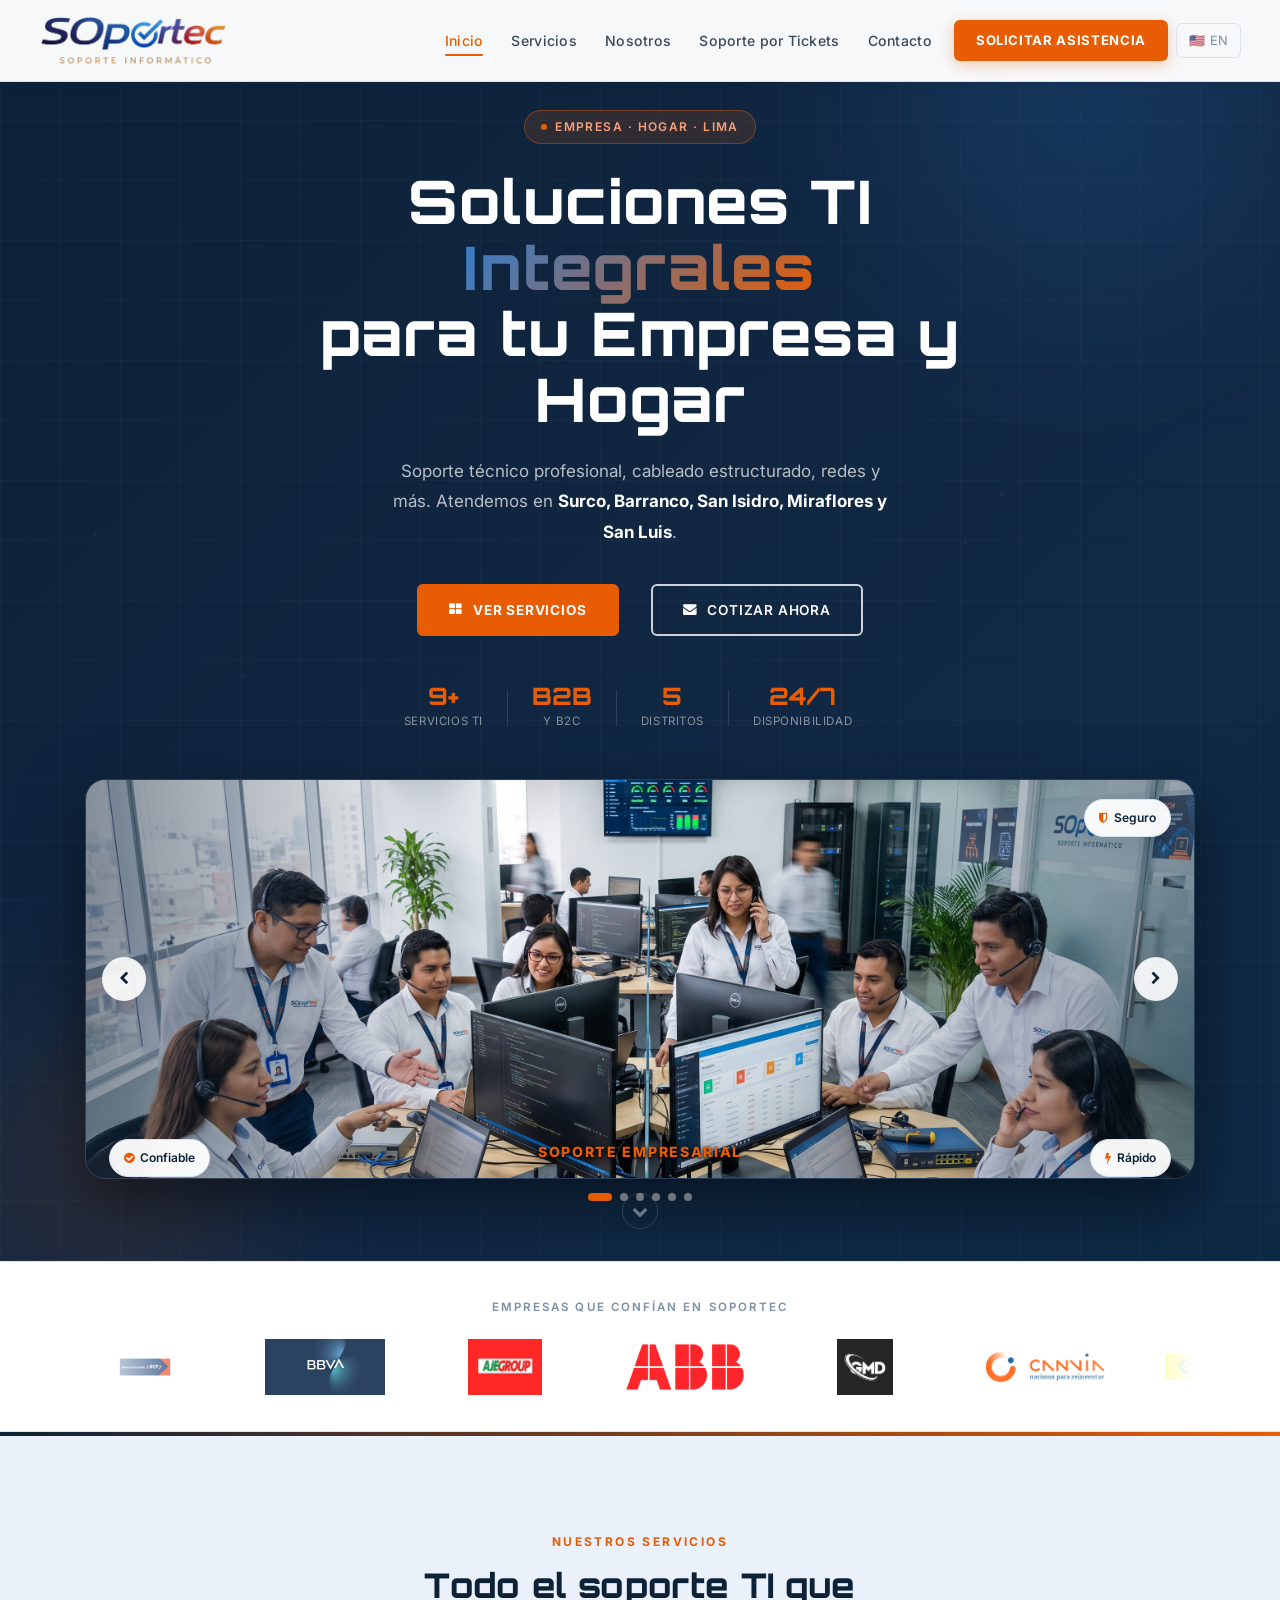
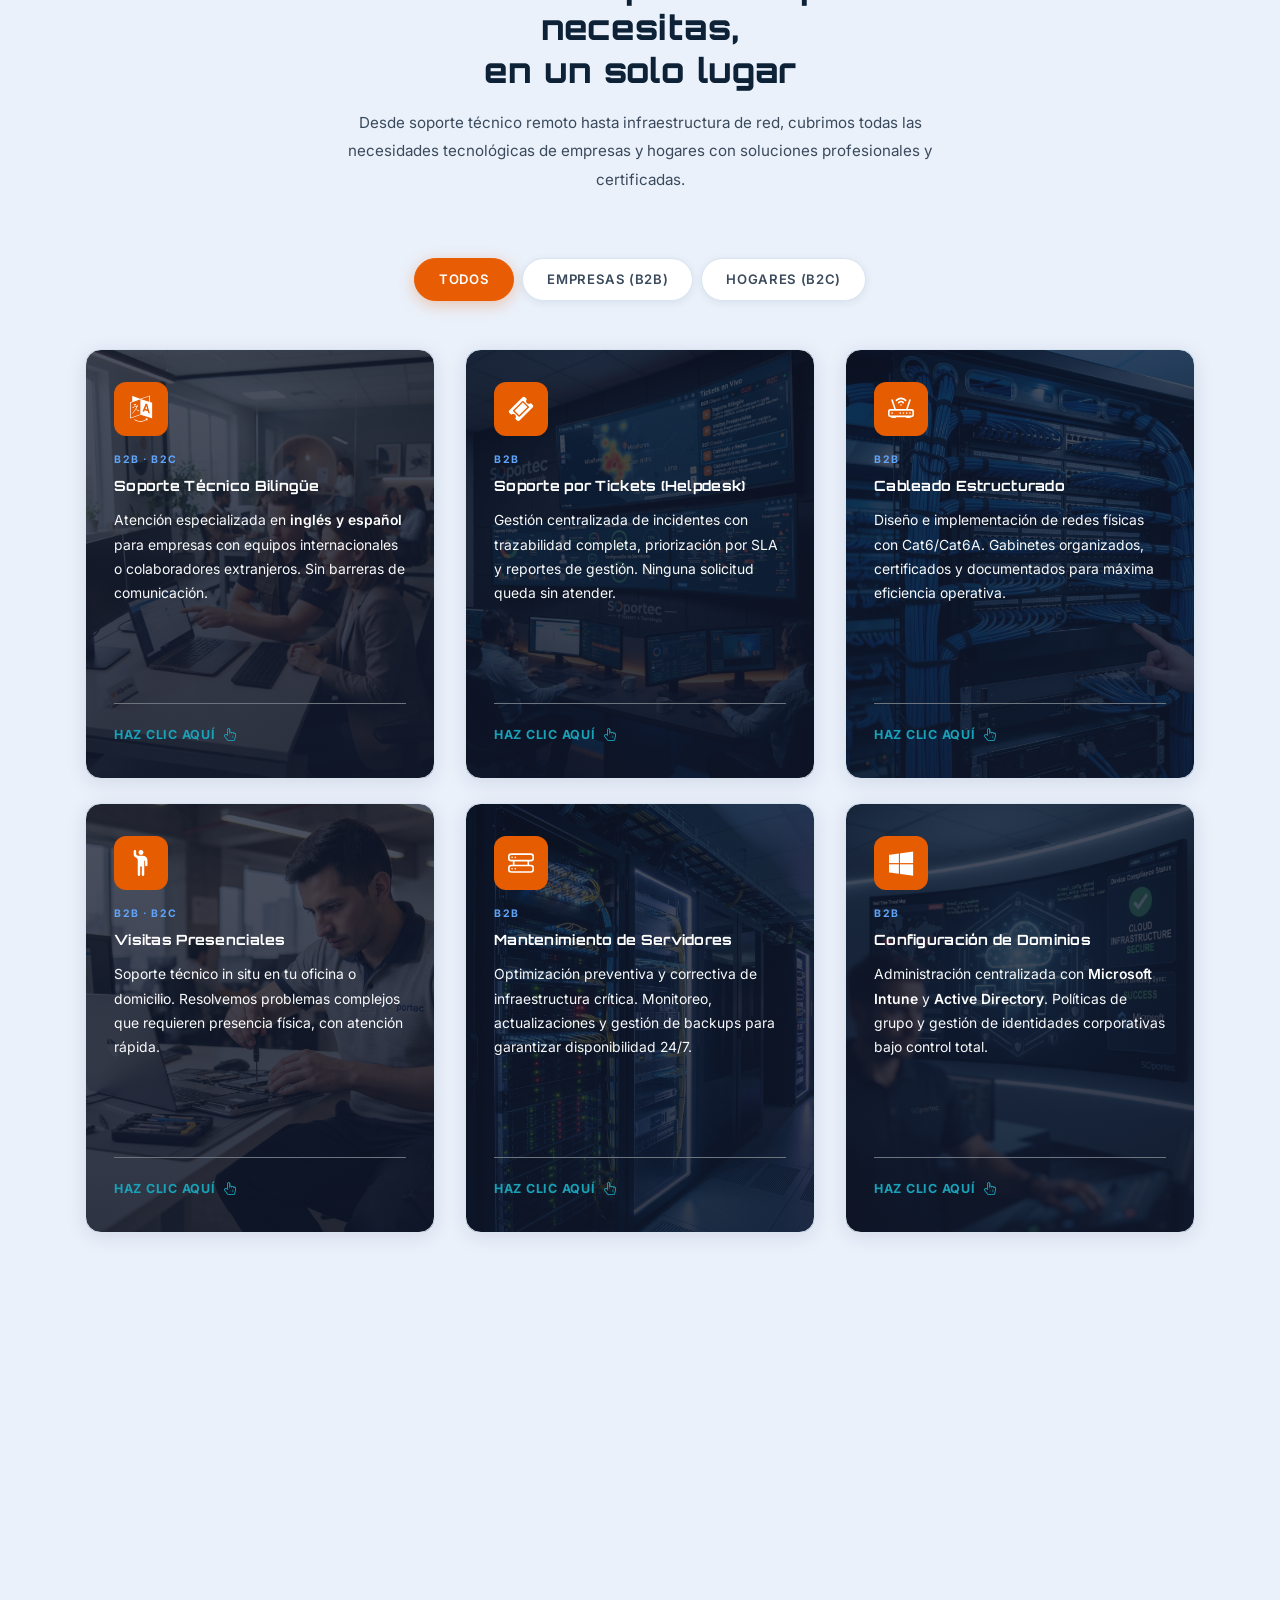
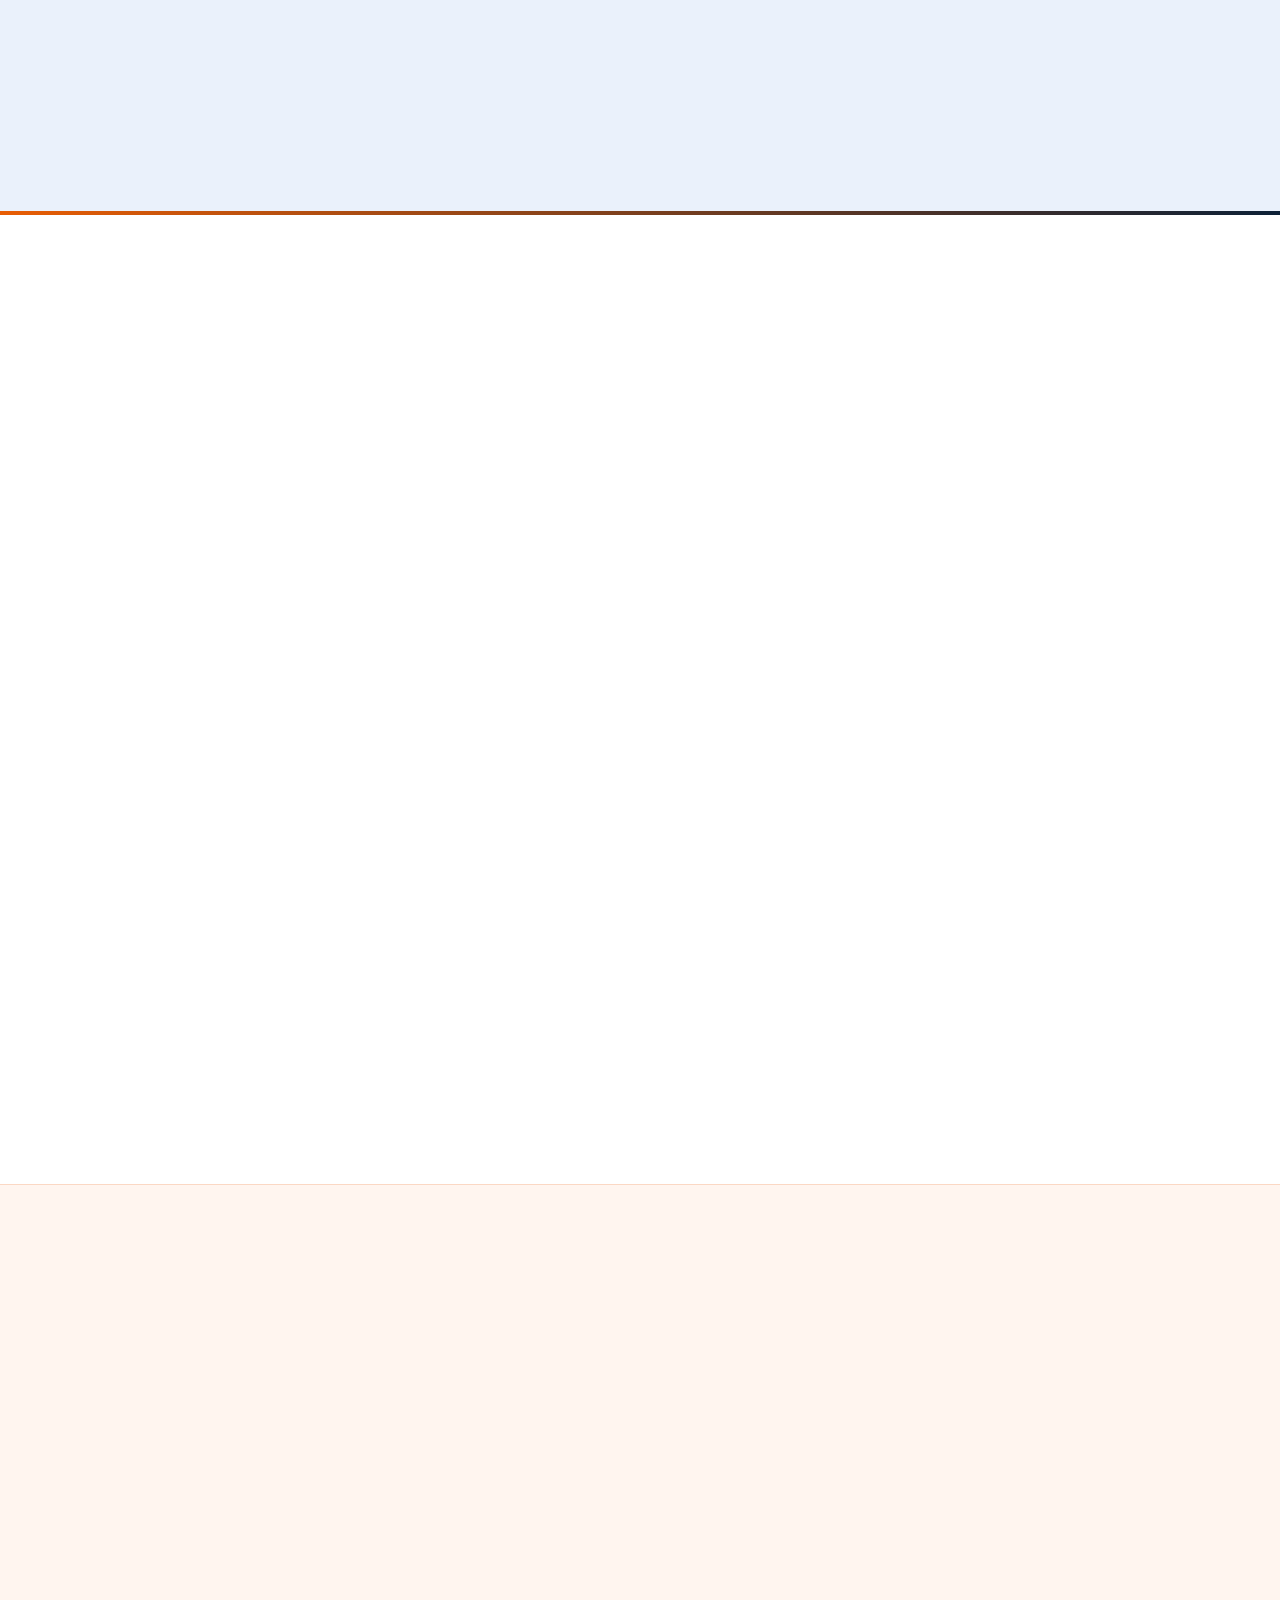
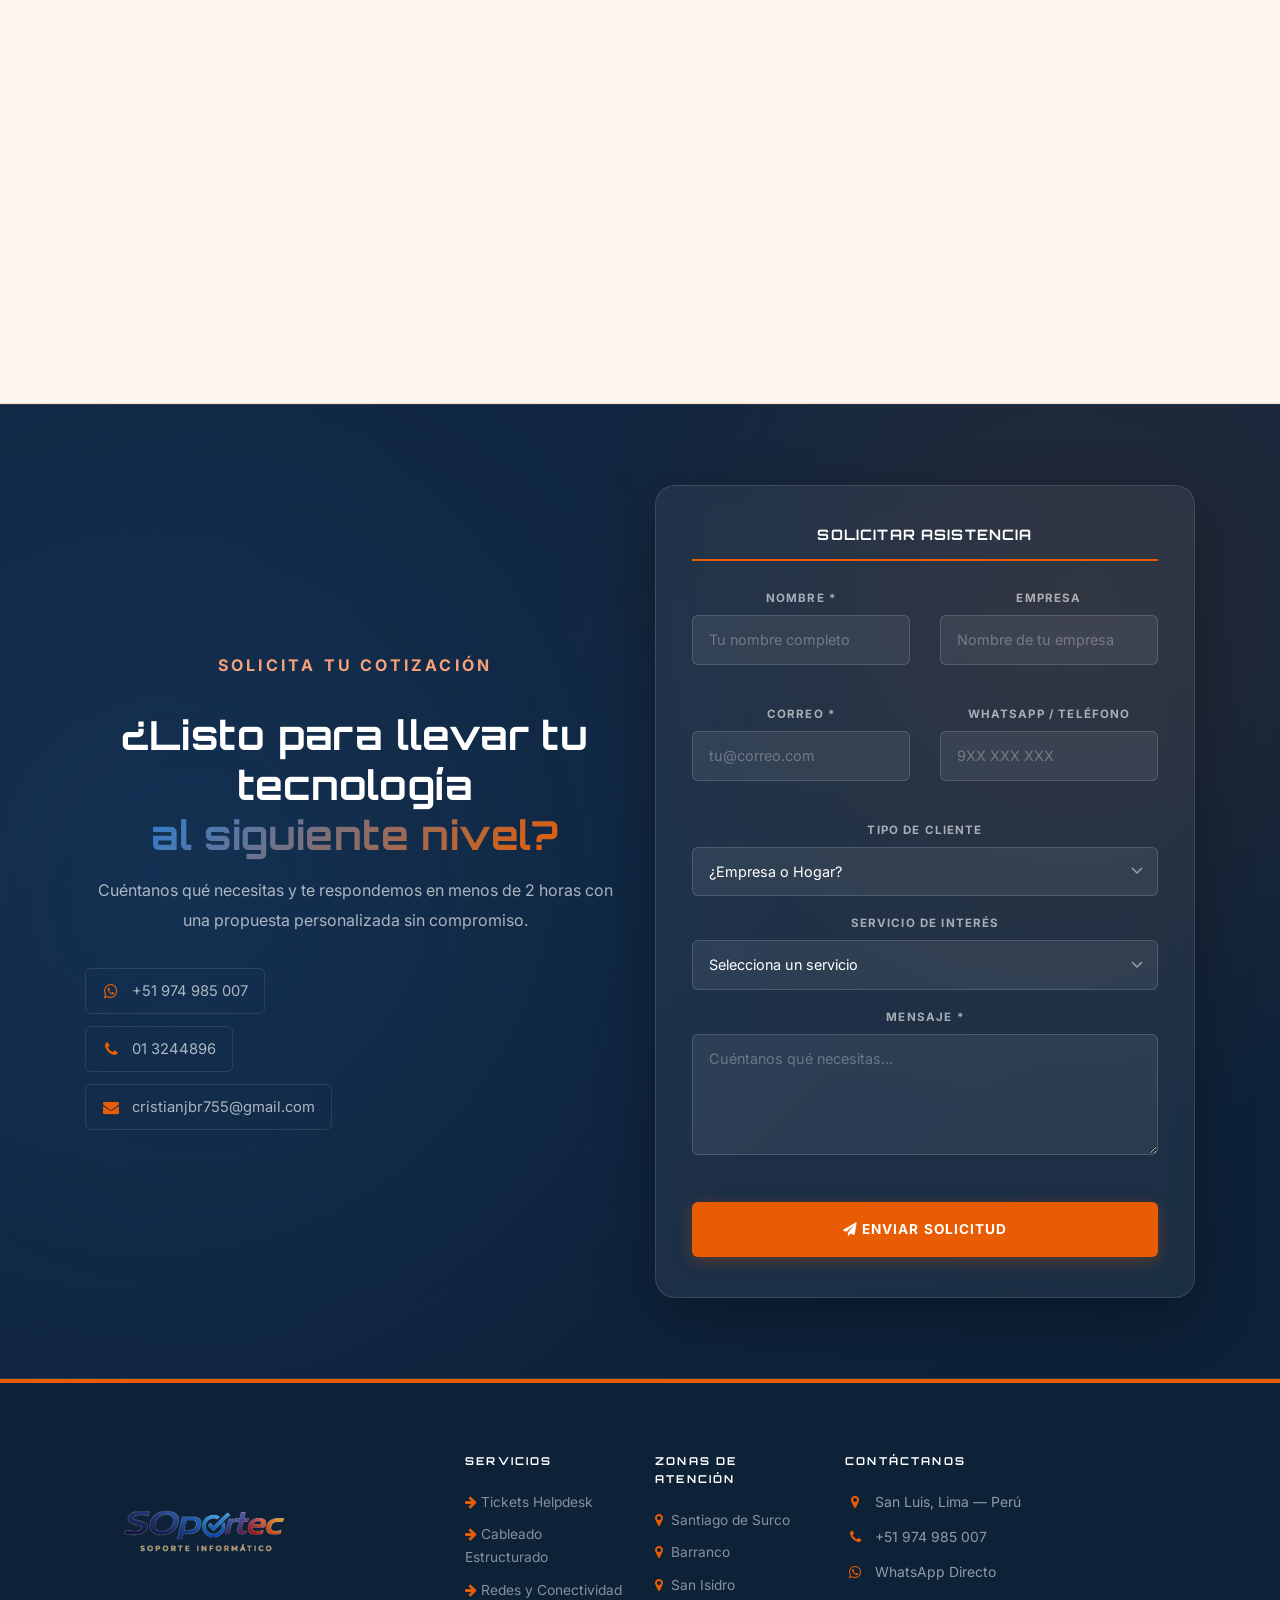
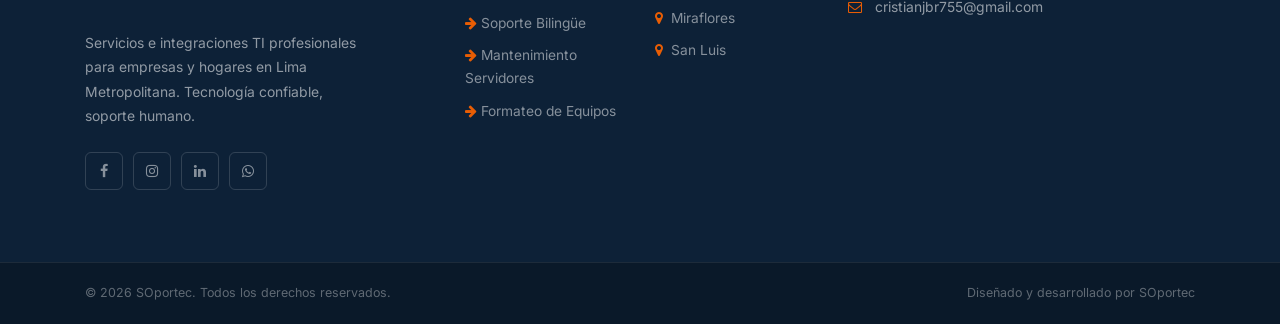
==== index.html @ 8dd13da6 "Actualizacion: Mejora de logo movil, imagenes del carrusel y optimizacion de Microsoft Intune" ====
<!DOCTYPE html>
<html lang="es">
<head>
    <meta charset="UTF-8">
    <meta name="viewport" content="width=device-width, initial-scale=1.0">
    <meta name="description" content="SOportec — Soluciones TI integrales para empresas y hogares en Surco, Barranco, San Isidro, Miraflores y San Luis. Soporte técnico, cableado estructurado, redes y más.">
    <title>SOportec — IT Support & Tecnología</title>

    <!-- Fuentes -->
    <link rel="preconnect" href="https://fonts.googleapis.com">
    <link rel="preconnect" href="https://fonts.gstatic.com" crossorigin>
    <link href="https://fonts.googleapis.com/css2?family=Orbitron:wght@400;600;800&family=Inter:wght@300;400;600;700&display=swap" rel="stylesheet">

    <!-- Bootstrap 4 -->
    <link rel="stylesheet" href="https://stackpath.bootstrapcdn.com/bootstrap/4.2.1/css/bootstrap.min.css">
    <!-- Font Awesome 4 -->
    <link rel="stylesheet" href="https://stackpath.bootstrapcdn.com/font-awesome/4.7.0/css/font-awesome.min.css">
    <!-- Estilos propios -->
    <link rel="stylesheet" href="style.css">

    <!-- jQuery + Bootstrap JS -->
    <script src="https://code.jquery.com/jquery-3.3.1.slim.min.js"></script>
    <script src="https://stackpath.bootstrapcdn.com/bootstrap/4.2.1/js/bootstrap.min.js"></script>
</head>
<body>

<!-- ============================================================
     NAVBAR
============================================================ -->
<section id="nav-bar">
<nav class="navbar navbar-expand-lg navbar-light">
    <div class="container-fluid">
        <a class="navbar-brand" href="#top">
            <img src="Imagenes/images/Soportec-New-Logo-removebg-preview.png" alt="SOportec Logo">
        </a>
        <button class="navbar-toggler" type="button" data-toggle="collapse" data-target="#navbarNav"
                aria-controls="navbarNav" aria-expanded="false" aria-label="Toggle navigation"
                id="navToggler">
            <i class="fa fa-bars" id="navTogglerIcon"></i>
        </button>
        <div class="collapse navbar-collapse" id="navbarNav">
            <ul class="navbar-nav ml-auto align-items-center">
                <li class="nav-item"><a class="nav-link" href="#top">Inicio</a></li>
                <li class="nav-item"><a class="nav-link" href="#services">Servicios</a></li>
                <li class="nav-item"><a class="nav-link" href="#about-us">Nosotros</a></li>
                <li class="nav-item"><a class="nav-link" href="atencion-tickets.html">Soporte por Tickets</a></li>
                <li class="nav-item"><a class="nav-link" href="#footer">Contacto</a></li>
                <li class="nav-item ml-2">
                    <a href="#cotizar" class="btn-nav-cta">Solicitar Asistencia</a>
                </li>
                <li class="nav-item ml-2 d-flex align-items-center">
                    <button id="langToggle" onclick="toggleLang()" class="lang-btn">
                        <span id="langFlag">🇺🇸</span> <span id="langLabel">EN</span>
                    </button>
                </li>
            </ul>
        </div>
    </div>
</nav>
</section>

<!-- ============================================================
     HERO
============================================================ -->
<section id="top" class="hero-section">
    <!-- Fondo animado de partículas -->
    <canvas id="heroCanvas" aria-hidden="true"></canvas>

    <!-- Grid overlay decorativo -->
    <div class="hero-grid" aria-hidden="true"></div>

    <!-- Orbes de color de fondo -->
    <div class="hero-orb hero-orb-1" aria-hidden="true"></div>
    <div class="hero-orb hero-orb-2" aria-hidden="true"></div>

    <div class="container hero-content">
        <div class="row justify-content-center">
            <div class="col-lg-8 col-md-10 text-center hero-text-block">
                <!-- Chip de categoría -->
                <div class="hero-chip fade-in-up" style="animation-delay:0.1s">
                    <span class="chip-dot"></span>
                    Empresa · Hogar · Lima
                </div>

                <h1 class="hero-title fade-in-up" style="animation-delay:0.25s">
                    Soluciones TI <span class="gradient-text">Integrales</span><br>
                    para tu Empresa y Hogar
                </h1>

                <p class="hero-subtitle mx-auto fade-in-up" style="animation-delay:0.4s">
                    Soporte técnico profesional, cableado estructurado, redes y más.
                    Atendemos en <strong>Surco, Barranco, San Isidro, Miraflores y San Luis</strong>.
                </p>

                <div class="hero-actions justify-content-center fade-in-up" style="animation-delay:0.55s">
                    <a href="#services" class="btn-tech btn-tech-filled mr-3">
                        <i class="fa fa-th-large"></i> Ver Servicios
                    </a>
                    <a href="#cotizar" class="btn-tech btn-tech-outline-white">
                        <i class="fa fa-envelope"></i> Cotizar Ahora
                    </a>
                </div>

                <!-- Métricas rápidas -->
                <div class="hero-stats justify-content-center fade-in-up" style="animation-delay:0.65s">
                    <div class="hero-stat">
                        <span class="hero-stat-num">9+</span>
                        <span class="hero-stat-label">Servicios TI</span>
                    </div>
                    <div class="hero-stat-divider" aria-hidden="true"></div>
                    <div class="hero-stat">
                        <span class="hero-stat-num">B2B</span>
                        <span class="hero-stat-label">y B2C</span>
                    </div>
                    <div class="hero-stat-divider" aria-hidden="true"></div>
                    <div class="hero-stat">
                        <span class="hero-stat-num">5</span>
                        <span class="hero-stat-label">Distritos</span>
                    </div>
                    <div class="hero-stat-divider" aria-hidden="true"></div>
                    <div class="hero-stat">
                        <span class="hero-stat-num">24/7</span>
                        <span class="hero-stat-label">Disponibilidad</span>
                    </div>
                </div>
            </div>
        </div>

        <!-- Carrusel horizontal de imágenes TI -->
        <div class="hero-banner-wrap fade-in-up" style="animation-delay:0.8s">

            <div id="heroCarousel" class="carousel slide" data-ride="carousel" data-interval="4000" data-pause="hover">

                <div class="carousel-inner">
                    <!-- Slide 1: Equipo en oficina -->
                    <div class="carousel-item active">
                        <img src="Imagenes/images/Soporte-Empresarial.jfif"
                             alt="Equipo de profesionales TI en oficina moderna"
                             class="hero-banner-img">
                        <div class="hero-banner-overlay" aria-hidden="true"></div>
                        <div class="carousel-caption-tech">
                            <span>Soporte Empresarial</span>
                        </div>
                    </div>
                    <!-- Slide 2: Técnico en soporte remoto -->
                    <div class="carousel-item">
                        <img src="Imagenes/images/soporte-Remoto.jfif"
                             alt="Técnico brindando soporte remoto con múltiples pantallas"
                             class="hero-banner-img">
                        <div class="hero-banner-overlay" aria-hidden="true"></div>
                        <div class="carousel-caption-tech">
                            <span>Soporte Remoto 24/7</span>
                        </div>
                    </div>
                    <!-- Slide 3: Cableado estructurado / servidores -->
                    <div class="carousel-item">
                        <img src="Imagenes/images/Infraestructura-Servidores.jfif"
                             alt="Rack de servidores y cableado estructurado profesional"
                             class="hero-banner-img">
                        <div class="hero-banner-overlay" aria-hidden="true"></div>
                        <div class="carousel-caption-tech">
                            <span>Infraestructura & Servidores</span>
                        </div>
                    </div>
                    <!-- Slide 4: Redes y conectividad -->
                    <div class="carousel-item">
                        <img src="Imagenes/images/Redes-Conectividad.jfif"
                             alt="Gabinete de red con switches y cableado organizado"
                             class="hero-banner-img">
                        <div class="hero-banner-overlay" aria-hidden="true"></div>
                        <div class="carousel-caption-tech">
                            <span>Redes & Conectividad</span>
                        </div>
                    </div>
                    <!-- Slide 5: Soporte técnico presencial -->
                    <div class="carousel-item">
                        <img src="Imagenes/images/Visitas-Presenciales.jfif"
                             alt="Técnico realizando soporte presencial en empresa"
                             class="hero-banner-img">
                        <div class="hero-banner-overlay" aria-hidden="true"></div>
                        <div class="carousel-caption-tech">
                            <span>Visitas Presenciales</span>
                        </div>
                    </div>

                    <!-- Slide 6: Microsoft Intune -->
                    <div class="carousel-item carousel-item-intune">
                        <div class="intune-slide">
                            <div class="intune-bg" aria-hidden="true"></div>
                            <div class="intune-content">
                            <div class="intune-logo-wrap">
                                <!-- Logo Microsoft (4 cuadros) -->
                                <svg xmlns="http://www.w3.org/2000/svg" viewBox="0 0 23 23" class="intune-ms-icon" aria-label="Microsoft">
                                    <path fill="#f35325" d="M1 1h10v10H1z"/>
                                    <path fill="#81bc06" d="M12 1h10v10H12z"/>
                                    <path fill="#05a6f0" d="M1 12h10v10H1z"/>
                                    <path fill="#ffba08" d="M12 12h10v10H12z"/>
                                </svg>
                                <!-- Nombre del producto tipografía -->
                                <div class="intune-product-name">
                                    <span class="intune-ms-text">Microsoft</span>
                                    <span class="intune-product-text">Intune</span>
                                </div>
                            </div>
                                <div class="intune-text">
                                    <h3 class="intune-title">Gestión Empresarial con<br><strong>Microsoft Intune</strong></h3>
                                    <p class="intune-desc">Administración centralizada de dispositivos, políticas de seguridad y acceso condicional para toda tu organización.</p>
                                    <div class="intune-tags">
                                        <span><i class="fa fa-check"></i> MDM & MAM</span>
                                        <span><i class="fa fa-check"></i> Active Directory</span>
                                        <span><i class="fa fa-check"></i> Azure AD</span>
                                        <span><i class="fa fa-check"></i> Conditional Access</span>
                                    </div>
                                </div>
                            </div>
                        </div>
                        <div class="carousel-caption-tech">
                            <span>Microsoft Intune & Azure AD</span>
                        </div>
                    </div>
                </div>

                <!-- Controles -->
                <a class="carousel-control-prev hero-carousel-ctrl" href="#heroCarousel" role="button" data-slide="prev">
                    <i class="fa fa-chevron-left" aria-hidden="true"></i>
                    <span class="sr-only">Anterior</span>
                </a>
                <a class="carousel-control-next hero-carousel-ctrl" href="#heroCarousel" role="button" data-slide="next">
                    <i class="fa fa-chevron-right" aria-hidden="true"></i>
                    <span class="sr-only">Siguiente</span>
                </a>

            </div>

            <!-- Indicadores externos (debajo del carrusel) -->
            <ol class="carousel-indicators hero-carousel-indicators" id="heroCarouselIndicators">
                <li data-target="#heroCarousel" data-slide-to="0" class="active"></li>
                <li data-target="#heroCarousel" data-slide-to="1"></li>
                <li data-target="#heroCarousel" data-slide-to="2"></li>
                <li data-target="#heroCarousel" data-slide-to="3"></li>
                <li data-target="#heroCarousel" data-slide-to="4"></li>
                <li data-target="#heroCarousel" data-slide-to="5"></li>
            </ol>

            <!-- Chips flotantes -->
            <div class="float-chip float-chip-1">
                <i class="fa fa-shield"></i> Seguro
            </div>
            <div class="float-chip float-chip-2">
                <i class="fa fa-bolt"></i> Rápido
            </div>
            <div class="float-chip float-chip-3">
                <i class="fa fa-check-circle"></i> Confiable
            </div>
        </div>
    </div>

    <!-- Scroll indicator -->
    <a href="#services" class="hero-scroll-indicator" aria-label="Ver servicios">
        <i class="fa fa-chevron-down"></i>
    </a>
</section>

<!-- ============================================================
     CLIENTES / LOGOS
============================================================ -->
<section class="clients-section">
    <div class="container">
        <p class="clients-label">Empresas que confían en SOportec</p>
        <div class="clients-track">
            <div class="clients-slide">
                <img src="Imagenes/images/bcp.png"      alt="BCP"   class="client-logo">
                <img src="Imagenes/images/bbva.jpg"     alt="BBVA"  class="client-logo">
                <img src="Imagenes/images/aje.webp"     alt="AJE"   class="client-logo">
                <img src="Imagenes/images/abb.png"      alt="ABB"   class="client-logo">
                <img src="Imagenes/images/gmd.jpg"      alt="GMD"   class="client-logo">
                <img src="Imagenes/images/canvia.png"   alt="Canvia" class="client-logo">
                <img src="Imagenes/images/inka.png"     alt="Inka"  class="client-logo">
                <!-- duplicado para loop continuo -->
                <img src="Imagenes/images/SOportec — IT Support & Tecnología_files/bcp.webp"      alt="BCP"   class="client-logo">
                <img src="Imagenes/images/bbva.jpg"     alt="BBVA"  class="client-logo">
                <img src="Imagenes/images/aje.webp"     alt="AJE"   class="client-logo">
                <img src="Imagenes/images/abb.png"      alt="ABB"   class="client-logo">
                <img src="Imagenes/images/gmd.jpg"      alt="GMD"   class="client-logo">
                <img src="Imagenes/images/canvia.png"   alt="Canvia" class="client-logo">
                <img src="Imagenes/images/inka.png"     alt="Inka"  class="client-logo">
            </div>
        </div>
    </div>
</section>

<!-- ============================================================
     SERVICIOS
============================================================ -->
<section id="services" class="services-section">
    <div class="container">
        <!-- Encabezado -->
        <div class="row justify-content-center text-center mb-5">
            <div class="col-lg-7">
                <p class="section-label reveal">Nuestros Servicios</p>
                <h2 class="section-heading reveal">Todo el soporte TI que necesitas,<br>en un solo lugar</h2>
                <p class="section-text reveal">
                    Desde soporte técnico remoto hasta infraestructura de red, cubrimos todas las necesidades
                    tecnológicas de empresas y hogares con soluciones profesionales y certificadas.
                </p>
            </div>
        </div>

        <!-- Tabs B2B / B2C -->
        <div class="services-tabs reveal">
            <button class="svc-tab active" data-filter="all">Todos</button>
            <button class="svc-tab" data-filter="b2b">Empresas (B2B)</button>
            <button class="svc-tab" data-filter="b2c">Hogares (B2C)</button>
        </div>

        <!-- Grid de servicios -->
<div class="row services-grid" id="servicesGrid">
    
    <!-- 1 · Soporte Técnico Bilingüe -->
<div class="col-lg-4 col-md-6 mb-4 svc-item" data-cat="b2b b2c">
    <a href="soporte-bilingue.html" class="flip-card-wrapper reveal text-decoration-none d-block" style="cursor: pointer;">
        <div class="flip-card-inner">
            <!-- CARA FRONTAL -->
            <div class="flip-card-front glass-card" style="background-image: linear-gradient(rgba(15, 23, 42, 0.75), rgba(15, 23, 42, 0.85)), url('Imagenes/images/soporte-bilingue.jpg.jfif'); background-size: cover; background-position: center; color: white;">
                <div class="glass-card-icon" style="background-color: #E65C00; width: 54px; height: 54px; display: inline-flex; align-items: center; justify-content: center; border-radius: 12px; margin-bottom: 15px;">
                    <i class="fa fa-language" style="color: #ffffff; font-size: 26px;"></i>
                </div>
                <div class="glass-card-tag" style="color: #60A5FA;">B2B · B2C</div>
                <h4 class="glass-card-title fw-bold text-white">Soporte Técnico Bilingüe</h4>
                <p class="glass-card-text text-light">Atención especializada en <strong class="text-white">inglés y español</strong> para empresas con equipos internacionales o colaboradores extranjeros. Sin barreras de comunicación.</p>
                <div class="glass-card-footer border-top border-secondary pt-3 mt-auto">
                    <span class="glass-card-link text-info fw-bold">HAZ CLIC AQUÍ <i class="fa fa-hand-pointer-o ms-1"></i></span>
                </div>
            </div>
            <!-- CARA TRASERA -->
            <div class="flip-card-back" style="background-image: url('Imagenes/images/soporte-bilingue.jpg.jfif'); background-size: cover; background-position: center; border-radius: 16px;"></div>
        </div>
    </a>
</div>

    <!-- 2 · Soporte por Tickets -->
    <div class="col-lg-4 col-md-6 mb-4 svc-item" data-cat="b2b">
        <a href="atencion-tickets.html" class="flip-card-wrapper reveal text-decoration-none d-block" style="cursor: pointer; animation-delay:0.05s">
            <div class="flip-card-inner">
                <div class="flip-card-front glass-card" style="background-image: linear-gradient(rgba(15, 23, 42, 0.75), rgba(15, 23, 42, 0.85)), url('Imagenes/images/tickets.jpg.jfif'); background-size: cover; background-position: center; color: white;">
                    <div class="glass-card-icon" style="background-color: #E65C00; width: 54px; height: 54px; display: inline-flex; align-items: center; justify-content: center; border-radius: 12px; margin-bottom: 15px;">
                        <i class="fa fa-ticket" style="color: #ffffff; font-size: 26px;"></i>
                    </div>
                    <div class="glass-card-tag" style="color: #60A5FA;">B2B</div>
                    <h4 class="glass-card-title fw-bold text-white">Soporte por Tickets (Helpdesk)</h4>
                    <p class="glass-card-text text-light">Gestión centralizada de incidentes con trazabilidad completa, priorización por SLA y reportes de gestión. Ninguna solicitud queda sin atender.</p>
                    <div class="glass-card-footer border-top border-secondary pt-3 mt-auto">
                        <span class="glass-card-link text-info fw-bold">HAZ CLIC AQUÍ <i class="fa fa-hand-pointer-o ms-1"></i></span>
                    </div>
                </div>
                <div class="flip-card-back" style="background-image: url('Imagenes/images/tickets.jpg.jfif'); background-size: cover; background-position: center; border-radius: 16px;"></div>
            </div>
        </a>
    </div>

    <!-- 3 · Cableado Estructurado -->
    <div class="col-lg-4 col-md-6 mb-4 svc-item" data-cat="b2b">
        <a href="cableado-estructurado.html" class="flip-card-wrapper reveal text-decoration-none d-block" style="cursor: pointer; animation-delay:0.1s">
            <div class="flip-card-inner">
                <div class="flip-card-front glass-card" style="background-image: linear-gradient(rgba(15, 23, 42, 0.75), rgba(15, 23, 42, 0.85)), url('Imagenes/images/cableado.jpg.jfif'); background-size: cover; background-position: center; color: white;">
                    <div class="glass-card-icon" style="background-color: #E65C00; width: 54px; height: 54px; display: inline-flex; align-items: center; justify-content: center; border-radius: 12px; margin-bottom: 15px;">
                        <img src="Imagenes/images/router.svg" alt="Cableado" class="card-svg-icon" style="width: 26px; height: 26px; filter: brightness(0) invert(1);">
                    </div>
                    <div class="glass-card-tag" style="color: #60A5FA;">B2B</div>
                    <h4 class="glass-card-title fw-bold text-white">Cableado Estructurado</h4>
                    <p class="glass-card-text text-light">Diseño e implementación de redes físicas con Cat6/Cat6A. Gabinetes organizados, certificados y documentados para máxima eficiencia operativa.</p>
                    <div class="glass-card-footer border-top border-secondary pt-3 mt-auto">
                        <span class="glass-card-link text-info fw-bold">HAZ CLIC AQUÍ <i class="fa fa-hand-pointer-o ms-1"></i></span>
                    </div>
                </div>
                <div class="flip-card-back" style="background-image: url('Imagenes/images/cableado.jpg.jfif'); background-size: cover; background-position: center; border-radius: 16px;"></div>
            </div>
        </a>
    </div>

    <!-- 4 · Visitas Presenciales -->
    <div class="col-lg-4 col-md-6 mb-4 svc-item" data-cat="b2b b2c">
        <a href="visitas-tecnicas.html" class="flip-card-wrapper reveal text-decoration-none d-block" style="cursor: pointer; animation-delay:0.15s">
            <div class="flip-card-inner">
                <div class="flip-card-front glass-card" style="background-image: linear-gradient(rgba(15, 23, 42, 0.75), rgba(15, 23, 42, 0.85)), url('Imagenes/images/visitas.jpg.jfif'); background-size: cover; background-position: center; color: white;">
                    <div class="glass-card-icon" style="background-color: #E65C00; width: 54px; height: 54px; display: inline-flex; align-items: center; justify-content: center; border-radius: 12px; margin-bottom: 15px;">
                        <img src="Imagenes/images/person-raised-hand.svg" alt="Visita" class="card-svg-icon" style="width: 26px; height: 26px; filter: brightness(0) invert(1);">
                    </div>
                    <div class="glass-card-tag" style="color: #60A5FA;">B2B · B2C</div>
                    <h4 class="glass-card-title fw-bold text-white">Visitas Presenciales</h4>
                    <p class="glass-card-text text-light">Soporte técnico in situ en tu oficina o domicilio. Resolvemos problemas complejos que requieren presencia física, con atención rápida.</p>
                    <div class="glass-card-footer border-top border-secondary pt-3 mt-auto">
                        <span class="glass-card-link text-info fw-bold">HAZ CLIC AQUÍ <i class="fa fa-hand-pointer-o ms-1"></i></span>
                    </div>
                </div>
                <div class="flip-card-back" style="background-image: url('Imagenes/images/visitas.jpg.jfif'); background-size: cover; background-position: center; border-radius: 16px;"></div>
            </div>
        </a>
    </div>

    <!-- 5 · Mantenimiento de Servidores -->
    <div class="col-lg-4 col-md-6 mb-4 svc-item" data-cat="b2b">
        <a href="servidores.html" class="flip-card-wrapper reveal text-decoration-none d-block" style="cursor: pointer; animation-delay:0.2s">
            <div class="flip-card-inner">
                <div class="flip-card-front glass-card" style="background-image: linear-gradient(rgba(15, 23, 42, 0.75), rgba(15, 23, 42, 0.85)), url('Imagenes/images/servidores.jpg.jfif'); background-size: cover; background-position: center; color: white;">
                    <div class="glass-card-icon" style="background-color: #E65C00; width: 54px; height: 54px; display: inline-flex; align-items: center; justify-content: center; border-radius: 12px; margin-bottom: 15px;">
                        <img src="Imagenes/images/hdd-rack.svg" alt="Servidores" class="card-svg-icon" style="width: 26px; height: 26px; filter: brightness(0) invert(1);">
                    </div>
                    <div class="glass-card-tag" style="color: #60A5FA;">B2B</div>
                    <h4 class="glass-card-title fw-bold text-white">Mantenimiento de Servidores</h4>
                    <p class="glass-card-text text-light">Optimización preventiva y correctiva de infraestructura crítica. Monitoreo, actualizaciones y gestión de backups para garantizar disponibilidad 24/7.</p>
                    <div class="glass-card-footer border-top border-secondary pt-3 mt-auto">
                        <span class="glass-card-link text-info fw-bold">HAZ CLIC AQUÍ <i class="fa fa-hand-pointer-o ms-1"></i></span>
                    </div>
                </div>
                <div class="flip-card-back" style="background-image: url('Imagenes/images/servidores.jpg.jfif'); background-size: cover; background-position: center; border-radius: 16px;"></div>
            </div>
        </a>
    </div>

    <!-- 6 · Dominios / Intune / AD -->
<div class="col-lg-4 col-md-6 mb-4 svc-item" data-cat="b2b">
    <a href="#" class="flip-card-wrapper reveal text-decoration-none d-block" style="cursor: pointer; animation-delay:0.25s">
        <div class="flip-card-inner">
            <div class="flip-card-front glass-card" style="background-image: linear-gradient(rgba(15, 23, 42, 0.75), rgba(15, 23, 42, 0.85)), url('Imagenes/images/intune.jpg.jfif'); background-size: cover; background-position: center; color: white;">
                <div class="glass-card-icon" style="background-color: #E65C00; width: 54px; height: 54px; display: inline-flex; align-items: center; justify-content: center; border-radius: 12px; margin-bottom: 15px;">
                    <i class="fa fa-windows" style="color: #ffffff; font-size: 26px;"></i>
                </div>
                <div class="glass-card-tag" style="color: #60A5FA;">B2B</div>
                <h4 class="glass-card-title fw-bold text-white">Configuración de Dominios</h4>
                
                <!-- Añadimos class="text-white" en los strong -->
                <p class="glass-card-text text-light">
                    Administración centralizada con <strong class="text-white">Microsoft Intune</strong> y <strong class="text-white">Active Directory</strong>. Políticas de grupo y gestión de identidades corporativas bajo control total.
                </p>

                <div class="glass-card-footer border-top border-secondary pt-3 mt-auto">
                    <span class="glass-card-link text-info fw-bold">HAZ CLIC AQUÍ <i class="fa fa-hand-pointer-o ms-1"></i></span>
                </div>
            </div>
            <div class="flip-card-back" style="background-image: url('Imagenes/images/intune.jpg.jfif'); background-size: cover; background-position: center; border-radius: 16px;"></div>
        </div>
    </a>
</div>

    <!-- 7 · Redes y Conectividad -->
<div class="col-lg-4 col-md-6 mb-4 svc-item" data-cat="b2b b2c">
    <a href="#" class="flip-card-wrapper reveal text-decoration-none d-block" style="cursor: pointer; animation-delay:0.3s">
        <div class="flip-card-inner">
            <div class="flip-card-front glass-card" style="background-image: linear-gradient(rgba(15, 23, 42, 0.75), rgba(15, 23, 42, 0.85)), url('Imagenes/images/redes.jpg.jfif'); background-size: cover; background-position: center; color: white;">
                <div class="glass-card-icon" style="background-color: #E65C00; width: 54px; height: 54px; display: inline-flex; align-items: center; justify-content: center; border-radius: 12px; margin-bottom: 15px;">
                    <i class="fa fa-wifi" style="color: #ffffff; font-size: 26px;"></i>
                </div>
                <div class="glass-card-tag" style="color: #60A5FA;">B2B · B2C</div>
                <h4 class="glass-card-title fw-bold text-white">Redes y Conectividad</h4>
                
                <!-- Añadimos class="text-white" en el strong -->
                <p class="glass-card-text text-light">
                    Instalación y configuración de Switches y Access Points de <strong class="text-white">Cisco, Aruba y Huawei</strong>. Redes WiFi de alta densidad, VLANs y segmentación de red corporativa.
                </p>

                <div class="glass-card-footer border-top border-secondary pt-3 mt-auto">
                    <span class="glass-card-link text-info fw-bold">HAZ CLIC AQUÍ <i class="fa fa-hand-pointer-o ms-1"></i></span>
                </div>
            </div>
            <div class="flip-card-back" style="background-image: url('Imagenes/images/redes.jpg.jfif'); background-size: cover; background-position: center; border-radius: 16px;"></div>
        </div>
    </a>
</div>

    <!-- 8 · Suministro de Accesorios -->
    <div class="col-lg-4 col-md-6 mb-4 svc-item" data-cat="b2b b2c">
        <a href="#" class="flip-card-wrapper reveal text-decoration-none d-block" style="cursor: pointer; animation-delay:0.35s">
            <div class="flip-card-inner">
                <div class="flip-card-front glass-card" style="background-image: linear-gradient(rgba(15, 23, 42, 0.88), rgba(15, 23, 42, 0.95)), url('Imagenes/images/accesorios.jpg.jfif'); background-size: cover; background-position: center; color: white;">
                    <div class="glass-card-icon" style="background-color: #E65C00; width: 54px; height: 54px; display: inline-flex; align-items: center; justify-content: center; border-radius: 12px; margin-bottom: 15px;">
                        <i class="fa fa-shopping-cart" style="color: #ffffff; font-size: 26px;"></i>
                    </div>
                    <div class="glass-card-tag" style="color: #60A5FA;">B2B · B2C</div>
                    <h4 class="glass-card-title fw-bold text-white">Suministro de Accesorios</h4>
                    <p class="glass-card-text text-light">Venta y provisión de periféricos, hardware tecnológico y consumibles. Asesoría personalizada para elegir los equipos que mejor se adaptan a tu presupuesto y necesidades.</p>
                    <div class="glass-card-footer border-top border-secondary pt-3 mt-auto">
                        <span class="glass-card-link text-info fw-bold">HAZ CLIC AQUÍ <i class="fa fa-hand-pointer-o ms-1"></i></span>
                    </div>
                </div>
                <div class="flip-card-back" style="background-image: url('Imagenes/images/accesorios.jpg.jfif'); background-size: cover; background-position: center; border-radius: 16px;"></div>
            </div>
        </a>
    </div>
    
    <!-- 9 · Formateo y Preparación -->
<div class="col-lg-4 col-md-6 mb-4 svc-item" data-cat="b2b b2c">
    <a href="#" class="flip-card-wrapper reveal text-decoration-none d-block" style="cursor: pointer; animation-delay:0.4s">
        <div class="flip-card-inner">
            <div class="flip-card-front glass-card" style="background-image: linear-gradient(rgba(15, 23, 42, 0.75), rgba(15, 23, 42, 0.85)), url('Imagenes/images/formateo.jpg.jfif'); background-size: cover; background-position: center; color: white;">
                <div class="glass-card-icon" style="background-color: #E65C00; width: 54px; height: 54px; display: inline-flex; align-items: center; justify-content: center; border-radius: 12px; margin-bottom: 15px;">
                    <i class="fa fa-laptop" style="color: #ffffff; font-size: 26px;"></i>
                </div>
                <div class="glass-card-tag" style="color: #60A5FA;">B2B · B2C</div>
                <h4 class="glass-card-title fw-bold text-white">Formateo y Preparación</h4>
                
                <!-- Añadimos class="text-white" en el strong -->
                <p class="glass-card-text text-light">
                    Mantenimiento integral de Laptops y PCs con instalación de <strong class="text-white">licencias originales de Windows y Office</strong>. Equipos listos para trabajar desde el primer día.
                </p>

                <div class="glass-card-footer border-top border-secondary pt-3 mt-auto">
                    <span class="glass-card-link text-info fw-bold">HAZ CLIC AQUÍ <i class="fa fa-hand-pointer-o ms-1"></i></span>
                </div>
            </div>
            <div class="flip-card-back" style="background-image: url('https://images.unsplash.com/photo-1597872200969-2b65d56bd16b?auto=format&fit=crop&w=600&q=80'); background-size: cover; background-position: center; border-radius: 16px;"></div>
        </div>
    </a>
</div>
</div><!-- /row -->

        </div><!-- /row -->
    </div>
</section>

<!-- ============================================================
     POR QUÉ ELEGIRNOS
============================================================ -->
<section id="about-us" class="why-section">
    <div class="container">
        <div class="row align-items-center">
            <!-- Columna izquierda: imagen y stats -->
            <div class="col-lg-5 mb-5 mb-lg-0">
                <div class="why-img-wrap reveal">
                    <img src="Imagenes/images/infraestrucutra.jpg" alt="Equipo SOportec" class="why-img">
                    <div class="why-badge why-badge-1">
                        <i class="fa fa-bolt"></i>
                        <span><strong>&lt;2h</strong><br>Respuesta</span>
                    </div>
                    <div class="why-badge why-badge-2">
                        <i class="fa fa-map-marker"></i>
                        <span><strong>5</strong><br>Distritos</span>
                    </div>
                </div>
                <!-- Contador de métricas -->
                <div class="why-counters reveal">
                    <div class="why-counter">
                        <span class="counter-num" data-target="98">0</span><span class="counter-suffix">%</span>
                        <span class="counter-label">Satisfacción</span>
                    </div>
                    <div class="why-counter">
                        <span class="counter-num" data-target="500">0</span><span class="counter-suffix">+</span>
                        <span class="counter-label">Tickets resueltos</span>
                    </div>
                    <div class="why-counter">
                        <span class="counter-num" data-target="5">0</span><span class="counter-suffix">★</span>
                        <span class="counter-label">Calificación</span>
                    </div>
                </div>
            </div>

            <!-- Columna derecha: texto -->
            <div class="col-lg-7 pl-lg-5">
                <p class="section-label reveal">¿Por qué elegir SOportec?</p>
                <h2 class="section-heading reveal">
                    Tecnología de primer nivel,<br>
                    <span class="gradient-text">atención cercana y humana</span>
                </h2>
                <p class="section-text reveal">
                    Somos una empresa de servicios e integraciones TI con foco en Lima Metropolitana.
                    Combinamos el rigor técnico de soluciones enterprise con la agilidad de un equipo
                    local que conoce tu zona, tu industria y tus necesidades.
                </p>

                <div class="why-features">
                    <div class="why-feature reveal">
                        <div class="why-feature-icon"><i class="fa fa-map-marker"></i></div>
                        <div>
                            <h5>Cobertura local garantizada</h5>
                            <p>Atendemos en Surco, Barranco, San Isidro, Miraflores y San Luis con técnicos
                            disponibles para visitas el mismo día.</p>
                        </div>
                    </div>
                    <div class="why-feature reveal">
                        <div class="why-feature-icon"><i class="fa fa-users"></i></div>
                        <div>
                            <h5>Equipo certificado y bilingüe</h5>
                            <p>Técnicos certificados en plataformas Microsoft, Cisco y Aruba, con atención
                            en inglés y español para empresas con presencia internacional.</p>
                        </div>
                    </div>
                    <div class="why-feature reveal">
                        <div class="why-feature-icon"><i class="fa fa-bar-chart"></i></div>
                        <div>
                            <h5>Visibilidad y trazabilidad total</h5>
                            <p>Cada incidencia queda registrada, asignada y medida. Reportes mensuales
                            para que tu gerencia tenga control total sobre el soporte TI.</p>
                        </div>
                    </div>
                    <div class="why-feature reveal">
                        <div class="why-feature-icon"><i class="fa fa-home"></i></div>
                        <div>
                            <h5>Servicios para empresas y hogares</h5>
                            <p>Desde redes corporativas con múltiples sedes hasta la configuración de
                            tu router doméstico — tenemos el plan adecuado para cada necesidad.</p>
                        </div>
                    </div>
                </div>
            </div>
        </div>
    </div>
</section>

<!-- ============================================================
     ZONAS DE COBERTURA
============================================================ -->
<section class="zones-section">
    <div class="container">
        <div class="row justify-content-center text-center mb-5">
            <div class="col-lg-7">
                <p class="section-label reveal">Zonas de Atención</p>
                <h2 class="section-heading reveal">Cobertura en Lima y Provincias</h2>
                <p class="section-text reveal">
                    Visitas presenciales en Lima Metropolitana y soporte remoto para
                    <strong>cualquier ciudad del Perú</strong>. Donde estés, te ayudamos.
                </p>
            </div>
        </div>

        <div class="row">
            <!-- Lima Presencial -->
            <div class="col-lg-6 mb-4">
                <div class="zone-block reveal">
                    <div class="zone-block-header">
                        <div class="zone-block-icon"><i class="fa fa-map-marker"></i></div>
                        <div>
                            <h4 class="zone-block-title">Visitas Presenciales — Lima</h4>
                            <p class="zone-block-sub">Técnicos disponibles el mismo día</p>
                        </div>
                    </div>
                    <div class="zone-tags">
                        <span class="zone-tag"><i class="fa fa-map-marker"></i> Santiago de Surco</span>
                        <span class="zone-tag"><i class="fa fa-map-marker"></i> Miraflores</span>
                        <span class="zone-tag"><i class="fa fa-map-marker"></i> San Isidro</span>
                        <span class="zone-tag"><i class="fa fa-map-marker"></i> Barranco</span>
                        <span class="zone-tag"><i class="fa fa-map-marker"></i> San Luis</span>
                        <span class="zone-tag"><i class="fa fa-map-marker"></i> La Molina</span>
                        <span class="zone-tag"><i class="fa fa-map-marker"></i> San Borja</span>
                        <span class="zone-tag"><i class="fa fa-map-marker"></i> Chorrillos</span>
                        <span class="zone-tag"><i class="fa fa-map-marker"></i> Lince</span>
                        <span class="zone-tag"><i class="fa fa-map-marker"></i> Jesús María</span>
                        <span class="zone-tag"><i class="fa fa-map-marker"></i> Magdalena</span>
                        <span class="zone-tag"><i class="fa fa-map-marker"></i> Pueblo Libre</span>
                        <span class="zone-tag"><i class="fa fa-map-marker"></i> San Miguel</span>
                        <span class="zone-tag"><i class="fa fa-map-marker"></i> Callao</span>
                        <span class="zone-tag"><i class="fa fa-map-marker"></i> Los Olivos</span>
                        <span class="zone-tag zone-tag-more">+ Todo Lima Metropolitana</span>
                    </div>
                </div>
            </div>

            <!-- Soporte Remoto Nacional -->
            <div class="col-lg-6 mb-4">
                <div class="zone-block zone-block-remote reveal">
                    <div class="zone-block-header">
                        <div class="zone-block-icon zone-block-icon-remote"><i class="fa fa-wifi"></i></div>
                        <div>
                            <h4 class="zone-block-title">Soporte Remoto — Todo el Perú</h4>
                            <p class="zone-block-sub">Conexión segura en minutos, sin importar la distancia</p>
                        </div>
                    </div>
                    <div class="zone-tags">
                        <span class="zone-tag zone-tag-remote"><i class="fa fa-circle"></i> Lima</span>
                        <span class="zone-tag zone-tag-remote"><i class="fa fa-circle"></i> Arequipa</span>
                        <span class="zone-tag zone-tag-remote"><i class="fa fa-circle"></i> Trujillo</span>
                        <span class="zone-tag zone-tag-remote"><i class="fa fa-circle"></i> Chiclayo</span>
                        <span class="zone-tag zone-tag-remote"><i class="fa fa-circle"></i> Piura</span>
                        <span class="zone-tag zone-tag-remote"><i class="fa fa-circle"></i> Iquitos</span>
                        <span class="zone-tag zone-tag-remote"><i class="fa fa-circle"></i> Cusco</span>
                        <span class="zone-tag zone-tag-remote"><i class="fa fa-circle"></i> Huancayo</span>
                        <span class="zone-tag zone-tag-remote"><i class="fa fa-circle"></i> Tacna</span>
                        <span class="zone-tag zone-tag-remote"><i class="fa fa-circle"></i> Ica</span>
                        <span class="zone-tag zone-tag-remote"><i class="fa fa-circle"></i> Pucallpa</span>
                        <span class="zone-tag zone-tag-remote"><i class="fa fa-circle"></i> Chimbote</span>
                        <span class="zone-tag zone-tag-remote"><i class="fa fa-circle"></i> Juliaca</span>
                        <span class="zone-tag zone-tag-remote"><i class="fa fa-circle"></i> Cajamarca</span>
                        <span class="zone-tag zone-tag-remote"><i class="fa fa-circle"></i> Ayacucho</span>
                        <span class="zone-tag zone-tag-more-remote">+ Cualquier ciudad con internet</span>
                    </div>
                    <div class="zone-remote-note">
                        <i class="fa fa-lock"></i>
                        Acceso remoto seguro · Sin instalar nada adicional
                    </div>
                </div>
            </div>
        </div>
    </div>
</section>

<!-- ============================================================
     COTIZAR / CTA
============================================================ -->
<section id="cotizar" class="cta-section">
    <div class="cta-bg-particles" aria-hidden="true"></div>
    <div class="container">
        <div class="row align-items-center">
            <div class="col-lg-6 mb-5 mb-lg-0">
                <p class="section-label reveal">Solicita tu cotización</p>
                <h2 class="section-heading reveal" style="font-size:clamp(22px,3.5vw,40px)">
                    ¿Listo para llevar tu tecnología<br>
                    <span class="gradient-text">al siguiente nivel?</span>
                </h2>
                <p class="section-text reveal">
                    Cuéntanos qué necesitas y te respondemos en menos de 2 horas con
                    una propuesta personalizada sin compromiso.
                </p>
                <div class="cta-contact-info reveal">
                    <a href="https://wa.me/51974985007" target="_blank" rel="noopener" class="cta-contact-item">
                        <i class="fa fa-whatsapp"></i>
                        <span>+51 974 985 007</span>
                    </a>
                    <a href="tel:0113244896" class="cta-contact-item">
                        <i class="fa fa-phone"></i>
                        <span>01 3244896</span>
                    </a>
                    <a href="mailto:cristianjbr755@gmail.com" class="cta-contact-item">
                        <i class="fa fa-envelope"></i>
                        <span>cristianjbr755@gmail.com</span>
                    </a>
                </div>
            </div>

            <!-- Formulario -->
            <div class="col-lg-6">
                <div class="contact-form-card reveal">
                    <h4 class="form-title">Solicitar Asistencia</h4>
                    <form id="contactForm" onsubmit="sendMail(event)" novalidate>
                        <div class="row">
                            <div class="col-md-6">
                                <div class="form-group-tech">
                                    <label for="cf-nombre">Nombre *</label>
                                    <input type="text" id="cf-nombre" class="input-tech"
                                           placeholder="Tu nombre completo" required>
                                    <span class="form-error" id="err-nombre"></span>
                                </div>
                            </div>
                            <div class="col-md-6">
                                <div class="form-group-tech">
                                    <label for="cf-empresa">Empresa</label>
                                    <input type="text" id="cf-empresa" class="input-tech"
                                           placeholder="Nombre de tu empresa">
                                </div>
                            </div>
                        </div>
                        <div class="row">
                            <div class="col-md-6">
                                <div class="form-group-tech">
                                    <label for="cf-email">Correo *</label>
                                    <input type="email" id="cf-email" class="input-tech"
                                           placeholder="tu@correo.com" required>
                                    <span class="form-error" id="err-email"></span>
                                </div>
                            </div>
                            <div class="col-md-6">
                                <div class="form-group-tech">
                                    <label for="cf-telefono">WhatsApp / Teléfono</label>
                                    <input type="tel" id="cf-telefono" class="input-tech"
                                           placeholder="9XX XXX XXX">
                                </div>
                            </div>
                        </div>
                        <div class="form-group-tech">
                            <label for="cf-tipo">Tipo de cliente</label>
                            <select id="cf-tipo" class="input-tech">
                                <option value="" disabled selected>¿Empresa o Hogar?</option>
                                <option value="empresa">Empresa (B2B)</option>
                                <option value="hogar">Hogar (B2C)</option>
                            </select>
                        </div>
                        <div class="form-group-tech">
                            <label for="cf-servicio">Servicio de interés</label>
                            <select id="cf-servicio" class="input-tech">
                                <option value="" disabled selected>Selecciona un servicio</option>
                                <option>Soporte Técnico Bilingüe</option>
                                <option>Soporte por Tickets (Helpdesk)</option>
                                <option>Cableado Estructurado</option>
                                <option>Visitas Presenciales</option>
                                <option>Mantenimiento de Servidores</option>
                                <option>Configuración de Dominios / Intune / AD</option>
                                <option>Redes y Conectividad (Cisco / Aruba / Huawei)</option>
                                <option>Suministro de Accesorios</option>
                                <option>Formateo y Preparación de Equipos</option>
                                <option>Otro</option>
                            </select>
                        </div>
                        <div class="form-group-tech">
                            <label for="cf-mensaje">Mensaje *</label>
                            <textarea id="cf-mensaje" class="input-tech" rows="4"
                                      placeholder="Cuéntanos qué necesitas..." required></textarea>
                            <span class="form-error" id="err-mensaje"></span>
                        </div>
                        <button type="submit" class="btn-submit-tech" id="btnSubmit">
                            <span id="btnText"><i class="fa fa-paper-plane"></i> Enviar Solicitud</span>
                            <span id="btnLoading" style="display:none"><i class="fa fa-spinner fa-spin"></i> Enviando...</span>
                        </button>
                        <p id="formSuccess" class="form-success-msg" style="display:none">
                            <i class="fa fa-check-circle"></i> ¡Mensaje enviado! Te respondemos pronto.
                        </p>
                    </form>
                </div>
            </div>
        </div>
    </div>
</section>

<!-- ============================================================
     FOOTER
============================================================ -->
<section id="footer">
    <div class="footer-top">
        <div class="container">
            <div class="row">
                <!-- Logo + descripción -->
                <div class="col-lg-4 col-md-6 footer-box mb-4">
                    <img src="Imagenes/images/soportec_logo_sin_fondo_canvas_original.png"
                         alt="SOportec" class="footer-logo">
                    <p class="footer-desc">
                        Servicios e integraciones TI profesionales para empresas y hogares en Lima Metropolitana.
                        Tecnología confiable, soporte humano.
                    </p>
                    <div class="social-links">
                        <a href="#" aria-label="Facebook"  class="social-link"><i class="fa fa-facebook"></i></a>
                        <a href="#" aria-label="Instagram" class="social-link"><i class="fa fa-instagram"></i></a>
                        <a href="#" aria-label="LinkedIn"  class="social-link"><i class="fa fa-linkedin"></i></a>
                        <a href="https://wa.me/51974985007" aria-label="WhatsApp" class="social-link" target="_blank" rel="noopener">
                            <i class="fa fa-whatsapp"></i>
                        </a>
                    </div>
                </div>

                <!-- Servicios -->
                <div class="col-lg-2 col-md-6 col-12 footer-box mb-4">
                    <p class="footer-heading">Servicios</p>
                    <ul class="footer-links">
                        <li><i class="fa fa-arrow-right mr-1" style="color:var(--orange)"></i><a href="atencion-tickets.html">Tickets Helpdesk</a></li>
                        <li><i class="fa fa-arrow-right mr-1" style="color:var(--orange)"></i><a href="cableado-estructurado.html">Cableado Estructurado</a></li>
                        <li><i class="fa fa-arrow-right mr-1" style="color:var(--orange)"></i><a href="index.html#services">Redes y Conectividad</a></li>
                        <li><i class="fa fa-arrow-right mr-1" style="color:var(--orange)"></i><a href="soporte-bilingue.html">Soporte Bilingüe</a></li>
                        <li><i class="fa fa-arrow-right mr-1" style="color:var(--orange)"></i><a href="servidores.html">Mantenimiento Servidores</a></li>
                        <li><i class="fa fa-arrow-right mr-1" style="color:var(--orange)"></i><a href="index.html#services">Formateo de Equipos</a></li>
                    </ul>
                </div>

                <!-- Zonas -->
                <div class="col-lg-2 col-md-6 col-12 footer-box mb-4">
                    <p class="footer-heading">Zonas de Atención</p>
                    <ul class="footer-links">
                        <li><i class="fa fa-map-marker mr-1" style="color:var(--neon-cyan)"></i> Santiago de Surco</li>
                        <li><i class="fa fa-map-marker mr-1" style="color:var(--neon-cyan)"></i> Barranco</li>
                        <li><i class="fa fa-map-marker mr-1" style="color:var(--neon-cyan)"></i> San Isidro</li>
                        <li><i class="fa fa-map-marker mr-1" style="color:var(--neon-cyan)"></i> Miraflores</li>
                        <li><i class="fa fa-map-marker mr-1" style="color:var(--neon-cyan)"></i> San Luis</li>
                    </ul>
                </div>

                <!-- Contacto -->
                <div class="col-lg-4 col-md-6 footer-box mb-4">
                    <p class="footer-heading">Contáctanos</p>
                    <div class="contact-info-list">
                        <div class="contact-item">
                            <i class="fa fa-map-marker"></i>
                            <span>San Luis, Lima — Perú</span>
                        </div>
                        <div class="contact-item">
                            <i class="fa fa-phone"></i>
                            <a href="tel:+51974985007">+51 974 985 007</a>
                        </div>
                        <div class="contact-item">
                            <i class="fa fa-whatsapp"></i>
                            <a href="https://wa.me/51974985007" target="_blank" rel="noopener">
                                WhatsApp Directo
                            </a>
                        </div>
                        <div class="contact-item">
                            <i class="fa fa-envelope-o"></i>
                            <a href="mailto:cristianjbr755@gmail.com">cristianjbr755@gmail.com</a>
                        </div>
                    </div>
                </div>
            </div>
        </div>
    </div>

    <!-- Footer bottom -->
    <div class="footer-bottom">
        <div class="container">
            <div class="d-flex flex-wrap justify-content-between align-items-center">
                <p class="copyright mb-0">© 2026 SOportec. Todos los derechos reservados.</p>
                <p class="copyright mb-0">Diseñado y desarrollado por SOportec</p>
            </div>
        </div>
    </div>
</section>

<!-- Scroll to Top -->
<a href="#" id="scrollTop" aria-label="Volver arriba"><i class="fa fa-chevron-up"></i></a>

<!-- Google Translate (oculto) -->
<div id="google_translate_element" style="display:none;"></div>

<script src="script.js"></script>
<script>
  // Alternar ícono del menú hamburguesa ↔ X en mobile (Bootstrap 4 + jQuery)
  $(document).ready(function () {
    $('#navbarNav').on('show.bs.collapse', function () {
      $('#navTogglerIcon').removeClass('fa-bars').addClass('fa-times');
    });
    $('#navbarNav').on('hide.bs.collapse', function () {
      $('#navTogglerIcon').removeClass('fa-times').addClass('fa-bars');
    });
  });
</script>

<!-- Google Translate API -->
<script type="text/javascript">
function googleTranslateElementInit() {
    try {
        new google.translate.TranslateElement({
            pageLanguage: 'es',
            includedLanguages: 'en,es',
            autoDisplay: false
        }, 'google_translate_element');
        console.log('Google Translate inicializado');
    } catch (e) {
        console.error('Error al inicializar Google Translate:', e);
    }
}
</script>
<script type="text/javascript" src="https://translate.google.com/translate_a/element.js?cb=googleTranslateElementInit" async></script>

</body>
</html>
---- style.css ----
/* ================================================================
   SOPORTEC — STYLE.CSS  v3.0
   Paleta corporativa: Blanco · Gris claro · Azul marino · Naranja
   Inspirada en techsupport.pe — limpia, profesional, confiable
   Tipografías: Orbitron (display) + Inter (body)
================================================================ */

/* ── Variables globales ─────────────────────────────────────── */
:root {
    /* Fondos */
    --bg-white:      #ffffff;
    --bg-light:      #f4f7fb;
    --bg-section:    #eef2f8;
    --bg-dark:       #0d2137;
    --bg-dark-2:     #112844;

    /* Colores de marca */
    --blue-primary:  #0d2137;
    --blue-mid:      #1a4a7a;
    --blue-light:    #2e7dd1;
    --orange:        #e85d04;
    --orange-hover:  #c94f03;
    --orange-light:  #fff0e8;

    /* Texto */
    --text-dark:     #0d2137;
    --text-body:     #3a4a5c;
    --text-muted:    #7a8fa6;
    --text-light:    #ffffff;
    --text-dim:      #b0bec5;

    /* Bordes */
    --border:        #d8e4f0;
    --border-dark:   rgba(255,255,255,0.12);
    --border-glow:   rgba(0, 102, 255, 0.25); /* compat páginas internas */

    /* Sombras */
    --shadow-sm:     0 2px 8px rgba(13,33,55,0.08);
    --shadow-md:     0 6px 24px rgba(13,33,55,0.12);
    --shadow-lg:     0 16px 48px rgba(13,33,55,0.16);
    --shadow-card:   0 4px 20px rgba(13,33,55,0.1);

    /* Tipografía */
    --font-display:  'Orbitron', sans-serif;
    --font-body:     'Inter', sans-serif;

    /* Radios */
    --radius-sm:     6px;
    --radius-md:     12px;
    --radius-lg:     20px;
    --transition:    all 0.3s ease;

    /* Compat con páginas internas (neón) */
    --dark-bg:       #0d2137;
    --dark-surface:  #112844;
    --dark-card:     #163050;
    --dark-border:   #1e3d5c;
    --neon-blue:     #2e7dd1;
    --neon-cyan:     #e85d04;
    --neon-glow:     rgba(232,93,4,0.15);
}

/* ── Reset & Base ───────────────────────────────────────────── */
*, *::before, *::after { box-sizing: border-box; margin: 0; padding: 0; }
html { scroll-behavior: smooth; }

body {
    font-family: var(--font-body);
    background: var(--bg-white);
    color: var(--text-body);
    overflow-x: hidden;
    line-height: 1.65;
}

img { max-width: 100%; height: auto; display: block; }
a   { text-decoration: none; transition: var(--transition); }

/* ── Utilidades comunes ─────────────────────────────────────── */
.gradient-text {
    background: linear-gradient(135deg, var(--blue-light) 0%, var(--orange) 100%);
    -webkit-background-clip: text;
    -webkit-text-fill-color: transparent;
    background-clip: text;
}

.section-label {
    font-family: var(--font-body);
    font-size: 0.75rem;
    font-weight: 700;
    letter-spacing: 0.2em;
    text-transform: uppercase;
    color: var(--orange);
    margin-bottom: 12px;
    display: block;
}

.section-heading {
    font-family: var(--font-display);
    font-size: clamp(20px, 3vw, 34px);
    font-weight: 800;
    color: var(--text-dark);
    line-height: 1.25;
    margin-bottom: 18px;
    letter-spacing: 0.01em;
}

.section-text {
    color: var(--text-body);
    font-size: 0.95rem;
    line-height: 1.85;
    margin-bottom: 16px;
}

/* Botones técnicos */
.btn-tech {
    display: inline-flex;
    align-items: center;
    gap: 10px;
    border: 2px solid var(--blue-primary);
    color: var(--blue-primary);
    background: transparent;
    font-family: var(--font-body);
    font-size: 0.85rem;
    font-weight: 600;
    letter-spacing: 0.06em;
    text-transform: uppercase;
    padding: 13px 30px;
    border-radius: var(--radius-sm);
    transition: var(--transition);
}

.btn-tech:hover, .btn-tech:focus {
    background: var(--blue-primary);
    color: #fff;
    box-shadow: var(--shadow-md);
    text-decoration: none;
    color: #fff;
}

.btn-tech-filled {
    background: var(--orange);
    color: #fff !important;
    border-color: var(--orange);
    font-weight: 700;
}

.btn-tech-filled:hover {
    background: var(--orange-hover);
    border-color: var(--orange-hover);
    color: #fff !important;
    box-shadow: 0 6px 20px rgba(232,93,4,0.35);
}

/* Botón outline blanco — para usar sobre fondos oscuros (hero) */
.btn-tech-outline-white {
    border-color: rgba(255,255,255,0.8);
    color: #fff !important;
}

.btn-tech-outline-white:hover {
    background: rgba(255,255,255,0.15);
    border-color: #fff;
    color: #fff !important;
    box-shadow: 0 4px 20px rgba(255,255,255,0.15);
}

/* ================================================================
   NAVBAR
================================================================ */
#nav-bar {
    position: fixed;
    top: 0; left: 0; right: 0;
    z-index: 1000;
    transition: var(--transition);
}

.navbar {
    background: rgba(255,255,255,0.97) !important;
    backdrop-filter: blur(16px);
    -webkit-backdrop-filter: blur(16px);
    border-bottom: 1px solid var(--border);
    padding: 8px 24px;
    box-shadow: var(--shadow-sm);
    transition: var(--transition);
}

.navbar.scrolled {
    box-shadow: var(--shadow-md);
}

.navbar-brand img {
    height: 55px;
    width: auto;
    transition: transform 0.3s ease, filter 0.3s ease;
    mix-blend-mode: multiply;
}

.navbar-brand img:hover {
    transform: scale(1.08);
    filter: drop-shadow(0 4px 12px rgba(232, 93, 4, 0.45));
    mix-blend-mode: multiply;
}

/* Nav links */
.navbar-nav .nav-link {
    color: var(--text-body) !important;
    font-family: var(--font-body);
    font-size: 0.88rem;
    font-weight: 500;
    letter-spacing: 0.02em;
    padding: 8px 14px !important;
    border-radius: var(--radius-sm);
    transition: var(--transition);
    position: relative;
}

.navbar-nav .nav-link::after {
    content: '';
    position: absolute;
    bottom: 4px;
    left: 14px; right: 14px;
    height: 2px;
    background: var(--orange);
    border-radius: 2px;
    transform: scaleX(0);
    transition: transform 0.3s ease;
}

.navbar-nav .nav-link:hover,
.navbar-nav .nav-link.active {
    color: var(--orange) !important;
}

.navbar-nav .nav-link:hover::after,
.navbar-nav .nav-link.active::after {
    transform: scaleX(1);
}

/* Botón CTA navbar */
.btn-nav-cta {
    display: inline-flex;
    align-items: center;
    gap: 6px;
    background: var(--orange);
    color: #fff !important;
    font-family: var(--font-body);
    font-size: 0.82rem;
    font-weight: 700;
    letter-spacing: 0.05em;
    text-transform: uppercase;
    padding: 10px 22px;
    border-radius: var(--radius-sm);
    border: none;
    transition: var(--transition);
    box-shadow: 0 4px 14px rgba(232,93,4,0.3);
}

.btn-nav-cta:hover {
    background: var(--orange-hover);
    box-shadow: 0 6px 20px rgba(232,93,4,0.45);
    color: #fff !important;
    text-decoration: none;
}

/* Botón idioma */
.lang-btn {
    background: transparent;
    border: 1px solid var(--border);
    color: var(--text-muted);
    font-size: 0.8rem;
    padding: 6px 12px;
    border-radius: var(--radius-sm);
    cursor: pointer;
    transition: var(--transition);
    display: flex;
    align-items: center;
    gap: 5px;
}

.lang-btn:hover {
    border-color: var(--orange);
    color: var(--orange);
}

/* Hamburger */
.navbar-toggler {
    border: 1px solid var(--border) !important;
    padding: 6px 10px;
    background: transparent;
}

.navbar-toggler .fa-bars,
.navbar-toggler .fa-times {
    color: var(--text-body);
    font-size: 1.1rem;
    transition: transform 0.25s ease, opacity 0.25s ease;
}

/* X más grande y en color naranja para destacar el cierre */
.navbar-toggler .fa-times {
    color: var(--orange);
    font-size: 1.3rem;
}

@media (max-width: 991px) {
    .navbar-collapse {
        background: #fff;
        border-top: 1px solid var(--border);
        padding: 16px 0;
        margin-top: 8px;
        box-shadow: var(--shadow-md);
    }
    .navbar-nav .nav-link { padding: 10px 20px !important; }
    .btn-nav-cta  { margin: 10px 20px; }
    .lang-btn     { margin: 0 20px; }
}

/* ================================================================
   HERO
================================================================ */
.hero-section {
    position: relative;
    min-height: 100vh;
    background: linear-gradient(135deg, var(--bg-dark) 0%, var(--bg-dark-2) 60%, #0d2a45 100%);
    overflow: hidden;
    display: flex;
    align-items: center;
}

/* Canvas partículas — más suave */
#heroCanvas {
    position: absolute;
    inset: 0;
    width: 100%; height: 100%;
    opacity: 0.2;
    pointer-events: none;
}

/* Grid overlay */
.hero-grid {
    position: absolute;
    inset: 0;
    background-image:
        linear-gradient(rgba(255,255,255,0.025) 1px, transparent 1px),
        linear-gradient(90deg, rgba(255,255,255,0.025) 1px, transparent 1px);
    background-size: 60px 60px;
    animation: heroGridDrift 30s linear infinite;
    pointer-events: none;
}

@keyframes heroGridDrift {
    0%   { background-position: 0 0; }
    100% { background-position: 60px 60px; }
}

/* Orbes */
.hero-orb { position: absolute; border-radius: 50%; filter: blur(80px); pointer-events: none; opacity: 0.25; }

.hero-orb-1 {
    width: 600px; height: 600px;
    background: radial-gradient(circle, #2e7dd1 0%, transparent 70%);
    top: -200px; right: -100px;
}

.hero-orb-2 {
    width: 350px; height: 350px;
    background: radial-gradient(circle, #e85d04 0%, transparent 70%);
    bottom: -80px; left: -60px;
}

/* Contenido */
.hero-content {
    position: relative;
    z-index: 2;
    padding-top: 110px;
    padding-bottom: 60px;
}

.hero-text-block {
    margin-bottom: 48px;
}

/* Banner horizontal / Carrusel */
.hero-banner-wrap {
    position: relative;
    width: 100%;
}

/* Contenedor solo de la imagen del carrusel (con border-radius y sombra) */
.hero-banner-wrap .carousel {
    border-radius: var(--radius-lg);
    overflow: hidden;
    box-shadow: 0 24px 64px rgba(0,0,0,0.5);
    border: 1px solid rgba(255,255,255,0.1);
}

/* El carrusel de Bootstrap necesita height definido */
.hero-banner-wrap .carousel,
.hero-banner-wrap .carousel-inner,
.hero-banner-wrap .carousel-item {
    height: 400px;
}

/* Elimina el padding-bottom que Bootstrap reserva para indicadores internos */
.hero-banner-wrap .carousel {
    padding-bottom: 0 !important;
}

/* Evita el salto de altura al cambiar slides */
.hero-banner-wrap .carousel-inner {
    display: flex;
    align-items: stretch;
}

.hero-banner-wrap .carousel-item {
    min-height: 400px;
    max-height: 400px;
    overflow: hidden;
    flex-shrink: 0;
    position: relative;
}

.hero-banner-img {
    width: 100%;
    height: 400px;
    object-fit: cover;
    object-position: center 35%;
    display: block;
    transition: transform 8s ease;
}

.carousel-item.active .hero-banner-img,
.carousel-item-next .hero-banner-img,
.carousel-item-prev .hero-banner-img {
    transform: scale(1.02);
}

.hero-banner-overlay {
    position: absolute;
    inset: 0;
    background: linear-gradient(
        90deg,
        rgba(13,33,55,0.5) 0%,
        transparent 35%,
        transparent 65%,
        rgba(13,33,55,0.4) 100%
    );
    pointer-events: none;
    z-index: 1;
}

/* Caption sobre cada slide */
.carousel-caption-tech {
    position: absolute;
    bottom: 16px;
    top: auto;
    left: 0;
    right: 0;
    text-align: center;
    z-index: 10;
    pointer-events: none;
}

.carousel-caption-tech span {
    display: inline-block;
    color: #e85d04 !important;
    font-size: 0.88rem;
    font-weight: 800;
    letter-spacing: 0.12em;
    text-transform: uppercase;
    background: transparent;
    text-shadow:
        0 1px 3px rgba(0,0,0,1),
        0 2px 10px rgba(0,0,0,0.95);
}
    border-radius: 50px;
    border: 1px solid rgba(232,93,4,0.4);
}

.carousel-caption-tech span .fa { color: var(--orange); }

/* Controles del carrusel */
.hero-carousel-ctrl {
    position: absolute;
    top: 50%;
    transform: translateY(-50%);
    z-index: 10;
    width: 44px;
    height: 44px;
    background: rgba(255,255,255,0.9) !important;
    border-radius: 50%;
    display: flex;
    align-items: center;
    justify-content: center;
    color: var(--text-dark) !important;
    font-size: 0.85rem;
    transition: var(--transition);
    box-shadow: var(--shadow-md);
    opacity: 1 !important;
}

.hero-carousel-ctrl.carousel-control-prev { left: 16px; }
.hero-carousel-ctrl.carousel-control-next { right: 16px; }

.hero-carousel-ctrl:hover {
    background: var(--orange) !important;
    color: #fff !important;
    box-shadow: 0 4px 16px rgba(232,93,4,0.4);
}

/* Indicadores — fuera del carrusel, debajo */
.hero-carousel-indicators {
    position: static !important;
    display: flex !important;
    justify-content: center;
    margin: 14px 0 0 0 !important;
    z-index: 10;
}

.hero-carousel-indicators li {
    width: 8px !important;
    height: 8px !important;
    border-radius: 50% !important;
    background: rgba(255,255,255,0.4) !important;
    border: none !important;
    margin: 0 4px !important;
    transition: var(--transition);
    cursor: pointer;
}

.hero-carousel-indicators li.active {
    background: var(--orange) !important;
    width: 24px !important;
    border-radius: 4px !important;
}

@media (max-width: 767px) {
    .hero-banner-wrap .carousel,
    .hero-banner-wrap .carousel-inner,
    .hero-banner-wrap .carousel-item,
    .hero-banner-img { height: 220px; }
    .hero-banner-wrap .carousel { padding-bottom: 0 !important; }
    .hero-carousel-ctrl { width: 34px; height: 34px; font-size: 0.75rem; }
    .carousel-caption-tech { display: none !important; }
}

/* Tablets */
@media (min-width: 768px) and (max-width: 1024px) {
    .hero-banner-wrap .carousel,
    .hero-banner-wrap .carousel-inner,
    .hero-banner-wrap .carousel-item,
    .hero-banner-img { height: 320px; }
    .hero-banner-wrap .carousel { padding-bottom: 0 !important; }
}

/* ── Slide Microsoft Intune ─────────────────────────────────── */
.carousel-item-intune {
    height: 400px !important;
    min-height: 400px !important;
    max-height: 400px !important;
}

.intune-slide {
    width: 100%;
    height: 400px;
    min-height: 400px;
    max-height: 400px;
    position: relative;
    overflow: hidden;
    display: flex;
    align-items: center;
}

.intune-bg {
    position: absolute;
    inset: 0;
    background:
        radial-gradient(ellipse at 70% 50%, rgba(0, 120, 212, 0.35) 0%, transparent 60%),
        radial-gradient(ellipse at 20% 80%, rgba(232, 93, 4, 0.2) 0%, transparent 50%),
        linear-gradient(135deg, #071829 0%, #0d2a45 50%, #071829 100%);
}

/* Grid decorativo de fondo */
.intune-bg::after {
    content: '';
    position: absolute;
    inset: 0;
    background-image:
        linear-gradient(rgba(0,120,212,0.06) 1px, transparent 1px),
        linear-gradient(90deg, rgba(0,120,212,0.06) 1px, transparent 1px);
    background-size: 50px 50px;
}

.intune-content {
    position: relative;
    z-index: 2;
    width: 100%;
    display: flex;
    align-items: center;
    justify-content: center;
    gap: 60px;
    padding: 0 60px;
}

.intune-logo-wrap {
    flex-shrink: 0;
    background: rgba(255,255,255,0.08);
    border: 1px solid rgba(255,255,255,0.12);
    border-radius: var(--radius-lg);
    padding: 28px 36px;
    backdrop-filter: blur(10px);
    display: flex;
    flex-direction: column;
    align-items: center;
    justify-content: center;
    gap: 16px;
}

.intune-ms-icon {
    width: 44px;
    height: 44px;
}

.intune-product-name {
    display: flex;
    flex-direction: column;
    align-items: center;
    line-height: 1.1;
    margin-top: 4px;
}

.intune-ms-text {
    font-family: 'Segoe UI', 'Inter', sans-serif;
    font-size: 0.85rem;
    font-weight: 400;
    color: rgba(255,255,255,0.75);
    letter-spacing: 0.04em;
}

.intune-product-text {
    font-family: 'Segoe UI', 'Inter', sans-serif;
    font-size: 1.6rem;
    font-weight: 700;
    color: #ffffff;
    letter-spacing: 0.02em;
    text-shadow: 0 0 20px rgba(0,120,212,0.6);
}

.intune-logo {
    width: 180px;
    height: auto;
    filter: drop-shadow(0 4px 20px rgba(0,120,212,0.4));
}

.intune-text { flex: 1; max-width: 460px; }

.intune-badge {
    display: inline-flex;
    align-items: center;
    gap: 6px;
    background: rgba(232,93,4,0.2);
    border: 1px solid rgba(232,93,4,0.5);
    color: #f8a07a;
    font-size: 0.7rem;
    font-weight: 700;
    letter-spacing: 0.15em;
    text-transform: uppercase;
    padding: 5px 14px;
    border-radius: 50px;
    margin-bottom: 16px;
    display: inline-block;
}

.intune-title {
    font-family: var(--font-display);
    font-size: clamp(18px, 2.5vw, 28px);
    font-weight: 700;
    color: #ffffff;
    line-height: 1.3;
    margin-bottom: 12px;
    letter-spacing: 0.02em;
}

.intune-title strong { color: var(--orange); }

.intune-desc {
    font-size: 0.88rem;
    color: rgba(255,255,255,0.6);
    line-height: 1.7;
    margin-bottom: 20px;
}

.intune-tags {
    display: flex;
    flex-wrap: wrap;
    gap: 8px;
}

.intune-tags span {
    display: inline-flex;
    align-items: center;
    gap: 6px;
    background: rgba(0,120,212,0.15);
    border: 1px solid rgba(0,120,212,0.3);
    color: rgba(255,255,255,0.8);
    font-size: 0.72rem;
    font-weight: 600;
    padding: 5px 12px;
    border-radius: 50px;
    letter-spacing: 0.05em;
}

.intune-tags span .fa { color: #0078d4; font-size: 0.65rem; }

@media (max-width: 767px) {
    .carousel-item-intune,
    .carousel-item-intune {
        height: auto !important;
        min-height: 280px !important;
        max-height: none !important;
    }
    .intune-slide {
        height: auto !important;
        min-height: 280px !important;
        max-height: none !important;
    }
    .intune-content {
        flex-direction: column;
        align-items: center;
        justify-content: center;
        gap: 16px;
        padding: 28px 16px;
        text-align: center;
    }
    /* Logo Microsoft bien visible en móvil */
    .intune-logo-wrap {
        padding: 20px 28px;
        gap: 14px;
        flex-direction: column;
        align-items: center;
    }
    .intune-ms-icon { width: 56px; height: 56px; }
    .intune-ms-text  { font-size: 0.85rem; }
    .intune-product-text { font-size: 1.5rem; }
    .intune-product-name { align-items: center; }
    /* Ocultar todo el bloque de texto en móvil */
    .intune-text { 
        display: none !important; 
    }
    
    /* Agrandar un poco la tarjeta del logo para que resalte al estar sola */
    .intune-logo-wrap {
        transform: scale(1.15);
        margin: 0 auto;
    }
}

/* Chip */
.hero-chip {
    display: inline-flex;
    align-items: center;
    gap: 8px;
    background: rgba(232,93,4,0.15);
    border: 1px solid rgba(232,93,4,0.4);
    color: #f8a07a;
    font-size: 0.75rem;
    letter-spacing: 0.12em;
    text-transform: uppercase;
    padding: 6px 16px;
    border-radius: 50px;
    margin-bottom: 24px;
    font-family: var(--font-body);
    font-weight: 600;
}

.chip-dot {
    width: 6px; height: 6px;
    border-radius: 50%;
    background: var(--orange);
    animation: chipPulse 2s ease-in-out infinite;
}

@keyframes chipPulse {
    0%, 100% { opacity: 1; transform: scale(1); }
    50%       { opacity: 0.5; transform: scale(0.8); }
}

/* Título */
.hero-title {
    font-family: var(--font-display);
    font-size: clamp(30px, 5vw, 60px);
    font-weight: 800;
    line-height: 1.1;
    color: #ffffff;
    margin-bottom: 24px;
    letter-spacing: 0.02em;
}

.hero-subtitle {
    font-size: clamp(15px, 1.5vw, 17px);
    color: rgba(255,255,255,0.7);
    line-height: 1.8;
    max-width: 520px;
    margin-bottom: 36px;
}

.hero-subtitle strong { color: #ffffff; }

/* Botones hero */
.hero-actions {
    display: flex;
    flex-wrap: wrap;
    gap: 16px;
    margin-bottom: 48px;
}

/* Stats */
.hero-stats {
    display: flex;
    flex-wrap: wrap;
    align-items: center;
    gap: 0;
}

.hero-stat { display: flex; flex-direction: column; padding: 0 24px; }
.hero-stat:first-child { padding-left: 0; }

.hero-stat-num {
    font-family: var(--font-display);
    font-size: 1.5rem;
    font-weight: 800;
    color: var(--orange);
    line-height: 1;
    margin-bottom: 4px;
}

.hero-stat-label {
    font-size: 0.72rem;
    color: rgba(255,255,255,0.5);
    letter-spacing: 0.05em;
    text-transform: uppercase;
}

.hero-stat-divider {
    width: 1px; height: 36px;
    background: rgba(255,255,255,0.12);
}

/* Tarjeta iso */
.hero-iso-wrap {
    position: relative;
    width: 380px; height: 380px;
}

.iso-card {
    position: absolute;
    border-radius: var(--radius-md);
    border: 1px solid rgba(255,255,255,0.1);
}

.iso-card-back {
    inset: 0;
    background: rgba(46,125,209,0.08);
    transform: rotate(6deg) scale(0.9);
}

.iso-card-mid {
    inset: 0;
    background: rgba(232,93,4,0.05);
    transform: rotate(3deg) scale(0.95);
}

.iso-card-front {
    inset: 0;
    background: var(--bg-dark);
    overflow: hidden;
    box-shadow: 0 20px 60px rgba(0,0,0,0.5), 0 0 40px rgba(46,125,209,0.2);
}

.iso-img {
    width: 100%; height: 100%;
    object-fit: cover;
    object-position: center top;
    opacity: 0.92;
    transition: transform 0.6s ease;
}

.iso-card-front:hover .iso-img { transform: scale(1.04); }

.iso-glow {
    position: absolute;
    inset: 0;
    background: linear-gradient(180deg, rgba(46,125,209,0.15) 0%, transparent 40%, rgba(0,0,0,0.3) 100%);
    pointer-events: none;
}

/* Chips flotantes */
.float-chip {
    position: absolute;
    background: rgba(255,255,255,0.95);
    border: 1px solid var(--border);
    backdrop-filter: blur(10px);
    color: var(--text-dark);
    font-size: 0.75rem;
    font-weight: 600;
    padding: 8px 14px;
    border-radius: 50px;
    display: flex;
    align-items: center;
    gap: 6px;
    box-shadow: var(--shadow-md);
    white-space: nowrap;
}

.float-chip .fa { color: var(--orange); }

.float-chip-1 { top: 20px;  right: 24px;  animation: floatChip 4s ease-in-out infinite; }
.float-chip-2 { bottom: 24px; right: 24px; animation: floatChip 4s ease-in-out infinite 1.3s; }
.float-chip-3 { bottom: 24px; left: 24px;  animation: floatChip 4s ease-in-out infinite 2.6s; }

@keyframes floatChip {
    0%, 100% { transform: translateY(0); }
    50%       { transform: translateY(-8px); }
}

/* Scroll indicator */
.hero-scroll-indicator {
    position: absolute;
    bottom: 32px; left: 50%;
    transform: translateX(-50%);
    z-index: 2;
    color: rgba(255,255,255,0.4);
    font-size: 1rem;
    animation: scrollBounce 2s ease-in-out infinite;
    display: flex; align-items: center; justify-content: center;
    width: 36px; height: 36px;
    border: 1px solid rgba(255,255,255,0.15);
    border-radius: 50%;
    transition: var(--transition);
}

.hero-scroll-indicator:hover {
    color: var(--orange);
    border-color: var(--orange);
}

@keyframes scrollBounce {
    0%, 100% { transform: translateX(-50%) translateY(0); }
    50%       { transform: translateX(-50%) translateY(6px); }
}

/* Animación entrada */
.fade-in-up {
    opacity: 0;
    transform: translateY(30px);
    animation: fadeInUp 0.7s ease forwards;
}

@keyframes fadeInUp {
    to { opacity: 1; transform: translateY(0); }
}

/* ================================================================
   CLIENTES / LOGOS
================================================================ */
.clients-section {
    background: #ffffff;
    border-top: 1px solid var(--border);
    border-bottom: 1px solid var(--border);
    padding: 36px 0;
    overflow: hidden;
}

.clients-label {
    text-align: center;
    font-size: 0.72rem;
    letter-spacing: 0.18em;
    text-transform: uppercase;
    color: var(--text-muted);
    margin-bottom: 22px;
    font-weight: 600;
}

.clients-track {
    overflow: hidden;
    mask-image: linear-gradient(to right, transparent, black 10%, black 90%, transparent);
    -webkit-mask-image: linear-gradient(to right, transparent, black 10%, black 90%, transparent);
}

.clients-slide {
    display: flex;
    align-items: center;
    gap: 60px;
    width: max-content;
    animation: clientsScroll 28s linear infinite;
}

@keyframes clientsScroll {
    0%   { transform: translateX(0); }
    100% { transform: translateX(-50%); }
}

.clients-slide:hover { animation-play-state: paused; }

.client-logo {
    height: 56px;
    width: 120px;
    object-fit: contain;
    opacity: 0.85;
    transition: var(--transition);
    flex-shrink: 0;
}

.client-logo:hover {
    opacity: 1;
    transform: scale(1.05);
}

/* ================================================================
   SERVICIOS — fondo azul marino muy claro
================================================================ */
.services-section {
    padding: 100px 0;
    background: #eaf1fb;
    position: relative;
}

/* Línea superior acento — servicios */
.services-section::before {
    content: '';
    position: absolute;
    top: 0; left: 0; right: 0;
    height: 4px;
    background: linear-gradient(90deg, var(--blue-primary), var(--orange));
}

/* Línea superior sutil — por qué elegirnos */
.why-section::before {
    content: '';
    position: absolute;
    top: 0; left: 0; right: 0;
    height: 4px;
    background: linear-gradient(90deg, var(--orange), var(--blue-primary));
}

/* Tabs */
.services-tabs {
    display: flex;
    justify-content: center;
    gap: 8px;
    margin-bottom: 48px;
    flex-wrap: wrap;
}

.svc-tab {
    background: #fff;
    border: 1px solid var(--border);
    color: var(--text-body);
    font-family: var(--font-body);
    font-size: 0.82rem;
    font-weight: 600;
    letter-spacing: 0.05em;
    text-transform: uppercase;
    padding: 10px 24px;
    border-radius: 50px;
    cursor: pointer;
    transition: var(--transition);
    box-shadow: var(--shadow-sm);
}

.svc-tab:hover, .svc-tab.active {
    background: var(--orange);
    border-color: var(--orange);
    color: #fff;
    box-shadow: 0 4px 16px rgba(232,93,4,0.3);
}

/* Tarjeta glassmorphism → ahora es tarjeta blanca limpia */
.glass-card {
    background: #ffffff;
    border: 1px solid var(--border);
    border-radius: var(--radius-lg);
    padding: 32px 28px;
    height: 100%;
    transition: transform 0.3s ease, box-shadow 0.3s ease, border-color 0.3s ease;
    position: relative;
    overflow: hidden;
    display: flex;
    flex-direction: column;
    box-shadow: var(--shadow-card);
}

.glass-card::before {
    content: '';
    position: absolute;
    top: 0; left: 0; right: 0;
    height: 3px;
    background: linear-gradient(90deg, var(--blue-primary), var(--orange));
    opacity: 0;
    transition: opacity 0.3s ease;
}

.glass-card:hover {
    transform: translateY(-5px);
    border-color: rgba(232,93,4,0.3);
    box-shadow: var(--shadow-lg);
}

.glass-card:hover::before { opacity: 1; }

/* Ícono */
.glass-card-icon {
    width: 54px; height: 54px;
    background: var(--orange-light);
    border: 1px solid rgba(232,93,4,0.2);
    border-radius: var(--radius-md);
    display: flex;
    align-items: center;
    justify-content: center;
    margin-bottom: 18px;
    transition: var(--transition);
    flex-shrink: 0;
}

.glass-card:hover .glass-card-icon {
    background: var(--orange);
    border-color: var(--orange);
}

.glass-card-icon .fa {
    font-size: 1.3rem;
    color: var(--orange);
    transition: var(--transition);
}

.glass-card:hover .glass-card-icon .fa { color: #fff; }

.card-svg-icon {
    width: 26px; height: 26px;
    filter: invert(40%) sepia(80%) saturate(700%) hue-rotate(355deg);
    transition: var(--transition);
}

.glass-card:hover .card-svg-icon { filter: brightness(0) invert(1); }

/* Tag */
.glass-card-tag {
    font-size: 0.65rem;
    font-weight: 700;
    letter-spacing: 0.15em;
    text-transform: uppercase;
    color: var(--blue-light);
    margin-bottom: 8px;
}

.glass-card-title {
    font-family: var(--font-display);
    font-size: 0.88rem;
    font-weight: 700;
    color: var(--text-dark);
    margin-bottom: 12px;
    letter-spacing: 0.02em;
    line-height: 1.4;
}

.glass-card-text {
    font-size: 0.87rem;
    color: var(--text-body);
    line-height: 1.75;
    flex-grow: 1;
    margin-bottom: 18px;
}

.glass-card-text strong { color: var(--text-dark); font-weight: 600; }

/* Footer tarjeta */
.glass-card-footer {
    border-top: 1px solid var(--border);
    padding-top: 14px;
    margin-top: auto;
}

.glass-tag {
    display: inline-flex;
    align-items: center;
    gap: 6px;
    font-size: 0.75rem;
    color: var(--text-muted);
}

.glass-tag .fa { color: var(--orange); font-size: 0.8rem; }

.glass-card-link {
    display: inline-flex;
    align-items: center;
    gap: 8px;
    font-size: 0.78rem;
    font-weight: 700;
    letter-spacing: 0.06em;
    text-transform: uppercase;
    color: var(--orange);
    transition: gap 0.3s ease;
}

.glass-card-link:hover {
    color: var(--orange-hover);
    gap: 14px;
    text-decoration: none;
}

.svc-item.hidden { display: none !important; }

/* ================================================================
   POR QUÉ ELEGIRNOS — fondo blanco puro
================================================================ */
.why-section {
    padding: 100px 0;
    background: #ffffff;
    position: relative;
    overflow: hidden;
}

/* Imagen */
.why-img-wrap {
    position: relative;
    border-radius: var(--radius-lg);
    overflow: visible;
}

.why-img {
    width: 100%;
    height: 380px;
    object-fit: cover;
    border-radius: var(--radius-lg);
    border: 1px solid var(--border);
    box-shadow: var(--shadow-lg);
    display: block;
}

.why-badge {
    position: absolute;
    background: #fff;
    border: 1px solid var(--border);
    border-radius: var(--radius-md);
    display: flex;
    align-items: center;
    gap: 10px;
    padding: 12px 16px;
    box-shadow: var(--shadow-md);
}

.why-badge .fa { font-size: 1.2rem; color: var(--orange); }

.why-badge span {
    font-size: 0.82rem;
    color: var(--text-body);
    line-height: 1.3;
}

.why-badge span strong { color: var(--text-dark); display: block; }

.why-badge-1 { top: -20px; right: -20px; }
.why-badge-2 { bottom: 24px; left: -20px; }

/* Contadores */
.why-counters {
    display: grid;
    grid-template-columns: repeat(3, 1fr);
    gap: 1px;
    background: var(--border);
    border-radius: var(--radius-md);
    overflow: hidden;
    margin-top: 24px;
    border: 1px solid var(--border);
}

.why-counter {
    background: #fff;
    padding: 20px 16px;
    text-align: center;
    display: flex;
    flex-direction: column;
    align-items: center;
}

.counter-num {
    font-family: var(--font-display);
    font-size: 1.8rem;
    font-weight: 800;
    color: var(--orange);
    line-height: 1;
}

.counter-suffix {
    font-family: var(--font-display);
    font-size: 1.2rem;
    font-weight: 700;
    color: var(--orange);
    margin-left: 2px;
}

.counter-label {
    font-size: 0.72rem;
    color: var(--text-muted);
    letter-spacing: 0.06em;
    text-transform: uppercase;
    margin-top: 6px;
    display: block;
    font-weight: 600;
}

/* Features */
.why-features { margin-top: 32px; }

.why-feature {
    display: flex;
    gap: 16px;
    align-items: flex-start;
    margin-bottom: 24px;
    padding: 18px 20px;
    border-radius: var(--radius-md);
    border: 1px solid transparent;
    transition: var(--transition);
}

.why-feature:hover {
    background: var(--bg-light);
    border-color: var(--border);
    box-shadow: var(--shadow-sm);
}

.why-feature-icon {
    width: 44px; height: 44px;
    background: var(--orange-light);
    border: 1px solid rgba(232,93,4,0.2);
    border-radius: var(--radius-sm);
    display: flex; align-items: center; justify-content: center;
    flex-shrink: 0;
    transition: var(--transition);
}

.why-feature:hover .why-feature-icon {
    background: var(--orange);
    border-color: var(--orange);
}

.why-feature-icon .fa { font-size: 1rem; color: var(--orange); }
.why-feature:hover .why-feature-icon .fa { color: #fff; }

.why-feature h5 {
    font-family: var(--font-display);
    font-size: 0.78rem;
    font-weight: 700;
    color: var(--text-dark);
    letter-spacing: 0.04em;
    margin-bottom: 6px;
    text-transform: uppercase;
}

.why-feature p {
    font-size: 0.87rem;
    color: var(--text-body);
    line-height: 1.7;
    margin: 0;
}

/* ================================================================
   ZONAS — fondo naranja muy suave
================================================================ */
.zones-section {
    padding: 80px 0;
    background: #fff5ef;
    border-top: 1px solid #fbd8c4;
    border-bottom: 1px solid #fbd8c4;
}

/* Bloque de zona */
.zone-block {
    background: #ffffff;
    border: 1px solid var(--border);
    border-radius: var(--radius-lg);
    padding: 32px 28px;
    height: 100%;
    box-shadow: var(--shadow-card);
    transition: var(--transition);
}

.zone-block:hover {
    box-shadow: var(--shadow-lg);
    transform: translateY(-3px);
}

.zone-block-remote {
    background: var(--bg-dark);
    border-color: rgba(255,255,255,0.1);
}

.zone-block-header {
    display: flex;
    align-items: center;
    gap: 16px;
    margin-bottom: 24px;
    padding-bottom: 20px;
    border-bottom: 1px solid var(--border);
}

.zone-block-remote .zone-block-header {
    border-bottom-color: rgba(255,255,255,0.1);
}

.zone-block-icon {
    width: 52px; height: 52px;
    background: var(--orange-light);
    border: 1px solid rgba(232,93,4,0.2);
    border-radius: var(--radius-md);
    display: flex; align-items: center; justify-content: center;
    flex-shrink: 0;
}

.zone-block-icon .fa { color: var(--orange); font-size: 1.2rem; }

.zone-block-icon-remote {
    background: rgba(232,93,4,0.15);
    border-color: rgba(232,93,4,0.3);
}

.zone-block-title {
    font-family: var(--font-display);
    font-size: 0.85rem;
    font-weight: 700;
    color: var(--text-dark);
    letter-spacing: 0.03em;
    margin-bottom: 4px;
    text-transform: uppercase;
}

.zone-block-remote .zone-block-title { color: #ffffff; }

.zone-block-sub {
    font-size: 0.8rem;
    color: var(--text-muted);
    margin: 0;
}

.zone-block-remote .zone-block-sub { color: rgba(255,255,255,0.5); }

/* Tags de zona */
.zone-tags {
    display: flex;
    flex-wrap: wrap;
    gap: 8px;
}

.zone-tag {
    display: inline-flex;
    align-items: center;
    gap: 6px;
    background: var(--bg-light);
    border: 1px solid var(--border);
    color: var(--text-body);
    font-size: 0.75rem;
    font-weight: 600;
    padding: 6px 12px;
    border-radius: 50px;
    letter-spacing: 0.04em;
    text-transform: uppercase;
    transition: var(--transition);
}

.zone-tag .fa { color: var(--orange); font-size: 0.65rem; }

.zone-tag:hover {
    border-color: var(--orange);
    background: var(--orange-light);
    color: var(--orange);
}

.zone-tag-more {
    background: var(--orange);
    border-color: var(--orange);
    color: #fff;
    font-weight: 700;
}

.zone-tag-more:hover {
    background: var(--orange-hover);
    border-color: var(--orange-hover);
    color: #fff;
}

/* Tags remotos */
.zone-tag-remote {
    background: rgba(255,255,255,0.07);
    border-color: rgba(255,255,255,0.12);
    color: rgba(255,255,255,0.75);
}

.zone-tag-remote .fa { color: var(--orange); font-size: 0.5rem; }

.zone-tag-remote:hover {
    background: rgba(232,93,4,0.15);
    border-color: var(--orange);
    color: #fff;
}

.zone-tag-more-remote {
    background: var(--orange);
    border-color: var(--orange);
    color: #fff;
    font-weight: 700;
}

.zone-tag-more-remote:hover {
    background: var(--orange-hover);
    color: #fff;
}

/* Nota de seguridad */
.zone-remote-note {
    display: flex;
    align-items: center;
    gap: 8px;
    margin-top: 20px;
    padding-top: 16px;
    border-top: 1px solid rgba(255,255,255,0.1);
    font-size: 0.78rem;
    color: rgba(255,255,255,0.4);
    letter-spacing: 0.04em;
}

.zone-remote-note .fa { color: var(--orange); }


/* ================================================================
   CTA / FORMULARIO
================================================================ */
.cta-section {
    padding: 100px 0;
    background: var(--bg-dark);
    position: relative;
    overflow: hidden;
}

.cta-bg-particles {
    position: absolute;
    inset: 0;
    background-image:
        radial-gradient(circle at 15% 50%, rgba(46,125,209,0.12) 0%, transparent 50%),
        radial-gradient(circle at 85% 20%, rgba(232,93,4,0.1) 0%, transparent 40%);
    pointer-events: none;
}

.cta-section .section-label { color: #f8a07a; }
.cta-section .section-heading { color: #ffffff; }
.cta-section .section-text { color: rgba(255,255,255,0.65); }

/* Contacto info */
.cta-contact-info {
    display: flex;
    flex-direction: column;
    gap: 12px;
    margin-top: 28px;
}

.cta-contact-item {
    display: inline-flex;
    align-items: center;
    gap: 12px;
    color: rgba(255,255,255,0.65);
    font-size: 0.92rem;
    padding: 10px 16px;
    border-radius: var(--radius-sm);
    border: 1px solid rgba(255,255,255,0.1);
    transition: var(--transition);
    width: fit-content;
}

.cta-contact-item:hover {
    color: #fff;
    border-color: var(--orange);
    background: rgba(232,93,4,0.1);
    text-decoration: none;
}

.cta-contact-item .fa { font-size: 1rem; color: var(--orange); width: 18px; text-align: center; }

/* Tarjeta formulario */
.contact-form-card {
    background: rgba(255, 255, 255, 0.06);
    border: 1px solid rgba(255, 255, 255, 0.12);
    border-radius: var(--radius-lg);
    padding: 40px 36px;
    box-shadow: 0 20px 60px rgba(0, 0, 0, 0.3);
    backdrop-filter: blur(10px);
    -webkit-backdrop-filter: blur(10px);
}

.form-title {
    font-family: var(--font-display);
    font-size: 0.9rem;
    font-weight: 700;
    color: #ffffff;
    letter-spacing: 0.08em;
    text-transform: uppercase;
    margin-bottom: 28px;
    padding-bottom: 16px;
    border-bottom: 2px solid var(--orange);
}

/* Campos */
.form-group-tech { margin-bottom: 18px; }

.form-group-tech label {
    display: block;
    font-size: 0.72rem;
    font-weight: 700;
    letter-spacing: 0.1em;
    text-transform: uppercase;
    color: rgba(255, 255, 255, 0.6);
    margin-bottom: 7px;
}

.input-tech {
    width: 100%;
    background: rgba(255, 255, 255, 0.07);
    border: 1px solid rgba(255, 255, 255, 0.15);
    border-radius: var(--radius-sm);
    color: #ffffff;
    font-family: var(--font-body);
    font-size: 0.9rem;
    padding: 12px 16px;
    transition: var(--transition);
    outline: none;
    appearance: none;
    -webkit-appearance: none;
}

.input-tech::placeholder { color: rgba(255, 255, 255, 0.3); }

.input-tech:focus {
    border-color: var(--orange);
    background: rgba(255, 255, 255, 0.1);
    box-shadow: 0 0 0 3px rgba(232, 93, 4, 0.2);
}

.input-tech.error { border-color: #ff6b6b; }
.input-tech.valid { border-color: #51cf66; }

select.input-tech {
    cursor: pointer;
    background-image: url("data:image/svg+xml,%3Csvg xmlns='http://www.w3.org/2000/svg' width='12' height='8' viewBox='0 0 12 8'%3E%3Cpath d='M1 1l5 5 5-5' stroke='rgba(255,255,255,0.5)' stroke-width='1.5' fill='none'/%3E%3C/svg%3E");
    background-repeat: no-repeat;
    background-position: right 14px center;
    padding-right: 36px;
}

select.input-tech option {
    background: var(--bg-dark);
    color: #ffffff;
}

textarea.input-tech { resize: vertical; min-height: 100px; }

/* Mensajes error */
.form-error {
    display: block;
    font-size: 0.75rem;
    color: #ff8a80;
    margin-top: 4px;
    min-height: 18px;
}

/* Botón enviar */
.btn-submit-tech {
    width: 100%;
    background: var(--orange);
    color: #fff;
    border: none;
    border-radius: var(--radius-sm);
    font-family: var(--font-body);
    font-size: 0.85rem;
    font-weight: 700;
    letter-spacing: 0.08em;
    text-transform: uppercase;
    padding: 16px 32px;
    cursor: pointer;
    transition: var(--transition);
    box-shadow: 0 4px 16px rgba(232,93,4,0.3);
    display: flex; align-items: center; justify-content: center;
    gap: 10px;
    margin-top: 8px;
}

.btn-submit-tech:hover {
    background: var(--orange-hover);
    box-shadow: 0 6px 24px rgba(232,93,4,0.45);
    transform: translateY(-1px);
}

.btn-submit-tech:active { transform: translateY(0); }

/* Éxito */
.form-success-msg {
    text-align: center;
    color: #69db7c;
    font-size: 0.88rem;
    margin-top: 16px;
    display: flex; align-items: center; justify-content: center;
    gap: 8px;
    font-weight: 600;
}

/* ================================================================
   FOOTER
================================================================ */
#footer {
    background: var(--bg-dark);
    border-top: 4px solid var(--orange);
}

.footer-top { padding: 70px 0 48px; }

.footer-logo {
    height: 160px;
    width: auto;
    margin-bottom: 18px;
}

/* Tablet */
@media (max-width: 991px) {
    .footer-logo { height: 130px; }
}

/* Móvil */
@media (max-width: 767px) {
    .footer-logo {
        height: 180px;
        margin-left: auto;
        margin-right: auto;
    }
}

.footer-desc {
    font-size: 0.87rem;
    color: rgba(255,255,255,0.55);
    line-height: 1.75;
    margin-bottom: 24px;
    max-width: 280px;
}

.social-links { display: flex; gap: 10px; }

.social-link {
    width: 38px; height: 38px;
    border: 1px solid rgba(255,255,255,0.15);
    border-radius: var(--radius-sm);
    display: flex; align-items: center; justify-content: center;
    color: rgba(255,255,255,0.5);
    font-size: 0.9rem;
    transition: var(--transition);
}

.social-link:hover {
    border-color: var(--orange);
    color: var(--orange);
    background: rgba(232,93,4,0.1);
}

.footer-heading {
    font-family: var(--font-display);
    font-size: 0.68rem;
    font-weight: 700;
    letter-spacing: 0.2em;
    text-transform: uppercase;
    color: #fff;
    margin-bottom: 20px;
}

.footer-links { list-style: none; padding: 0; margin: 0; }

.footer-links li {
    margin-bottom: 10px;
    font-size: 0.86rem;
    color: rgba(255,255,255,0.5);
}

.footer-links a {
    color: rgba(255,255,255,0.5);
    transition: var(--transition);
    font-size: 0.86rem;
}

.footer-links a:hover {
    color: var(--orange);
    padding-left: 6px;
}

/* Contacto footer */
.contact-info-list { display: flex; flex-direction: column; gap: 12px; }

.contact-item {
    display: flex;
    align-items: center;
    gap: 10px;
    font-size: 0.87rem;
    color: rgba(255,255,255,0.55);
}

.contact-item .fa {
    color: var(--orange);
    font-size: 0.9rem;
    width: 20px;
    text-align: center;
    flex-shrink: 0;
}

.contact-item a { color: rgba(255,255,255,0.55); transition: var(--transition); }
.contact-item a:hover { color: var(--orange); }

.footer-bottom {
    background: rgba(0,0,0,0.25);
    border-top: 1px solid rgba(255,255,255,0.08);
    padding: 20px 0;
}

.copyright { font-size: 0.78rem; color: rgba(255,255,255,0.35); margin: 0; }

/* ================================================================
   SCROLL TO TOP
================================================================ */
#scrollTop {
    position: fixed;
    bottom: 28px; right: 28px;
    width: 44px; height: 44px;
    background: var(--orange);
    border: none;
    border-radius: var(--radius-sm);
    color: #fff;
    font-size: 0.9rem;
    display: flex; align-items: center; justify-content: center;
    z-index: 999;
    opacity: 0;
    transform: translateY(16px);
    transition: opacity 0.3s ease, transform 0.3s ease, box-shadow 0.3s ease;
    pointer-events: none;
    box-shadow: 0 4px 14px rgba(232,93,4,0.4);
}

#scrollTop.visible {
    opacity: 1;
    transform: translateY(0);
    pointer-events: auto;
}

#scrollTop:hover {
    background: var(--orange-hover);
    box-shadow: 0 6px 20px rgba(232,93,4,0.55);
}

/* ================================================================
   SCROLL REVEAL
================================================================ */
.reveal {
    opacity: 0;
    transform: translateY(28px);
    transition: opacity 0.65s ease, transform 0.65s ease;
}

.reveal.visible { opacity: 1; transform: translateY(0); }

/* ================================================================
   PÁGINAS INTERNAS (atencion-tickets, cableado-estructurado)
================================================================ */
.page-hero {
    background: linear-gradient(135deg, var(--bg-dark) 0%, var(--bg-dark-2) 60%, #0d2a45 100%);
    padding: 120px 0 80px;
    position: relative;
    overflow: hidden;
}

.page-hero::before {
    content: '';
    position: absolute;
    inset: 0;
    background-image:
        linear-gradient(rgba(255,255,255,0.03) 1px, transparent 1px),
        linear-gradient(90deg, rgba(255,255,255,0.03) 1px, transparent 1px);
    background-size: 50px 50px;
    animation: gridMove 20s linear infinite;
    pointer-events: none;
}

@keyframes gridMove {
    0%   { background-position: 0 0; }
    100% { background-position: 50px 50px; }
}

.page-hero .container { position: relative; z-index: 2; }

.breadcrumb-tech { background: transparent; padding: 0; margin-bottom: 20px; }
.breadcrumb-tech .breadcrumb-item a { color: rgba(255,255,255,0.5); text-decoration: none; font-size: 0.85rem; transition: color 0.3s; }
.breadcrumb-tech .breadcrumb-item a:hover { color: var(--orange); }
.breadcrumb-tech .breadcrumb-item.active { color: var(--orange); font-size: 0.85rem; }
.breadcrumb-tech .breadcrumb-item + .breadcrumb-item::before { color: rgba(255,255,255,0.3); }

.page-title {
    font-family: var(--font-display);
    font-size: clamp(28px, 5vw, 52px);
    font-weight: 800;
    background: linear-gradient(135deg, #fff, #f8a07a);
    -webkit-background-clip: text;
    -webkit-text-fill-color: transparent;
    background-clip: text;
    margin-bottom: 16px;
    letter-spacing: 0.05em;
}

.page-subtitle { color: rgba(255,255,255,0.6); font-size: 1.1rem; max-width: 600px; line-height: 1.7; }

.page-icon {
    width: 80px;
    filter: brightness(0) invert(1) sepia(1) hue-rotate(330deg) saturate(3);
    margin-bottom: 24px;
}

.content-section     { padding: 80px 0; background: var(--bg-white); }
.content-section.alt { background: var(--bg-light); }

.service-photo {
    border-radius: 10px;
    border: 1px solid var(--border);
    box-shadow: var(--shadow-md);
    width: 100%; object-fit: cover; height: 300px;
    transition: transform 0.4s, box-shadow 0.4s;
}

.service-photo:hover {
    transform: scale(1.02);
    box-shadow: var(--shadow-lg);
}

.feature-list { list-style: none; padding: 0; margin: 24px 0; }

.feature-list li {
    display: flex; align-items: flex-start;
    gap: 12px; color: var(--text-body);
    font-size: 0.93rem; margin-bottom: 14px; line-height: 1.6;
}

.feature-list li .icon { color: var(--orange); font-size: 1rem; margin-top: 2px; flex-shrink: 0; }

.stats-row {
    padding: 60px 0;
    background: var(--bg-dark);
    border-top: 1px solid rgba(255,255,255,0.06);
    border-bottom: 1px solid rgba(255,255,255,0.06);
}

.stat-item { text-align: center; padding: 20px; }

.stat-number {
    font-family: var(--font-display);
    font-size: clamp(32px, 5vw, 52px);
    font-weight: 800;
    color: var(--orange);
    line-height: 1;
    margin-bottom: 8px;
}

.stat-label { color: rgba(255,255,255,0.5); font-size: 0.85rem; letter-spacing: 0.08em; text-transform: uppercase; }

.process-step { display: flex; gap: 20px; align-items: flex-start; margin-bottom: 36px; }

.step-number {
    font-family: var(--font-display);
    font-size: 2.5rem;
    font-weight: 800;
    color: var(--orange);
    line-height: 1;
    min-width: 60px;
}
.step-content h5 {
    font-family: var(--font-display);
    font-size: 0.82rem; letter-spacing: 0.08em;
    color: var(--text-dark); margin-bottom: 8px; text-transform: uppercase;
}

.step-content p { color: var(--text-body); font-size: 0.9rem; line-height: 1.7; margin: 0; }

.cta-section-inner {
    background: var(--bg-dark);
    border-top: 1px solid rgba(255,255,255,0.06);
    border-bottom: 1px solid rgba(255,255,255,0.06);
    padding: 80px 0; text-align: center;
}

.back-link {
    display: inline-flex; align-items: center; gap: 8px;
    color: rgba(255,255,255,0.5); font-size: 0.85rem;
    text-decoration: none; transition: color 0.3s; margin-bottom: 30px;
}

.back-link:hover { color: var(--orange); text-decoration: none; }

/* Ticket badges */
.ticket-badge {
    display: inline-flex; align-items: center; gap: 6px;
    padding: 6px 14px; border-radius: 20px;
    font-size: 0.78rem; font-family: var(--font-display);
    letter-spacing: 0.06em; margin: 4px;
}

.badge-open     { background: rgba(232,93,4,0.1);   border: 1px solid var(--orange); color: var(--orange); }
.badge-progress { background: rgba(46,125,209,0.12); border: 1px solid var(--blue-light); color: var(--blue-light); }
.badge-closed   { background: rgba(67,160,71,0.1);  border: 1px solid #43a047; color: #43a047; }

/* Servicios internas */
.services {
    background: #fff;
    border: 1px solid var(--border);
    border-radius: var(--radius-md);
    padding: 28px 24px;
    height: 100%;
    transition: var(--transition);
    box-shadow: var(--shadow-sm);
}

.services:hover {
    border-color: var(--orange);
    transform: translateY(-4px);
    box-shadow: var(--shadow-md);
}

.services h4 {
    font-family: var(--font-display);
    font-size: 0.82rem; font-weight: 700;
    color: var(--text-dark); margin-bottom: 12px;
    letter-spacing: 0.04em; text-transform: uppercase;
}

.services p { font-size: 0.88rem; color: var(--text-body); line-height: 1.7; margin: 0; }

/* Páginas internas: sección heading y texto en contenido claro */
.content-section .section-heading { color: var(--text-dark); }
.content-section .section-label   { color: var(--orange); }
.content-section .section-text    { color: var(--text-body); }

/* Overrides para CTAs en páginas internas */
.btn-tech-filled-internal {
    background: var(--orange);
    color: #fff !important;
    border-color: var(--orange);
    font-family: var(--font-body);
    font-size: 0.82rem;
    font-weight: 700;
    letter-spacing: 0.06em;
    text-transform: uppercase;
    padding: 14px 36px;
    border-radius: var(--radius-sm);
    display: inline-flex; align-items: center; gap: 10px;
    transition: var(--transition);
    box-shadow: 0 4px 14px rgba(232,93,4,0.3);
    text-decoration: none;
}

.btn-tech-filled-internal:hover {
    background: var(--orange-hover);
    color: #fff !important;
    box-shadow: 0 6px 20px rgba(232,93,4,0.45);
    text-decoration: none;
}

/* ================================================================
   RESPONSIVE
================================================================ */
@media (max-width: 991px) {
    .hero-stats { gap: 0; }
    .hero-stat  { padding: 0 14px; }
    .hero-stat-num { font-size: 1.2rem; }
    .why-badge-1 { top: -10px; right: -10px; }
    .why-badge-2 { bottom: 10px; left: -10px; }
}

@media (max-width: 767px) {
    .hero-title { font-size: clamp(26px, 8vw, 40px); }
    .hero-subtitle { font-size: 0.95rem; }
    .hero-actions { flex-direction: column; align-items: flex-start; }
    .hero-actions .btn-tech { width: 100%; justify-content: center; }
    .hero-stat-divider { display: none; }
    .hero-stats { gap: 16px; }
    .hero-stat  { padding: 0; }
    .why-img    { height: 260px; }
    .why-badge  { display: none; }
    .contact-form-card { padding: 28px 20px; }
    .page-hero  { padding: 100px 0 60px; }
    .service-photo { height: 200px; margin-bottom: 20px; }
    .content-section { padding: 50px 0; }
    .zones-grid { flex-direction: column; align-items: center; }
    .zone-card  { width: 100%; max-width: 280px; justify-content: center; }
    /* Chips flotantes: ocultar en móvil para no tapar el carrusel */
    .float-chip { display: none; }
    /* Footer móvil: centrar columna de logo */
    .footer-box { text-align: center; }
    .footer-logo { margin-left: auto; margin-right: auto; }
    .footer-desc { margin-left: auto; margin-right: auto; }
    .social-links { justify-content: center; }
    .footer-heading { text-align: center; }

    /* Listas de footer: bloque compacto centrado horizontalmente,
       pero el texto dentro alineado a la izquierda — igual en
       Servicios y Zonas de Atención */
    .footer-links {
        display: inline-flex;
        flex-direction: column;
        align-items: flex-start;
        text-align: left;
        margin-left: auto;
        margin-right: auto;
    }
    .footer-links li {
        display: flex;
        align-items: center;
        gap: 6px;
        text-align: left;
        font-size: 0.86rem;
        margin-bottom: 10px;
    }
    .footer-links li .fa {
        width: 14px;
        text-align: center;
        flex-shrink: 0;
    }
    .footer-links a {
        color: rgba(255,255,255,0.5);
        text-align: left;
    }
    /* Contáctanos: mismo alineamiento que Zonas de Atención */
    .contact-info-list {
        display: inline-flex;
        flex-direction: column;
        align-items: flex-start;
        margin-left: auto;
        margin-right: auto;
        gap: 12px;
    }
    .contact-item {
        display: flex;
        align-items: center;
        gap: 10px;
        text-align: left;
    }
    /* Botones de contacto CTA centrados en mobile */
    .cta-contact-info {
        align-items: center;
    }
}

@media (max-width: 575px) {
    .why-counters { grid-template-columns: repeat(3, 1fr); }
    .counter-num  { font-size: 1.4rem; }
    .hero-stat-num { font-size: 1.1rem; }
    .glass-card   { padding: 24px 20px; }
}

/* ================================================================
   PÁGINAS DE SERVICIO (atencion-tickets, cableado, etc.)
================================================================ */

/* Hero de página de servicio */
.page-hero {
    background: linear-gradient(135deg, var(--bg-dark) 0%, var(--bg-dark-2) 60%, var(--bg-dark) 100%);
    padding: 140px 0 80px;
    position: relative;
    overflow: hidden;
}

.page-hero::before {
    content: '';
    position: absolute;
    inset: 0;
    background-image: 
        linear-gradient(rgba(232,93,4,0.04) 1px, transparent 1px),
        linear-gradient(90deg, rgba(232,93,4,0.04) 1px, transparent 1px);
    background-size: 50px 50px;
    animation: gridMove 20s linear infinite;
    pointer-events: none;
}

@keyframes gridMove {
    0% { background-position: 0 0; }
    100% { background-position: 50px 50px; }
}

.page-hero .container {
    position: relative;
    z-index: 2;
}

/* Breadcrumb */
.breadcrumb-tech {
    background: transparent;
    padding: 0;
    margin-bottom: 20px;
}

.breadcrumb-tech .breadcrumb-item a {
    color: rgba(255,255,255,0.6);
    text-decoration: none;
    font-size: 0.85rem;
    transition: color 0.3s;
}

.breadcrumb-tech .breadcrumb-item a:hover {
    color: var(--orange);
}

.breadcrumb-tech .breadcrumb-item.active {
    color: var(--orange);
    font-size: 0.85rem;
}

.breadcrumb-tech .breadcrumb-item + .breadcrumb-item::before {
    color: rgba(255,255,255,0.4);
}

/* Título de página */
.page-title {
    font-family: var(--font-display);
    font-size: clamp(28px, 5vw, 52px);
    font-weight: 800;
    background: linear-gradient(135deg, var(--blue-light), var(--orange));
    -webkit-background-clip: text;
    -webkit-text-fill-color: transparent;
    background-clip: text;
    margin-bottom: 16px;
    letter-spacing: 0.05em;
}

.page-subtitle {
    color: rgba(255,255,255,0.7);
    font-size: 1.1rem;
    max-width: 600px;
    line-height: 1.7;
}

.page-icon {
    width: 80px;
    filter: invert(1) brightness(1.5) sepia(1) hue-rotate(340deg) saturate(6) 
            drop-shadow(0 0 12px var(--orange));
    margin-bottom: 24px;
}

/* Link de regreso */
.back-link {
    display: inline-flex;
    align-items: center;
    gap: 8px;
    color: rgba(255,255,255,0.6);
    font-size: 0.85rem;
    text-decoration: none;
    transition: color 0.3s;
    margin-bottom: 30px;
}

.back-link:hover {
    color: var(--orange);
    text-decoration: none;
}

/* Secciones de contenido */
.content-section {
    padding: 80px 0;
    background: var(--bg-white);
}

.content-section.alt {
    background: var(--bg-light);
}

.content-section .section-label {
    font-family: var(--font-display);
    font-size: 0.7rem;
    letter-spacing: 0.2em;
    text-transform: uppercase;
    color: var(--orange);
    margin-bottom: 10px;
}

.content-section .section-heading {
    font-family: var(--font-display);
    font-size: clamp(20px, 3vw, 30px);
    font-weight: 700;
    color: var(--text-dark);
    margin-bottom: 20px;
    line-height: 1.3;
}

.content-section .section-text {
    color: var(--text-body);
    font-size: 0.95rem;
    line-height: 1.9;
    margin-bottom: 16px;
}

/* Foto de servicio */
.service-photo {
    border-radius: var(--radius-md);
    border: 1px solid var(--border);
    box-shadow: var(--shadow-md);
    width: 100%;
    object-fit: cover;
    height: 300px;
    transition: transform 0.4s, box-shadow 0.4s;
}

.service-photo:hover {
    transform: scale(1.02);
    box-shadow: var(--shadow-lg);
}

/* Lista de características */
.feature-list {
    list-style: none;
    padding: 0;
    margin: 24px 0;
}

.feature-list li {
    display: flex;
    align-items: flex-start;
    gap: 12px;
    color: var(--text-body);
    font-size: 0.93rem;
    margin-bottom: 14px;
    line-height: 1.6;
}

.feature-list li .icon {
    color: var(--orange);
    font-size: 1rem;
    margin-top: 2px;
    flex-shrink: 0;
}

.feature-list li strong {
    color: var(--text-dark);
}

/* Fila de estadísticas */
.stats-row {
    padding: 60px 0;
    background: var(--bg-section);
    border-top: 1px solid var(--border);
    border-bottom: 1px solid var(--border);
}

.stat-item {
    text-align: center;
    padding: 20px;
}

.stat-number {
    font-family: var(--font-display);
    font-size: clamp(32px, 5vw, 52px);
    font-weight: 800;
    color: var(--orange);
    line-height: 1;
    margin-bottom: 8px;
}

.stat-label {
    color: var(--text-muted);
    font-size: 0.85rem;
    letter-spacing: 0.08em;
    text-transform: uppercase;
}

/* Pasos del proceso */
.process-step {
    display: flex;
    gap: 20px;
    align-items: flex-start;
    margin-bottom: 36px;
}

.step-number {
    font-family: var(--font-display);
    font-size: 2.5rem;
    font-weight: 800;
    color: var(--orange);
    line-height: 1;
    min-width: 60px;
}

.step-content h5 {
    font-family: var(--font-display);
    font-size: 0.85rem;
    letter-spacing: 0.08em;
    color: var(--text-dark);
    margin-bottom: 8px;
    text-transform: uppercase;
}

.step-content p {
    color: var(--text-body);
    font-size: 0.9rem;
    line-height: 1.7;
    margin: 0;
}

/* Sección CTA */
.cta-section {
    background: linear-gradient(135deg, var(--bg-dark-2), var(--bg-dark));
    border-top: 1px solid rgba(255,255,255,0.1);
    border-bottom: 1px solid rgba(255,255,255,0.1);
    padding: 80px 0;
    text-align: center;
}

.cta-section h2 {
    font-family: var(--font-display);
    font-size: clamp(20px, 3.5vw, 36px);
    font-weight: 700;
    color: var(--text-light);
    margin-bottom: 16px;
}

.cta-section p {
    color: rgba(255,255,255,0.7);
    font-size: 1rem;
    margin-bottom: 32px;
}

/* Badges de ticket */
.ticket-badge {
    display: inline-flex;
    align-items: center;
    gap: 6px;
    padding: 6px 14px;
    border-radius: 20px;
    font-size: 0.78rem;
    font-family: var(--font-display);
    letter-spacing: 0.06em;
    margin: 4px;
}

.badge-open {
    background: rgba(232, 93, 4, 0.1);
    border: 1px solid var(--orange);
    color: var(--orange);
}

.badge-progress {
    background: rgba(46, 125, 209, 0.12);
    border: 1px solid var(--blue-light);
    color: var(--blue-light);
}

.badge-closed {
    background: rgba(100, 255, 100, 0.08);
    border: 1px solid #00c853;
    color: #00c853;
}

/* Responsive: Páginas de servicio */
@media (max-width: 768px) {
    .page-hero {
        padding: 100px 0 60px;
    }
    
    .service-photo {
        height: 200px;
        margin-bottom: 20px;
    }
    
    .content-section {
        padding: 50px 0;
    }
    
    .stats-row {
        padding: 40px 0;
    }
    
    .stat-number {
        font-size: clamp(24px, 8vw, 36px);
    }
}

/* Language badge (para soporte-bilingue.html) */
.lang-badge {
    display: inline-flex;
    align-items: center;
    gap: 8px;
    background: rgba(232, 93, 4, 0.08);
    border: 1px solid var(--orange);
    border-radius: 6px;
    padding: 10px 20px;
    margin: 6px;
    font-family: var(--font-display);
    font-size: 0.8rem;
    letter-spacing: 0.08em;
    color: var(--orange);
}

.lang-badge .flag {
    font-size: 1.4rem;
}

/* Service card link (para tarjetas clickeables) */
.service-card-link {
    text-decoration: none;
    color: inherit;
    display: block;
    transition: transform 0.3s ease;
}

.service-card-link:hover {
    text-decoration: none;
    color: inherit;
    transform: translateY(-5px);
}

.service-card-link .services {
    transition: all 0.3s ease;
    cursor: pointer;
}

.service-card-link:hover .services {
    box-shadow: 0 8px 30px rgba(232, 93, 4, 0.15);
}


/* Contenedor principal de la tarjeta con efecto 3D */
.flip-card-wrapper {
    background-color: transparent;
    perspective: 1000px;
    width: 100%;
    height: 430px; /* Altura fija para mantener el orden en la grilla */
    display: block;
}

/* Contenedor interno por defecto (estático en dispositivos táctiles) */
.flip-card-inner {
    position: relative;
    width: 100%;
    height: 100%;
    transform-style: preserve-3d;
}

/* Caras frontal y trasera */
.flip-card-front, .flip-card-back {
    position: absolute;
    width: 100%;
    height: 100%;
    top: 0;
    left: 0;
    -webkit-backface-visibility: hidden;
    backface-visibility: hidden;
    border-radius: 16px;
}

.flip-card-front {
    display: flex;
    flex-direction: column;
}

.flip-card-back {
    transform: rotateY(180deg);
    box-shadow: 0 4px 15px rgba(0,0,0,0.1);
}

/* EFECTO DE GIRO: Se activa SOLO si el dispositivo tiene un mouse (computadoras) */
@media (hover: hover) {
    .flip-card-wrapper:hover .flip-card-inner {
        transform: rotateY(180deg);
        transition: transform 0.6s cubic-bezier(0.4, 0.2, 0.2, 1);
    }
}
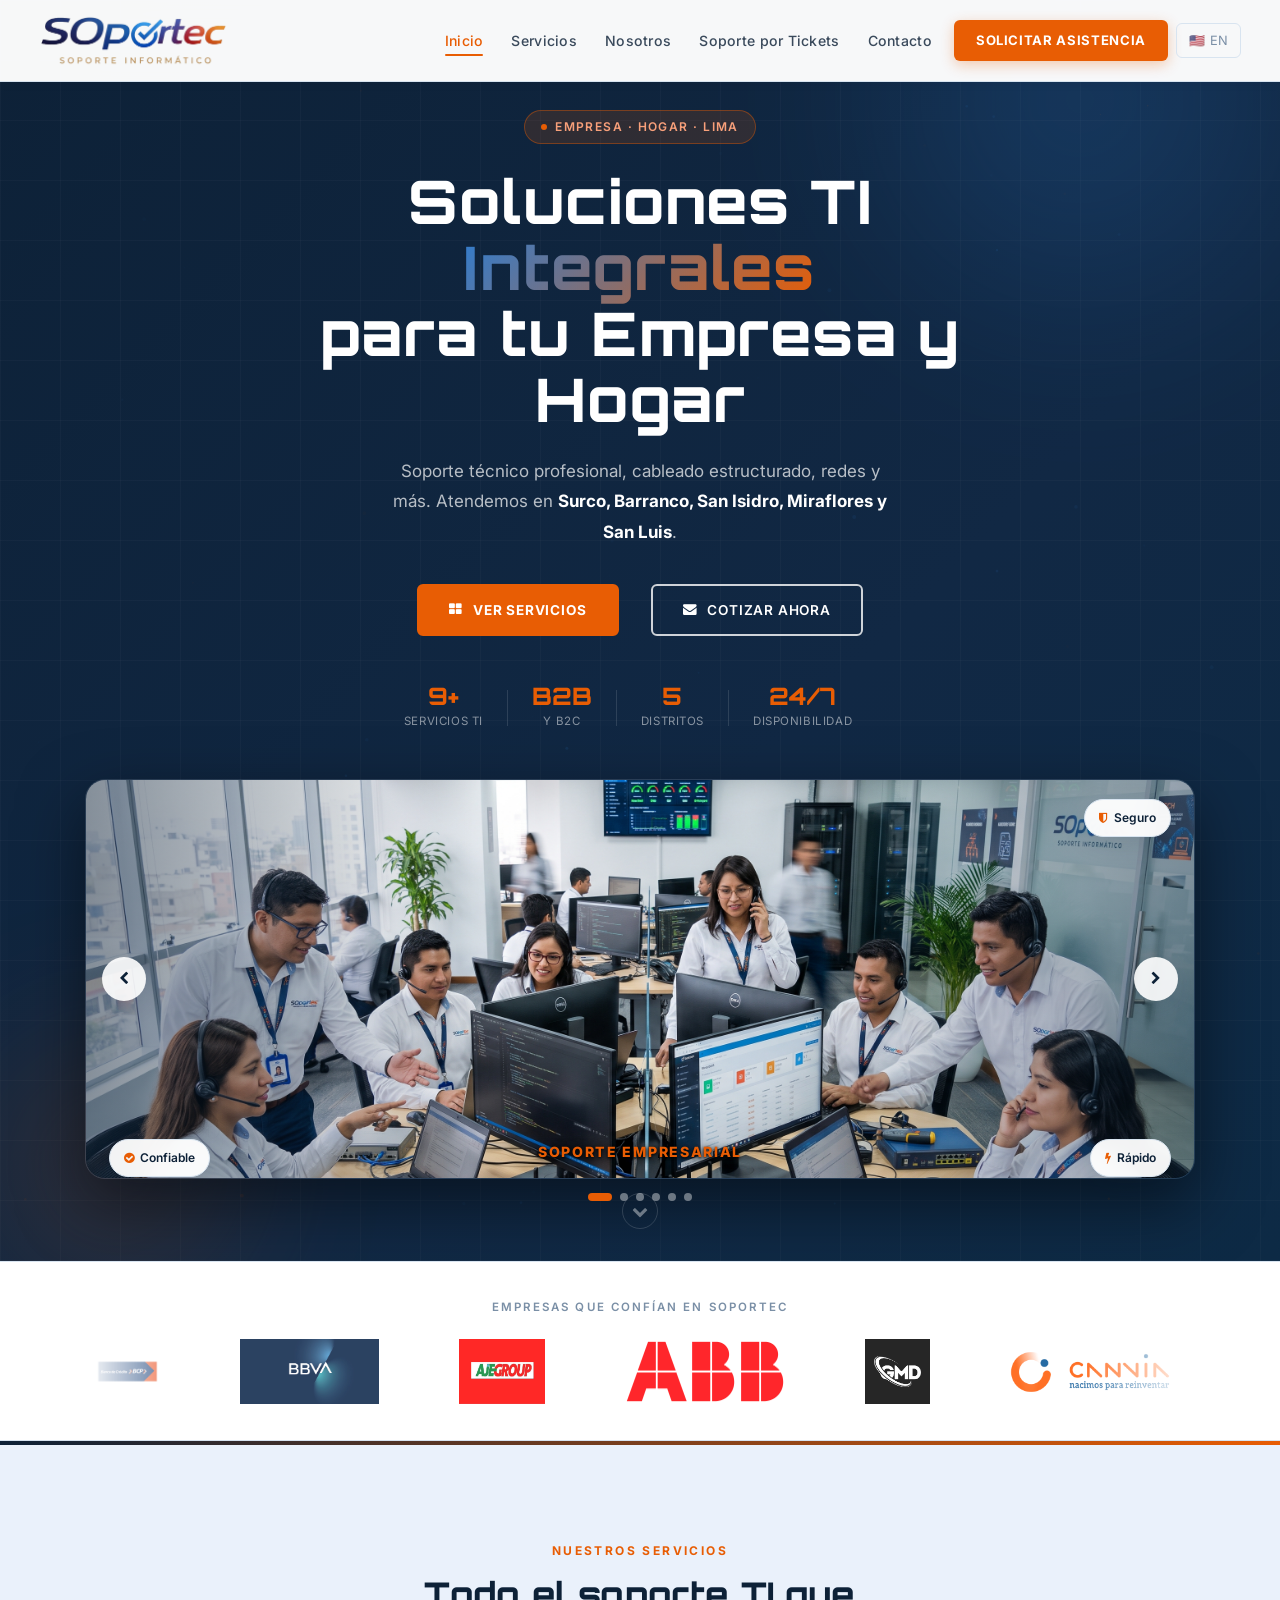
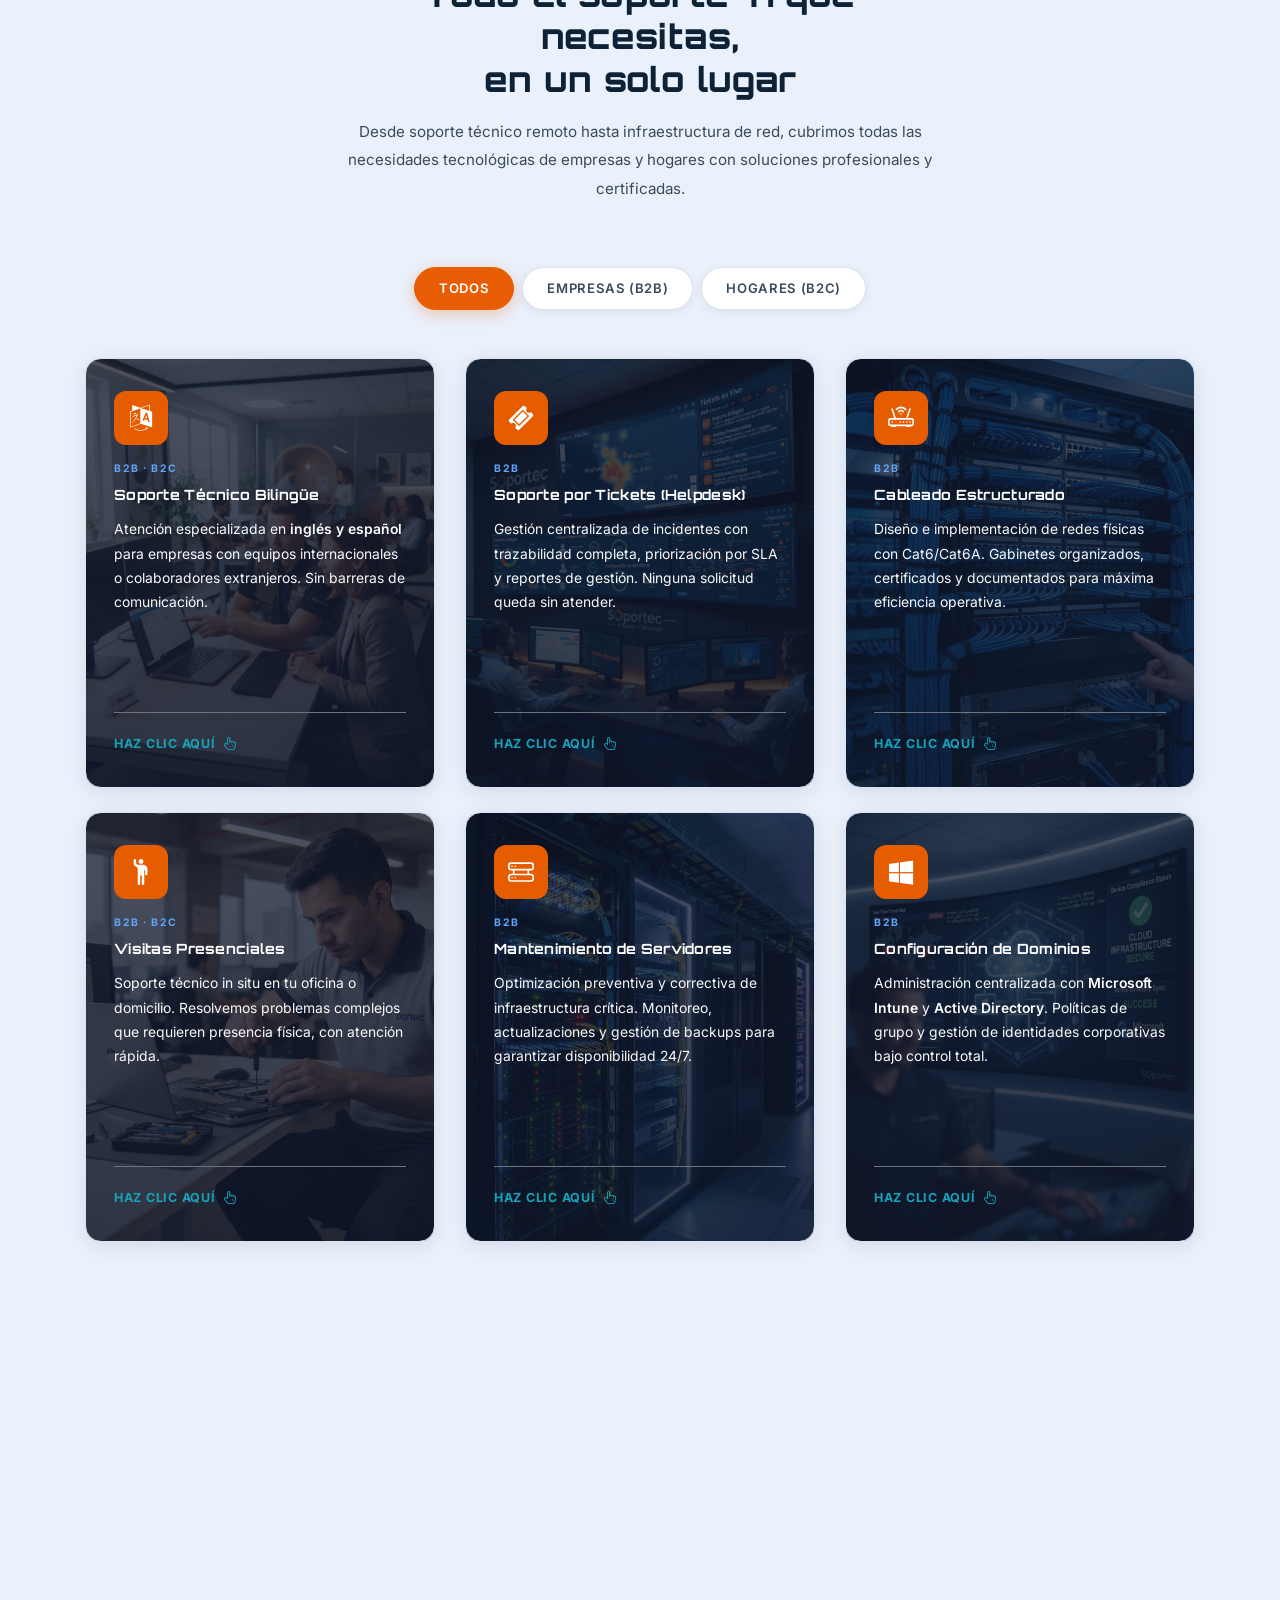
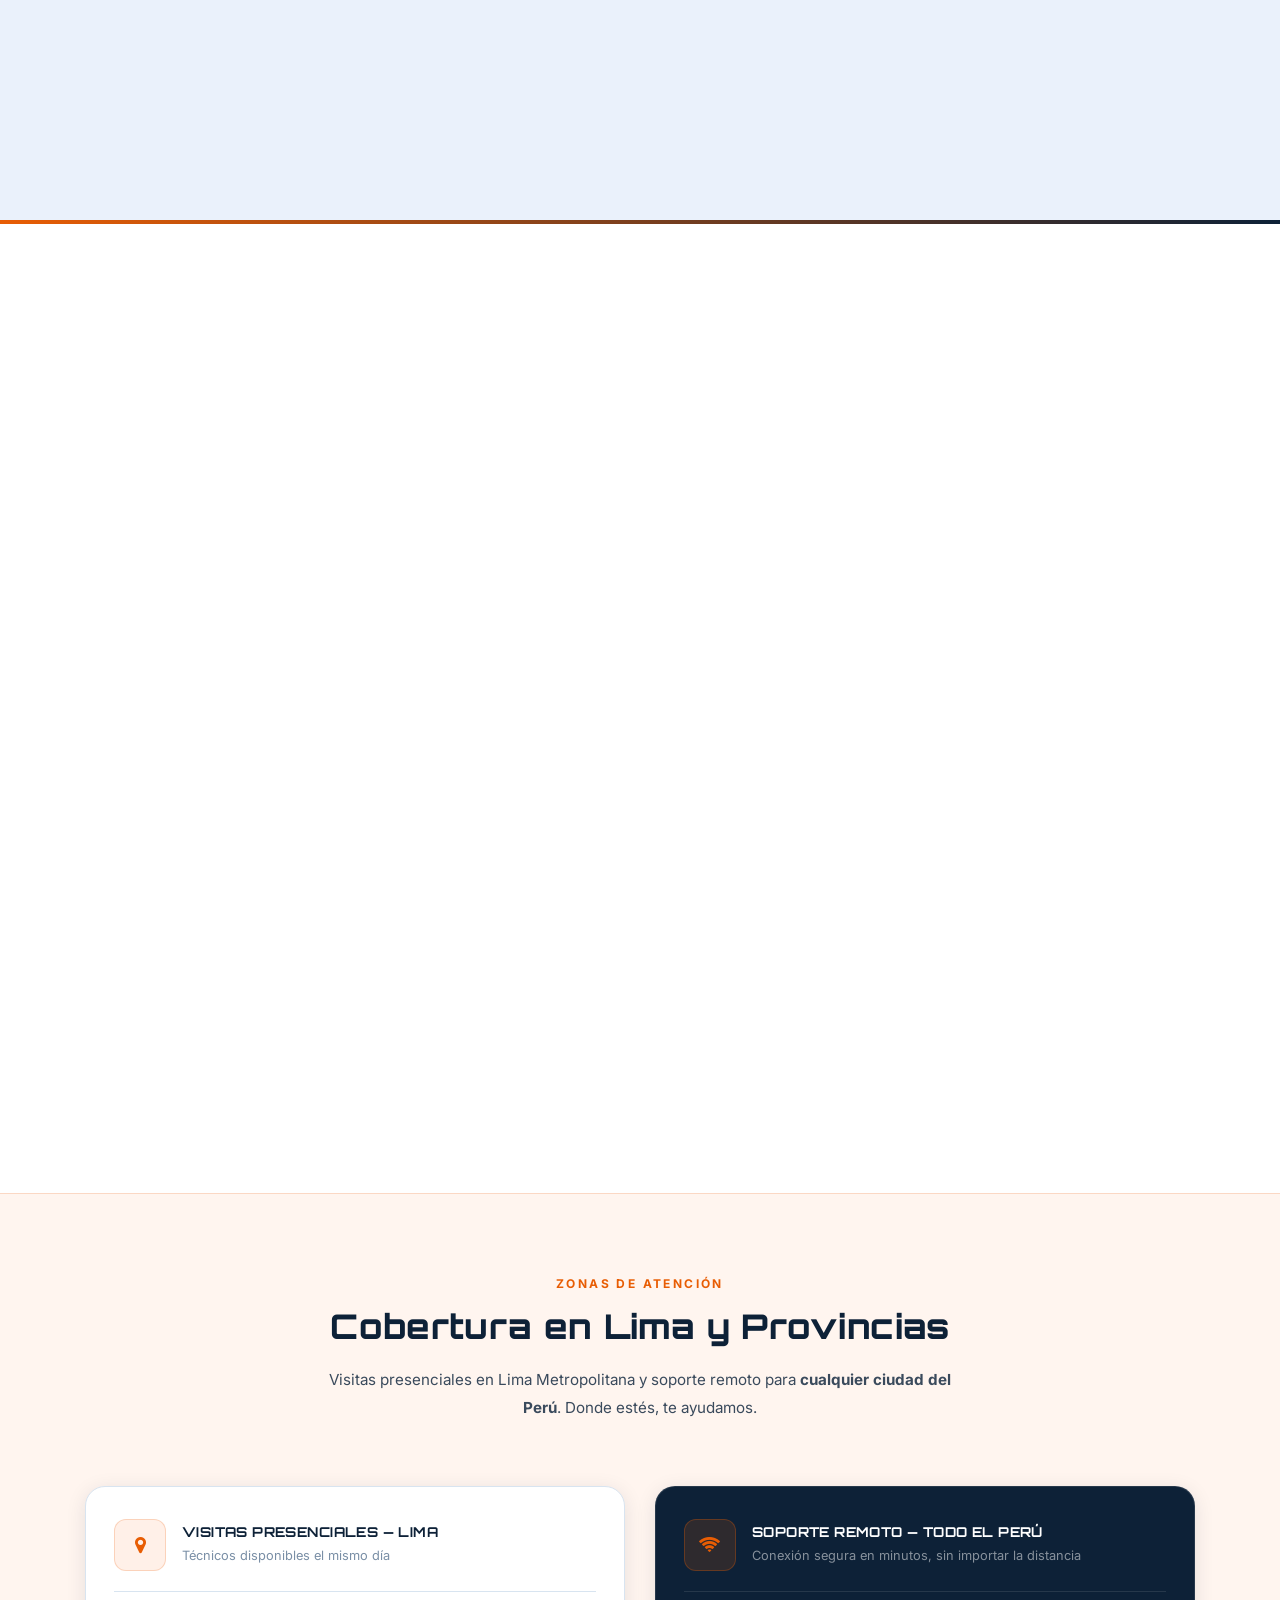
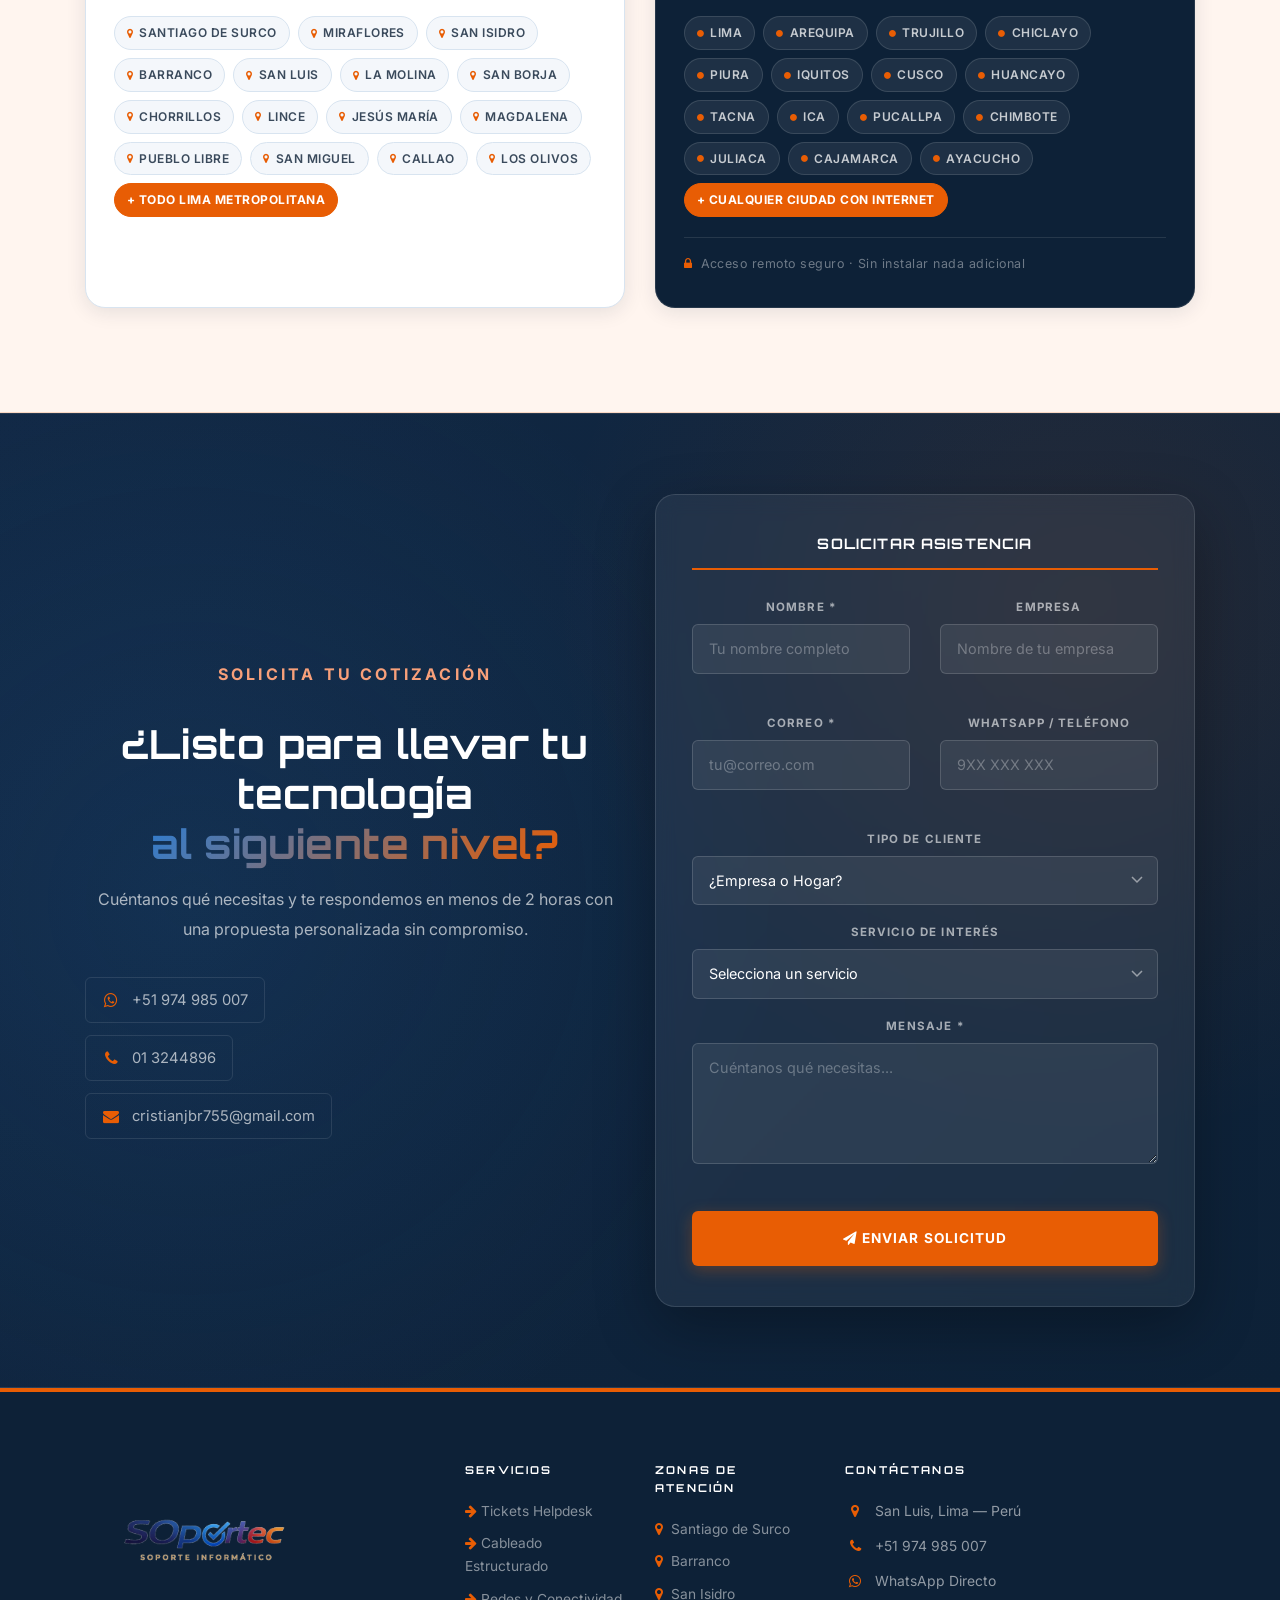
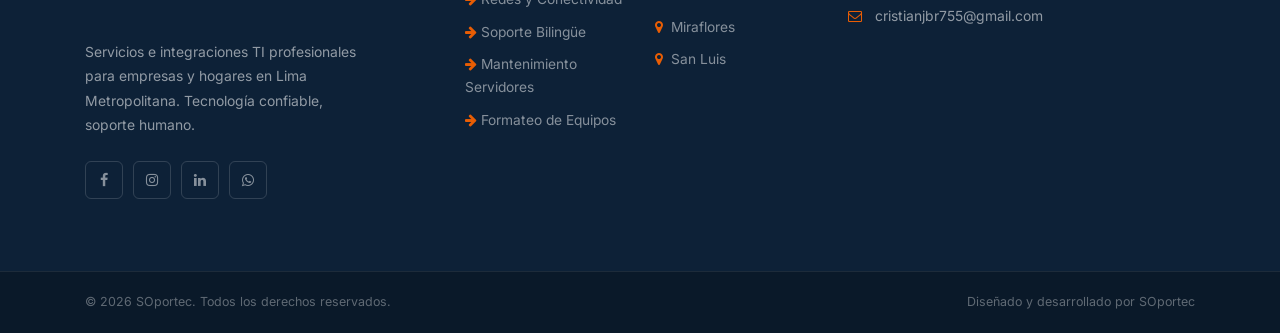
==== commit 6a270531: "Actualizacion de servicios: slider en cableado-estructurado y subpagina formateo-equipos" ====
--- a/index.html
+++ b/index.html
@@ -487,31 +487,26 @@
             </div>
         </a>
     </div>
-    
     <!-- 9 · Formateo y Preparación -->
 <div class="col-lg-4 col-md-6 mb-4 svc-item" data-cat="b2b b2c">
-    <a href="#" class="flip-card-wrapper reveal text-decoration-none d-block" style="cursor: pointer; animation-delay:0.4s">
-        <div class="flip-card-inner">
-            <div class="flip-card-front glass-card" style="background-image: linear-gradient(rgba(15, 23, 42, 0.75), rgba(15, 23, 42, 0.85)), url('Imagenes/images/formateo.jpg.jfif'); background-size: cover; background-position: center; color: white;">
-                <div class="glass-card-icon" style="background-color: #E65C00; width: 54px; height: 54px; display: inline-flex; align-items: center; justify-content: center; border-radius: 12px; margin-bottom: 15px;">
-                    <i class="fa fa-laptop" style="color: #ffffff; font-size: 26px;"></i>
-                </div>
-                <div class="glass-card-tag" style="color: #60A5FA;">B2B · B2C</div>
-                <h4 class="glass-card-title fw-bold text-white">Formateo y Preparación</h4>
-                
-                <!-- Añadimos class="text-white" en el strong -->
-                <p class="glass-card-text text-light">
-                    Mantenimiento integral de Laptops y PCs con instalación de <strong class="text-white">licencias originales de Windows y Office</strong>. Equipos listos para trabajar desde el primer día.
-                </p>
-
-                <div class="glass-card-footer border-top border-secondary pt-3 mt-auto">
-                    <span class="glass-card-link text-info fw-bold">HAZ CLIC AQUÍ <i class="fa fa-hand-pointer-o ms-1"></i></span>
-                </div>
-            </div>
-            <div class="flip-card-back" style="background-image: url('https://images.unsplash.com/photo-1597872200969-2b65d56bd16b?auto=format&fit=crop&w=600&q=80'); background-size: cover; background-position: center; border-radius: 16px;"></div>
-        </div>
-    </a>
+        <a href="#" class="flip-card-wrapper reveal text-decoration-none d-block" style="cursor: pointer; animation-delay:0.35s">
+            <div class="flip-card-inner">
+                <div class="flip-card-front glass-card" style="background-image: linear-gradient(rgba(15, 23, 42, 0.88), rgba(15, 23, 42, 0.95)), url('Imagenes/images/formateo.jpg.jfif'); background-size: cover; background-position: center; color: white;">
+                    <div class="icon-box mb-3 d-inline-flex align-items-center justify-content-center" 
+     style="width: 54px; height: 54px; background: #ff6b00; color: #ffffff; font-size: 1.5rem; border-radius: 12px;">
+    <i class="fa fa-laptop"></i>
 </div>
+                    <div class="glass-card-tag" style="color: #60A5FA;">B2B · B2C</div>
+                    <h4 class="glass-card-title fw-bold text-white">Formateo y Preparacion</h4>
+                    <p class="glass-card-text text-light">Venta y provisión de periféricos, hardware tecnológico y consumibles. Asesoría personalizada para elegir los equipos que mejor se adaptan a tu presupuesto y necesidades.</p>
+                    <div class="glass-card-footer border-top border-secondary pt-3 mt-auto">
+                        <span class="glass-card-link text-info fw-bold">HAZ CLIC AQUÍ <i class="fa fa-hand-pointer-o ms-1"></i></span>
+                    </div>
+                </div>
+                <div class="flip-card-back" style="background-image: url('Imagenes/images/formateo.jpg.jfif'); background-size: cover; background-position: center; border-radius: 16px;"></div>
+            </div>
+        </a>
+    </div>
 </div><!-- /row -->
 
         </div><!-- /row -->
--- a/style.css
+++ b/style.css
@@ -725,19 +725,29 @@
         max-height: none !important;
     }
     .intune-content {
+        display: flex;
         flex-direction: column;
         align-items: center;
         justify-content: center;
-        gap: 16px;
-        padding: 28px 16px;
-        text-align: center;
+        width: 100%;
+        height: 100%;
+        /* 0px arriba (para no empujarla hacia abajo) y 55px abajo (para levantarla) */
+        padding: 0px 15px 55px 15px !important; 
+        margin: 0 auto;
     }
-    /* Logo Microsoft bien visible en móvil */
     .intune-logo-wrap {
-        padding: 20px 28px;
-        gap: 14px;
-        flex-direction: column;
-        align-items: center;
+        /* Tus valores actuales que ya centramos... */
+        padding: 20px !important;
+        margin: auto !important;
+        width: 75% !important;
+        max-width: 220px !important;
+        transform: none !important;
+
+        /* Nuevos efectos para darle protagonismo: */
+        box-shadow: 0 10px 32px rgba(0, 120, 212, 0.4) !important; /* Resplandor azul Microsoft */
+        border: 1px solid rgba(255, 255, 255, 0.2) !important;    /* Borde cristalino */
+        background: linear-gradient(145deg, rgba(255,255,255,0.08) 0%, rgba(255,255,255,0.01) 100%) !important;
+        border-radius: 16px !important; /* Aseguramos que las curvas sean suaves */
     }
     .intune-ms-icon { width: 56px; height: 56px; }
     .intune-ms-text  { font-size: 0.85rem; }
@@ -1003,17 +1013,19 @@
 .clients-slide:hover { animation-play-state: paused; }
 
 .client-logo {
-    height: 56px;
-    width: 120px;
+    height: 65px;       /* Altura fija para que todos tengan el mismo alto */
+    width: auto;        /* Ancho automático para respetar la proporción original de cada logo */
+    max-width: 160px;   /* Evita que los logos muy alargados se expandan demasiado */
     object-fit: contain;
     opacity: 0.85;
     transition: var(--transition);
     flex-shrink: 0;
+    margin: 0 10px;     /* Espaciado horizontal entre logos */
 }
 
 .client-logo:hover {
     opacity: 1;
-    transform: scale(1.05);
+    transform: scale(1.06);
 }
 
 /* ================================================================
@@ -2575,4 +2587,68 @@
         transform: rotateY(180deg);
         transition: transform 0.6s cubic-bezier(0.4, 0.2, 0.2, 1);
     }
+}
+
+@media (max-width: 767px) {
+    .client-logo {
+        height: 48px;       /* Altura más compacta para celulares */
+        max-width: 120px;
+    }
+}
+
+/* Botón Volver a Servicios - Estilo Naranja Distintivo */
+.btn-back-services {
+    display: inline-block;
+    border-radius: 8px;
+    padding: 8px 16px;
+    font-size: 0.875rem;
+    font-weight: 500;
+    color: #ffffff; 
+    border: 1px solid rgba(255, 107, 0, 0.5); /* Borde naranja sutil */
+    background: rgba(255, 107, 0, 0.05); /* Fondo naranja casi transparente */
+    transition: all 0.3s ease;
+    text-decoration: none;
+}
+
+/* Color naranja para la flecha */
+.btn-back-services i {
+    color: #ff6b00; 
+    transition: all 0.3s ease;
+}
+
+/* Efecto al pasar el cursor (Hover) */
+.btn-back-services:hover {
+    background: rgba(255, 107, 0, 0.15); /* Fondo ligeramente más visible */
+    color: #ffffff;
+    border-color: #ff6b00; /* Borde naranja sólido */
+    text-decoration: none;
+    box-shadow: 0 4px 10px rgba(255, 107, 0, 0.2); /* Resplandor sutil */
+    transform: translateY(-1px); /* Pequeño efecto de elevación */
+}/* --- AJUSTES DE VISIBILIDAD PARA MÓVILES (Smartphones y Tablets) --- */
+@media (max-width: 768px) {
+    /* 1. Darle espacio suficiente al Hero para que el Navbar no tape el botón */
+    .page-hero {
+        padding-top: 130px !important;
+    }
+
+    /* 2. Hacer el botón "Volver a Servicios" más legible y fácil de presionar */
+    .btn-back-services {
+        display: inline-flex !important;
+        align-items: center;
+        justify-content: center;
+        padding: 10px 20px !important;
+        font-size: 0.9rem !important;
+        font-weight: 600 !important;
+        background: rgba(11, 19, 43, 0.85) !important; /* Fondo oscuro sólido para resaltar */
+        border: 1.5px solid #ff6b00 !important; /* Borde naranja claro */
+        border-radius: 8px;
+        margin-top: 5px;
+        margin-bottom: 20px !important;
+        box-shadow: 0 4px 12px rgba(0, 0, 0, 0.3);
+    }
+
+    .btn-back-services i {
+        font-size: 1rem;
+        color: #ff6b00 !important;
+    }
 }
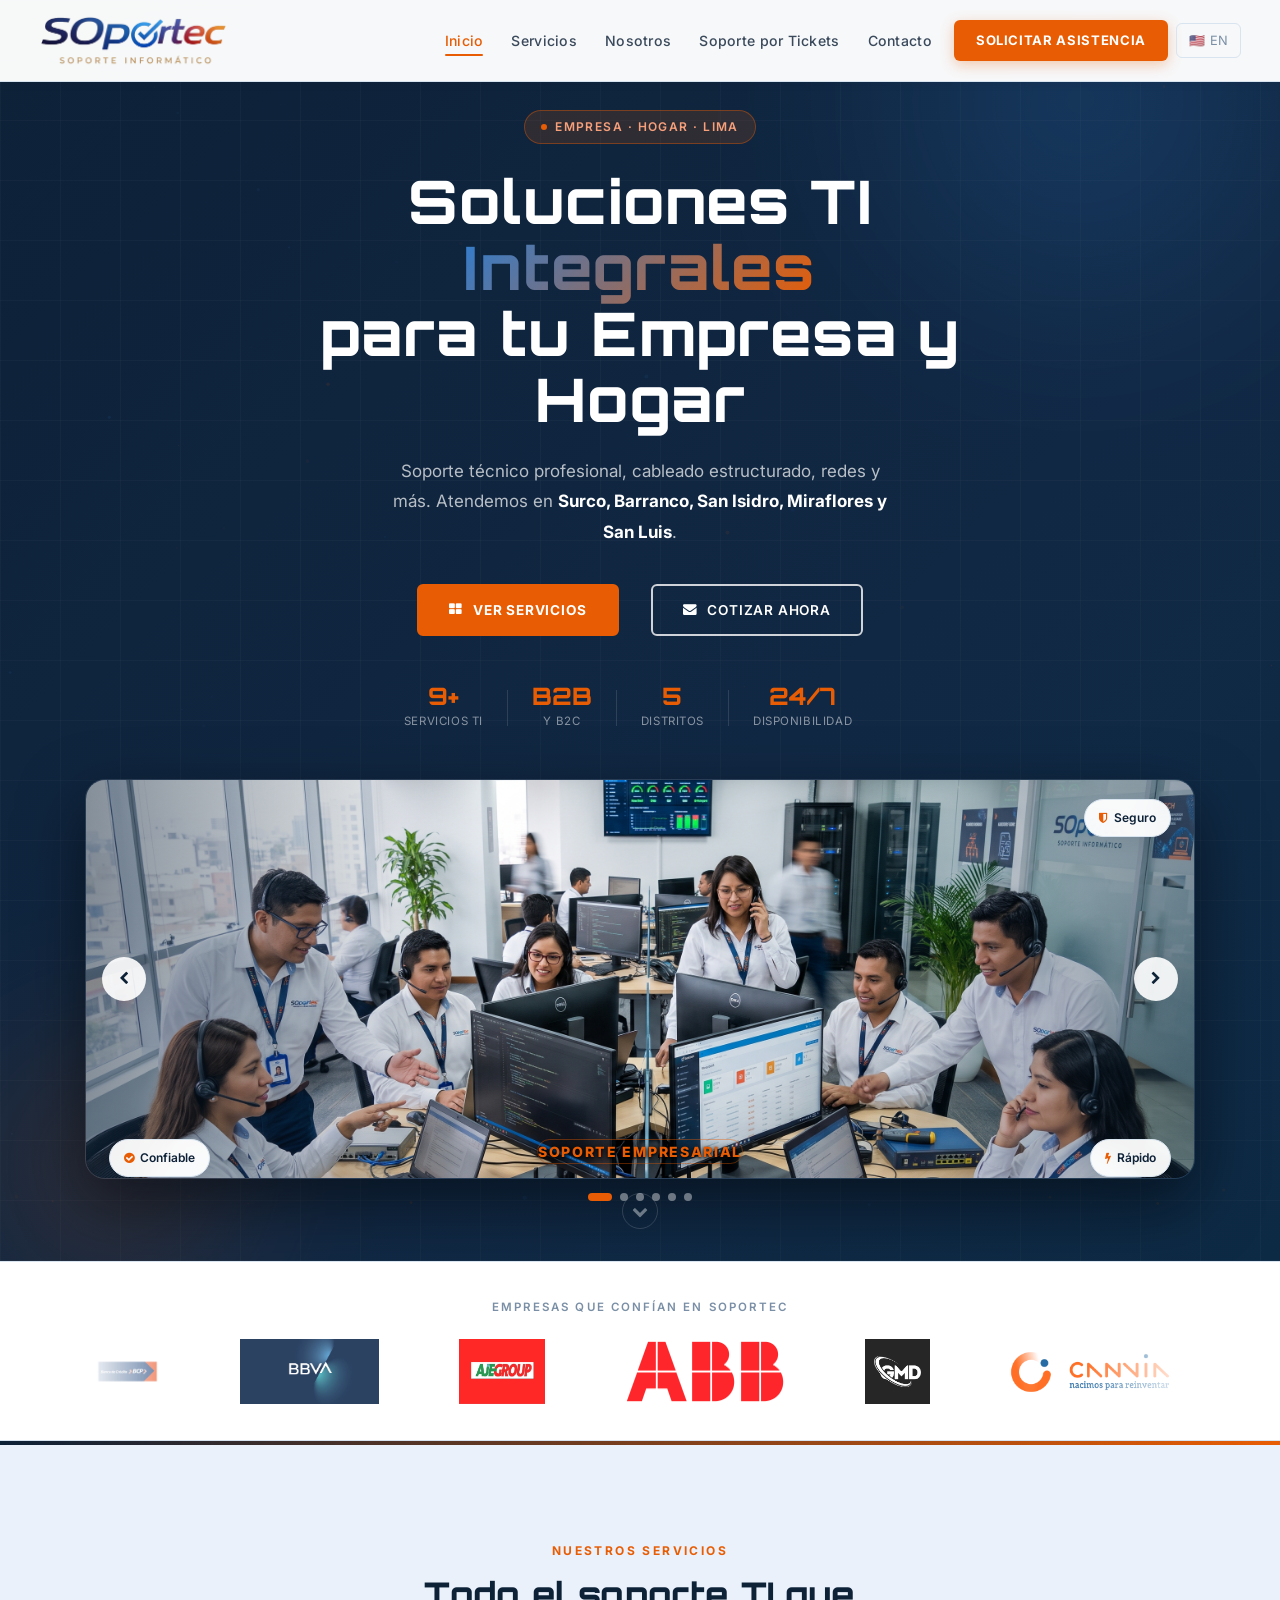
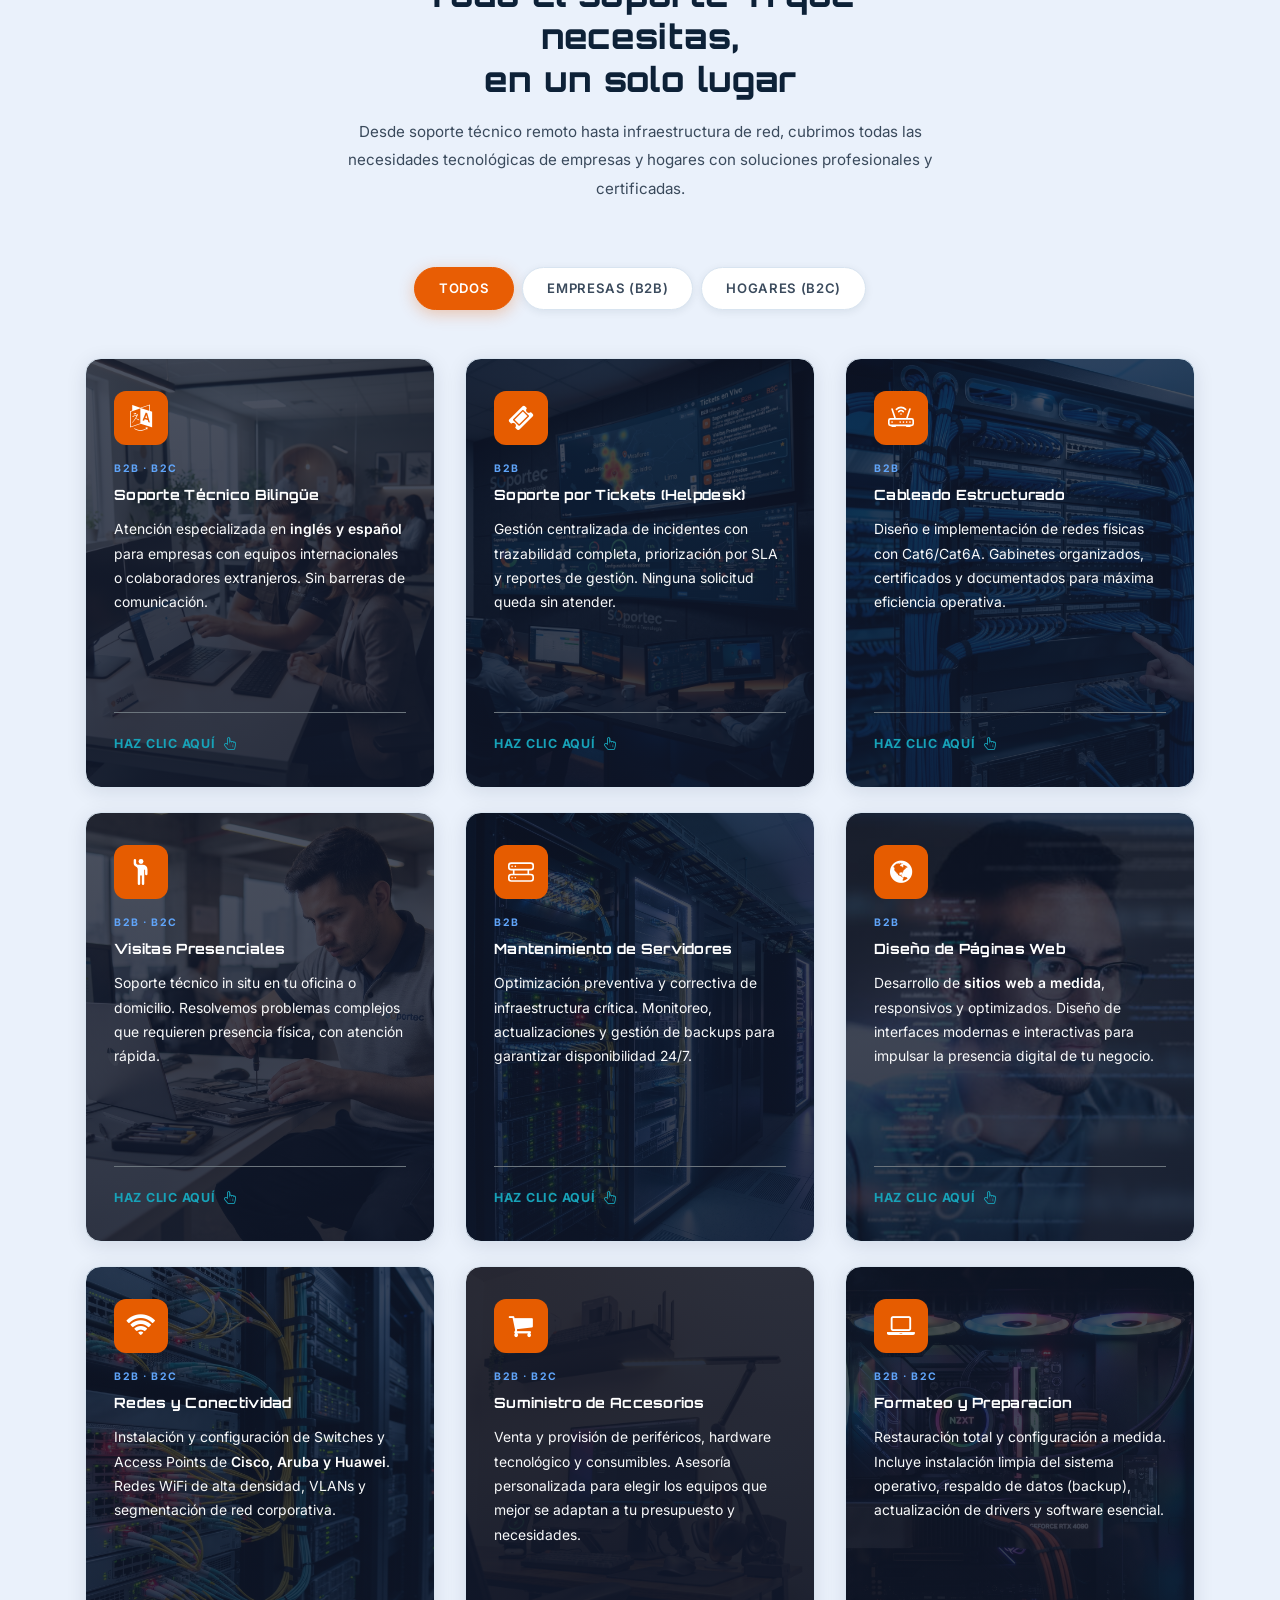
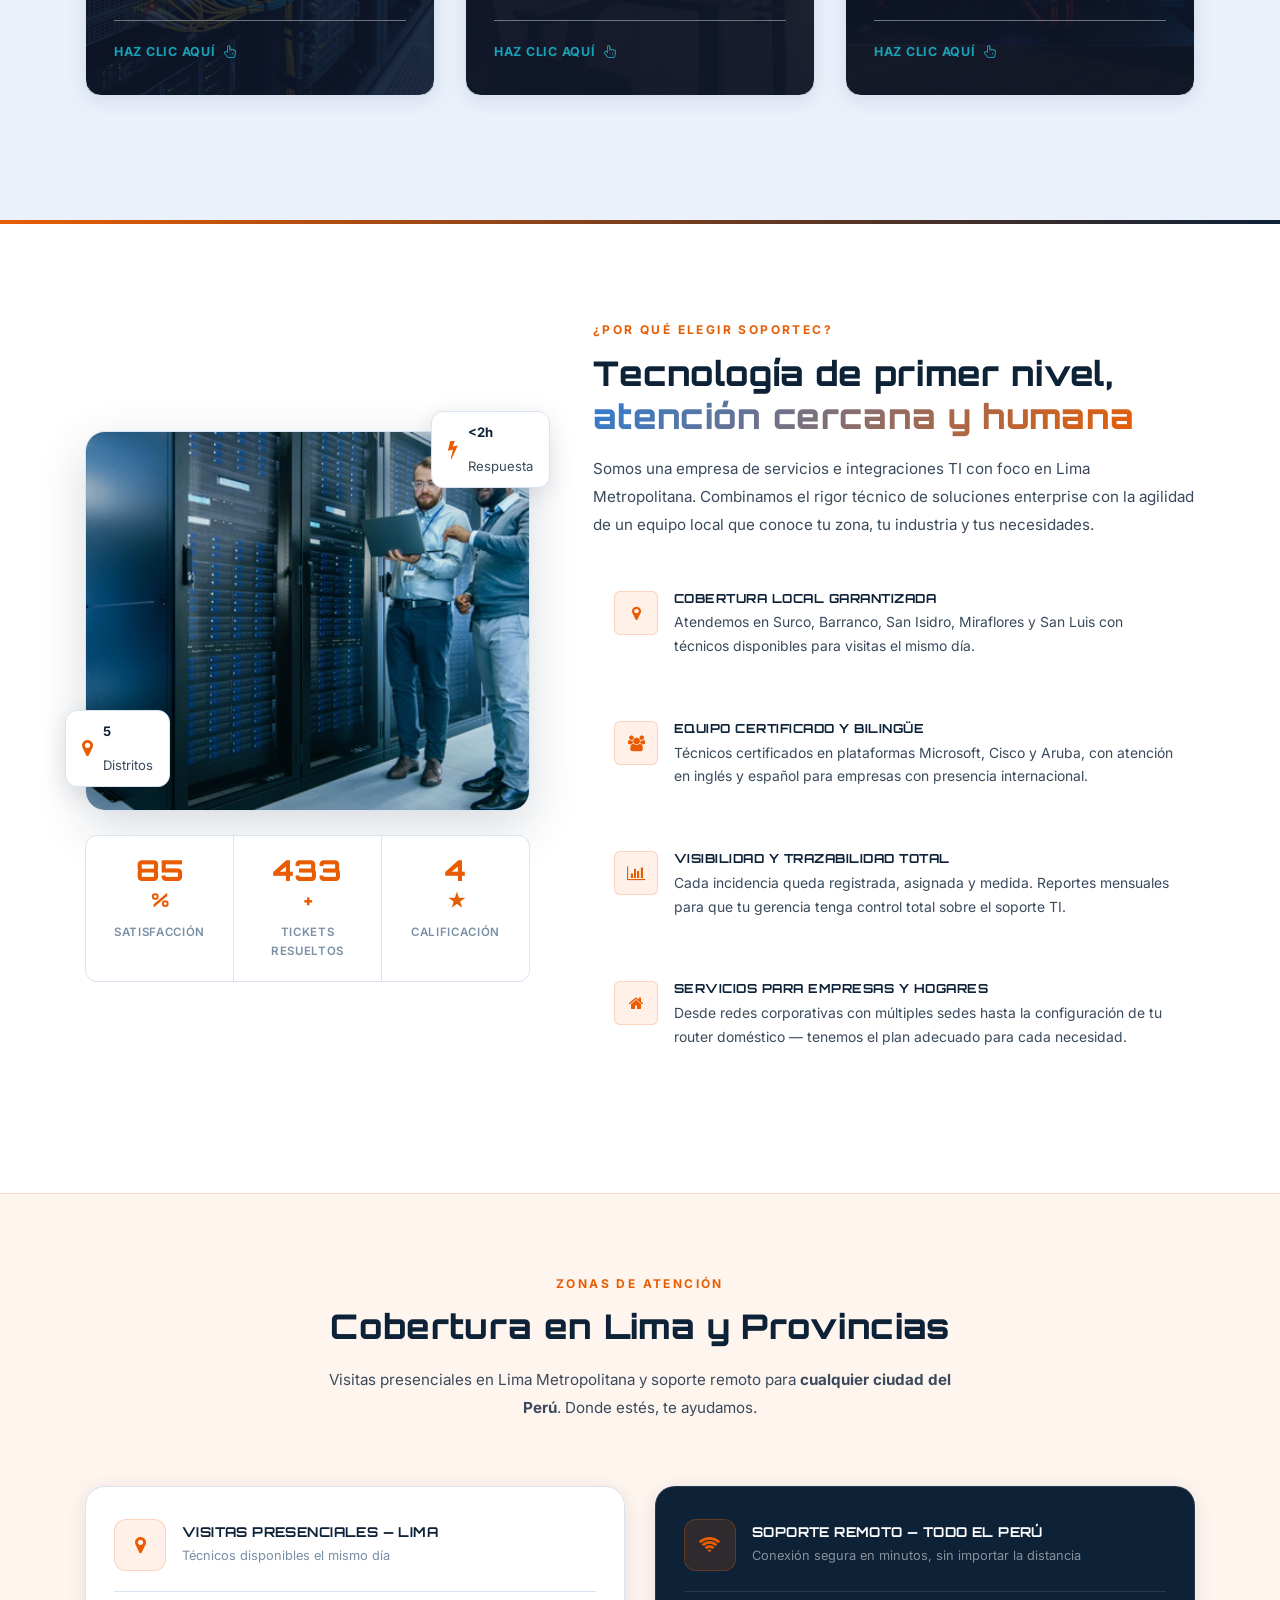
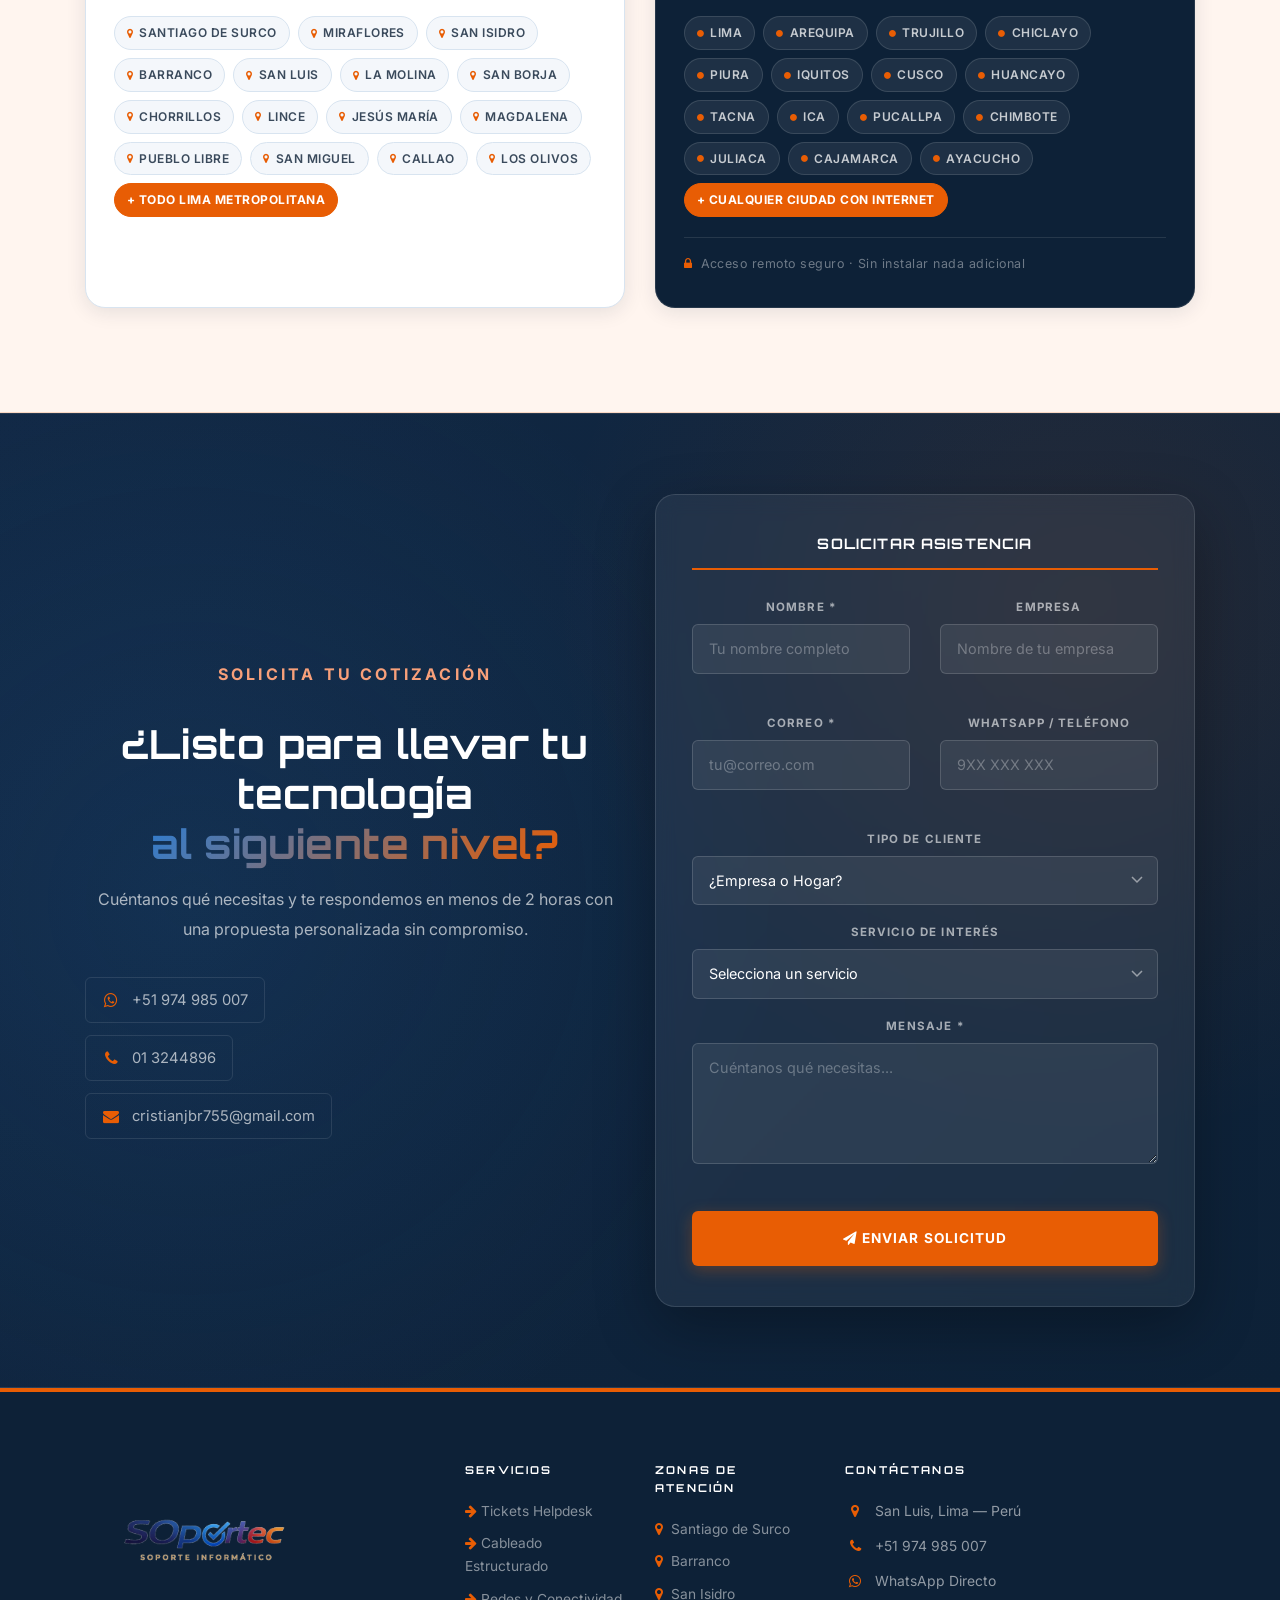
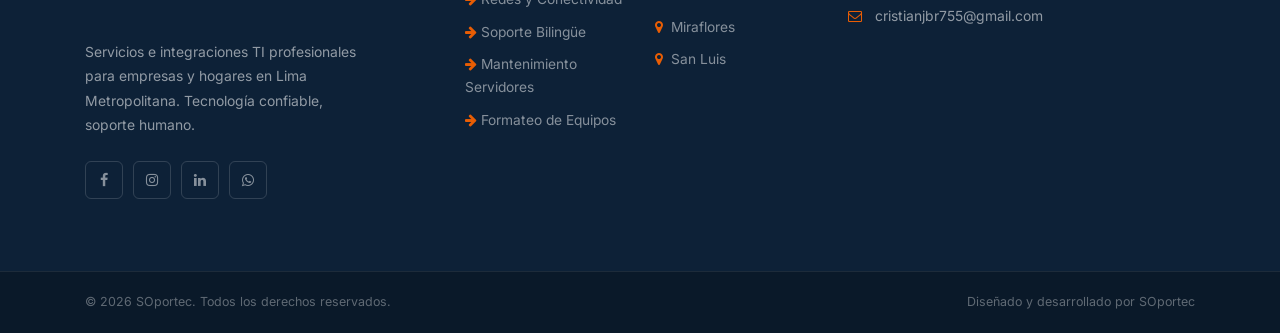
==== commit 62b3a072: "Actualización de slider de formateo y tarjeta de páginas web" ====
--- a/index.html
+++ b/index.html
@@ -418,27 +418,27 @@
         </a>
     </div>
 
-    <!-- 6 · Dominios / Intune / AD -->
+   <!-- 6 · Páginas Web -->
 <div class="col-lg-4 col-md-6 mb-4 svc-item" data-cat="b2b">
     <a href="#" class="flip-card-wrapper reveal text-decoration-none d-block" style="cursor: pointer; animation-delay:0.25s">
         <div class="flip-card-inner">
-            <div class="flip-card-front glass-card" style="background-image: linear-gradient(rgba(15, 23, 42, 0.75), rgba(15, 23, 42, 0.85)), url('Imagenes/images/intune.jpg.jfif'); background-size: cover; background-position: center; color: white;">
+            <!-- Recuerda cambiar 'intune.jpg.jfif' por una imagen de diseño web -->
+            <div class="flip-card-front glass-card" style="background-image: linear-gradient(rgba(15, 23, 42, 0.75), rgba(15, 23, 42, 0.85)), url('Soportec-Imagenes/Desarrollador.jpg'); background-size: cover; background-position: center; color: white;">
                 <div class="glass-card-icon" style="background-color: #E65C00; width: 54px; height: 54px; display: inline-flex; align-items: center; justify-content: center; border-radius: 12px; margin-bottom: 15px;">
-                    <i class="fa fa-windows" style="color: #ffffff; font-size: 26px;"></i>
+                    <i class="fa fa-globe" style="color: #ffffff; font-size: 26px;"></i>
                 </div>
                 <div class="glass-card-tag" style="color: #60A5FA;">B2B</div>
-                <h4 class="glass-card-title fw-bold text-white">Configuración de Dominios</h4>
+                <h4 class="glass-card-title fw-bold text-white">Diseño de Páginas Web</h4>
                 
-                <!-- Añadimos class="text-white" en los strong -->
                 <p class="glass-card-text text-light">
-                    Administración centralizada con <strong class="text-white">Microsoft Intune</strong> y <strong class="text-white">Active Directory</strong>. Políticas de grupo y gestión de identidades corporativas bajo control total.
+                    Desarrollo de <strong class="text-white">sitios web a medida</strong>, responsivos y optimizados. Diseño de interfaces modernas e interactivas para impulsar la presencia digital de tu negocio.
                 </p>
 
                 <div class="glass-card-footer border-top border-secondary pt-3 mt-auto">
                     <span class="glass-card-link text-info fw-bold">HAZ CLIC AQUÍ <i class="fa fa-hand-pointer-o ms-1"></i></span>
                 </div>
             </div>
-            <div class="flip-card-back" style="background-image: url('Imagenes/images/intune.jpg.jfif'); background-size: cover; background-position: center; border-radius: 16px;"></div>
+            <div class="flip-card-back" style="background-image: url('Soportec-Imagenes/Desarrollador.jpg'); background-size: cover; background-position: center; border-radius: 16px;"></div>
         </div>
     </a>
 </div>
@@ -488,25 +488,27 @@
         </a>
     </div>
     <!-- 9 · Formateo y Preparación -->
-<div class="col-lg-4 col-md-6 mb-4 svc-item" data-cat="b2b b2c">
-        <a href="#" class="flip-card-wrapper reveal text-decoration-none d-block" style="cursor: pointer; animation-delay:0.35s">
-            <div class="flip-card-inner">
-                <div class="flip-card-front glass-card" style="background-image: linear-gradient(rgba(15, 23, 42, 0.88), rgba(15, 23, 42, 0.95)), url('Imagenes/images/formateo.jpg.jfif'); background-size: cover; background-position: center; color: white;">
-                    <div class="icon-box mb-3 d-inline-flex align-items-center justify-content-center" 
-     style="width: 54px; height: 54px; background: #ff6b00; color: #ffffff; font-size: 1.5rem; border-radius: 12px;">
-    <i class="fa fa-laptop"></i>
+         <div class="col-lg-4 col-md-6 mb-4 svc-item" data-cat="b2b">
+    <a href="formateo-equipos.html" class="flip-card-wrapper reveal text-decoration-none d-block" style="cursor: pointer; animation-delay:0.2s">
+        <div class="flip-card-inner">
+            <div class="flip-card-front glass-card" style="background-image: linear-gradient(rgba(15, 23, 42, 0.75), rgba(15, 23, 42, 0.85)), url('Imagenes/images/formateo.jpg.jfif'); background-size: cover; background-position: center; color: white;">
+                
+                <!-- ÍCONO CON RECUADRO NARANJA Y LAPTOP BLANCA -->
+                <div class="glass-card-icon" style="background-color: #E65C00; width: 54px; height: 54px; display: inline-flex; align-items: center; justify-content: center; border-radius: 12px; margin-bottom: 15px;">
+                    <i class="fa fa-laptop" style="color: #ffffff; font-size: 26px;"></i>
+                </div>
+                
+                <div class="glass-card-tag" style="color: #60A5FA;">B2B · B2C</div>
+                <h4 class="glass-card-title fw-bold text-white">Formateo y Preparacion</h4>
+                <p class="glass-card-text text-light">Restauración total y configuración a medida. Incluye instalación limpia del sistema operativo, respaldo de datos (backup), actualización de drivers y software esencial.</p>
+                <div class="glass-card-footer border-top border-secondary pt-3 mt-auto">
+                    <span class="glass-card-link text-info fw-bold">HAZ CLIC AQUÍ <i class="fa fa-hand-pointer-o ms-1"></i></span>
+                </div>
+            </div>
+            <div class="flip-card-back" style="background-image: url('Imagenes/images/formateo.jpg.jfif'); background-size: cover; background-position: center; border-radius: 16px;"></div>
+        </div>
+    </a>
 </div>
-                    <div class="glass-card-tag" style="color: #60A5FA;">B2B · B2C</div>
-                    <h4 class="glass-card-title fw-bold text-white">Formateo y Preparacion</h4>
-                    <p class="glass-card-text text-light">Venta y provisión de periféricos, hardware tecnológico y consumibles. Asesoría personalizada para elegir los equipos que mejor se adaptan a tu presupuesto y necesidades.</p>
-                    <div class="glass-card-footer border-top border-secondary pt-3 mt-auto">
-                        <span class="glass-card-link text-info fw-bold">HAZ CLIC AQUÍ <i class="fa fa-hand-pointer-o ms-1"></i></span>
-                    </div>
-                </div>
-                <div class="flip-card-back" style="background-image: url('Imagenes/images/formateo.jpg.jfif'); background-size: cover; background-position: center; border-radius: 16px;"></div>
-            </div>
-        </a>
-    </div>
 </div><!-- /row -->
 
         </div><!-- /row -->
--- a/style.css
+++ b/style.css
@@ -472,7 +472,6 @@
     text-shadow:
         0 1px 3px rgba(0,0,0,1),
         0 2px 10px rgba(0,0,0,0.95);
-}
     border-radius: 50px;
     border: 1px solid rgba(232,93,4,0.4);
 }
@@ -2651,4 +2650,52 @@
         font-size: 1rem;
         color: #ff6b00 !important;
     }
+}
+
+/* ── Botones CTA Bilingüe (Fuente Orbitron + Efectos Hover) ── */
+.btn-inner {
+    display: inline-flex;
+    align-items: center;
+    gap: 10px;
+    font-family: 'Orbitron', sans-serif;
+    font-size: 0.82rem;
+    font-weight: 700;
+    letter-spacing: 0.08em;
+    text-transform: uppercase;
+    padding: 14px 28px;
+    border-radius: 6px;
+    text-decoration: none;
+    transition: all 0.3s ease;
+}
+
+/* Botón Lleno (Naranja) */
+.btn-inner-filled {
+    background: var(--orange, #e65100);
+    color: #ffffff !important;
+    border: 1.5px solid var(--orange, #e65100);
+}
+
+.btn-inner-filled:hover {
+    background: #ff5500;
+    border-color: #ff5500;
+    color: #ffffff !important;
+    text-decoration: none;
+    transform: translateY(-3px);
+    box-shadow: 0 8px 22px rgba(230, 81, 0, 0.45);
+}
+
+/* Botón Delineado (Blanco/Transparente) */
+.btn-inner-outline {
+    background: transparent;
+    color: #ffffff !important;
+    border: 1.5px solid rgba(255, 255, 255, 0.45);
+}
+
+.btn-inner-outline:hover {
+    background: #ffffff;
+    color: #0b1e36 !important;
+    border-color: #ffffff;
+    text-decoration: none;
+    transform: translateY(-3px);
+    box-shadow: 0 8px 22px rgba(255, 255, 255, 0.25);
 }
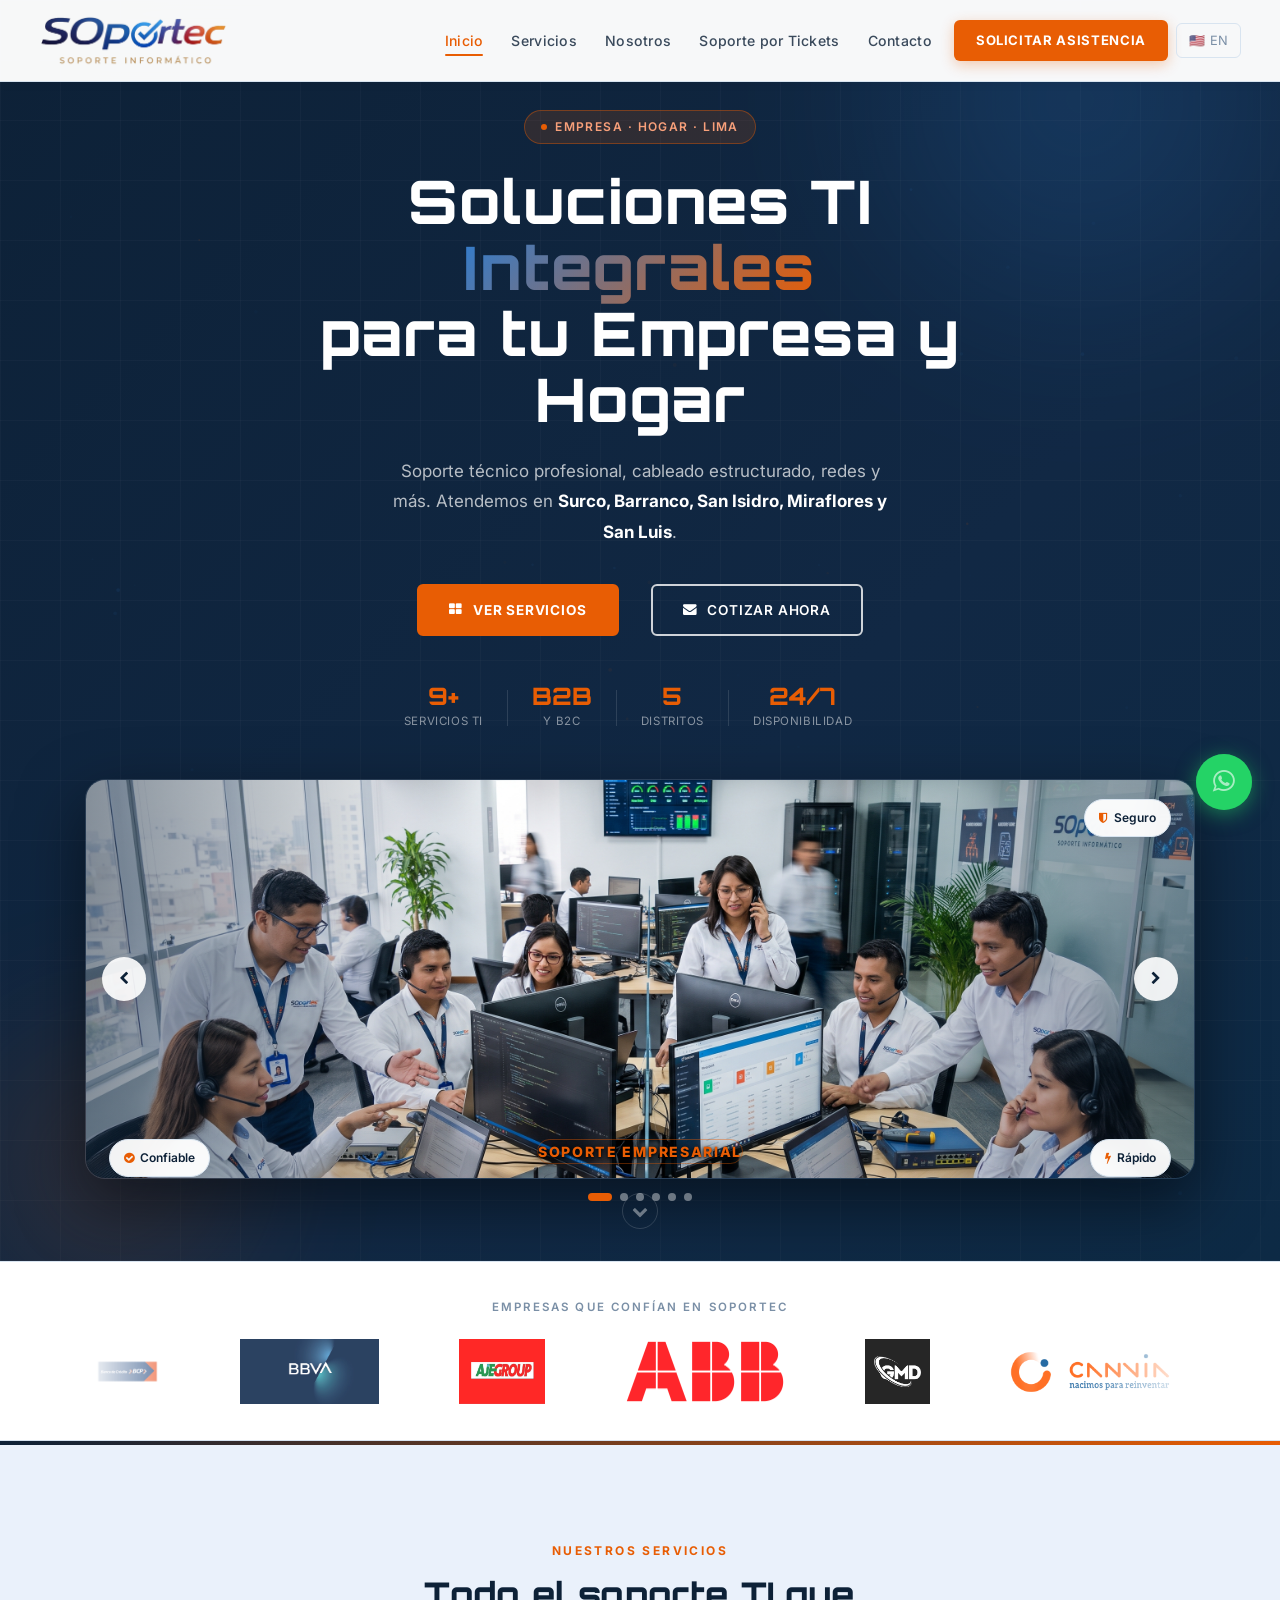
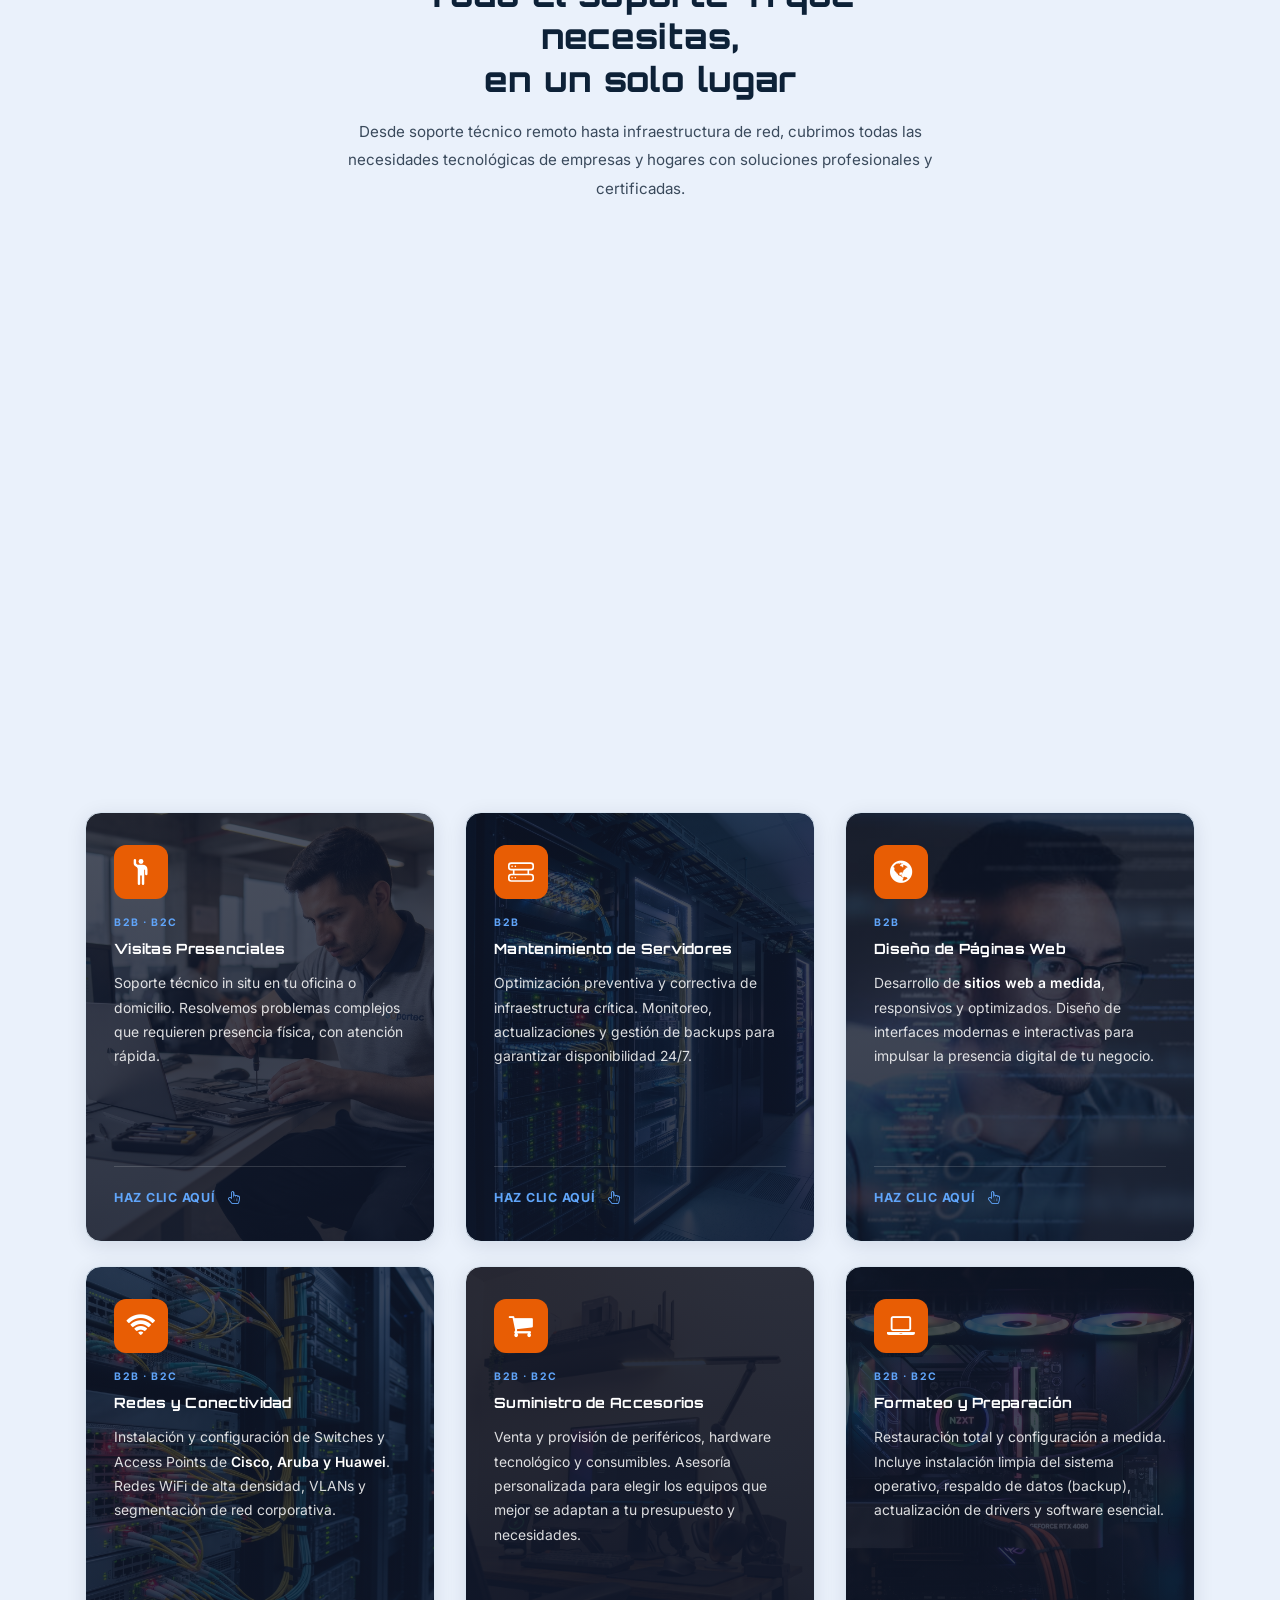
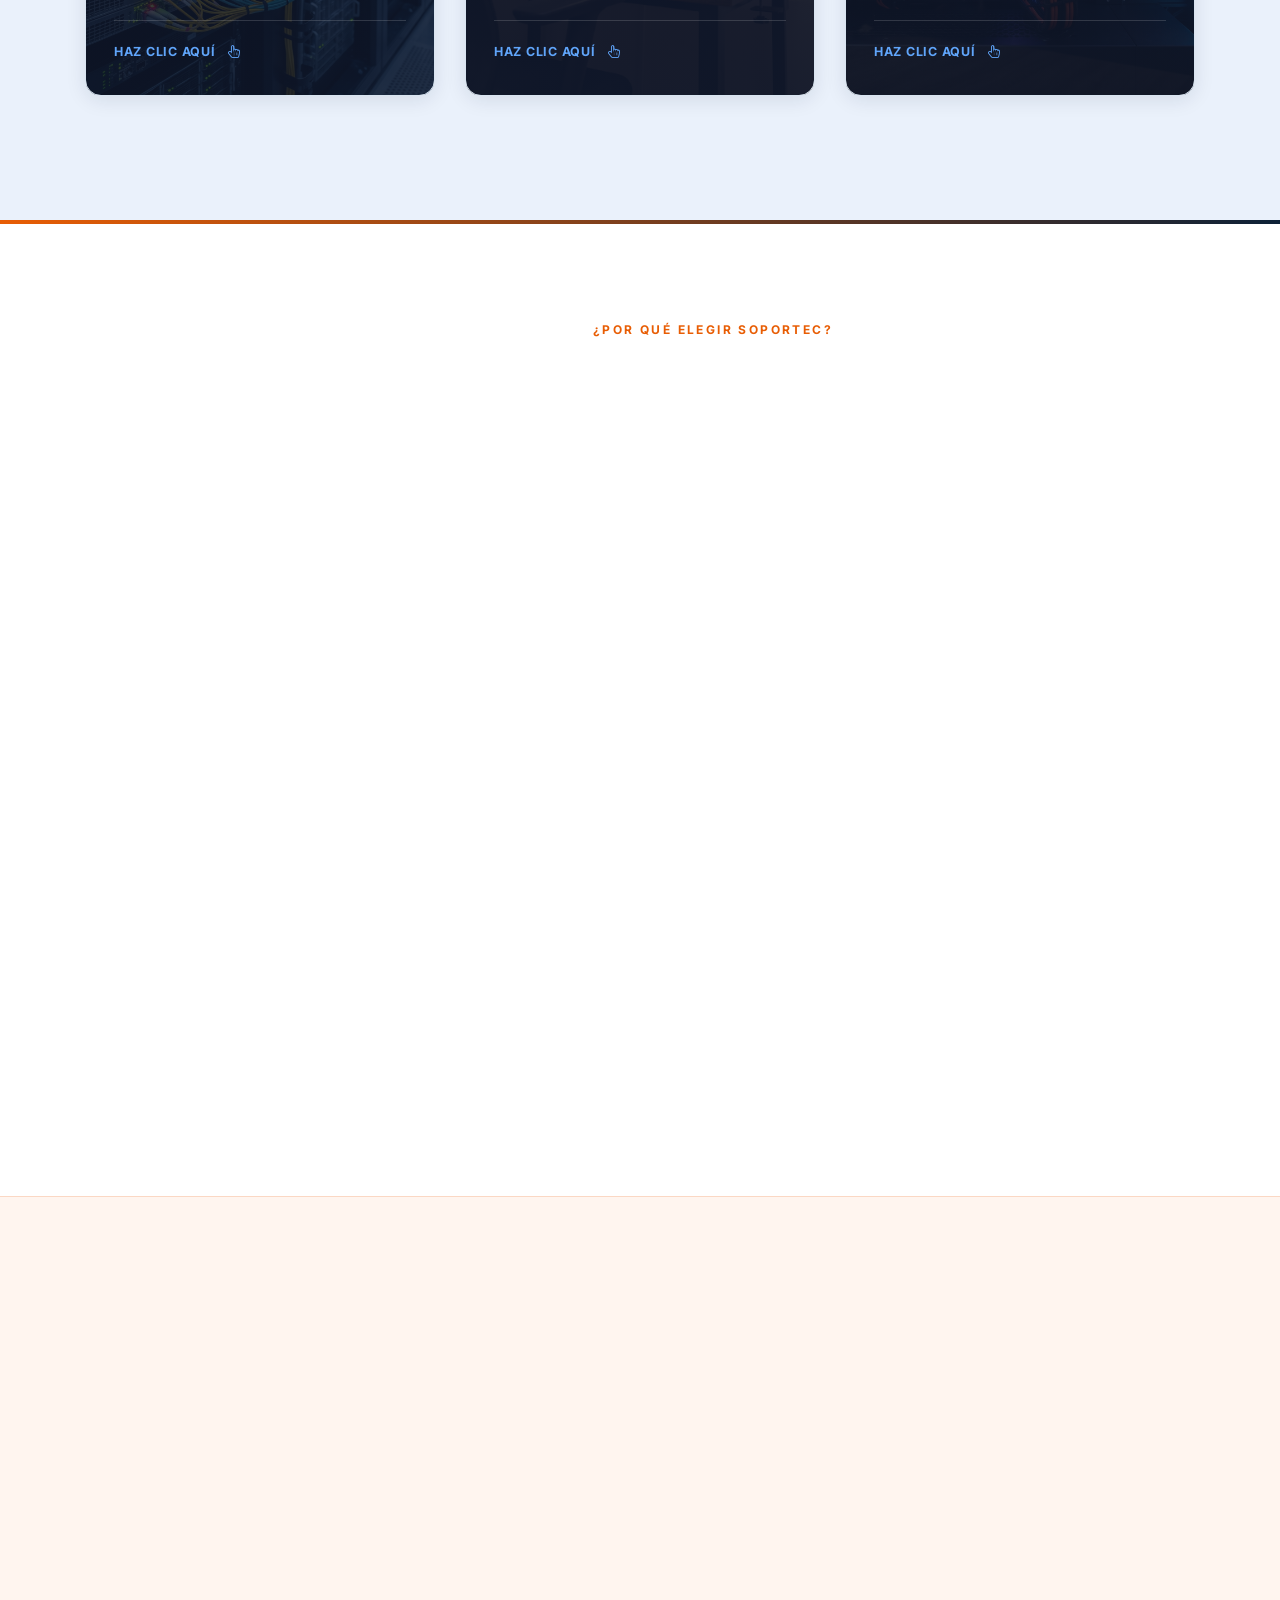
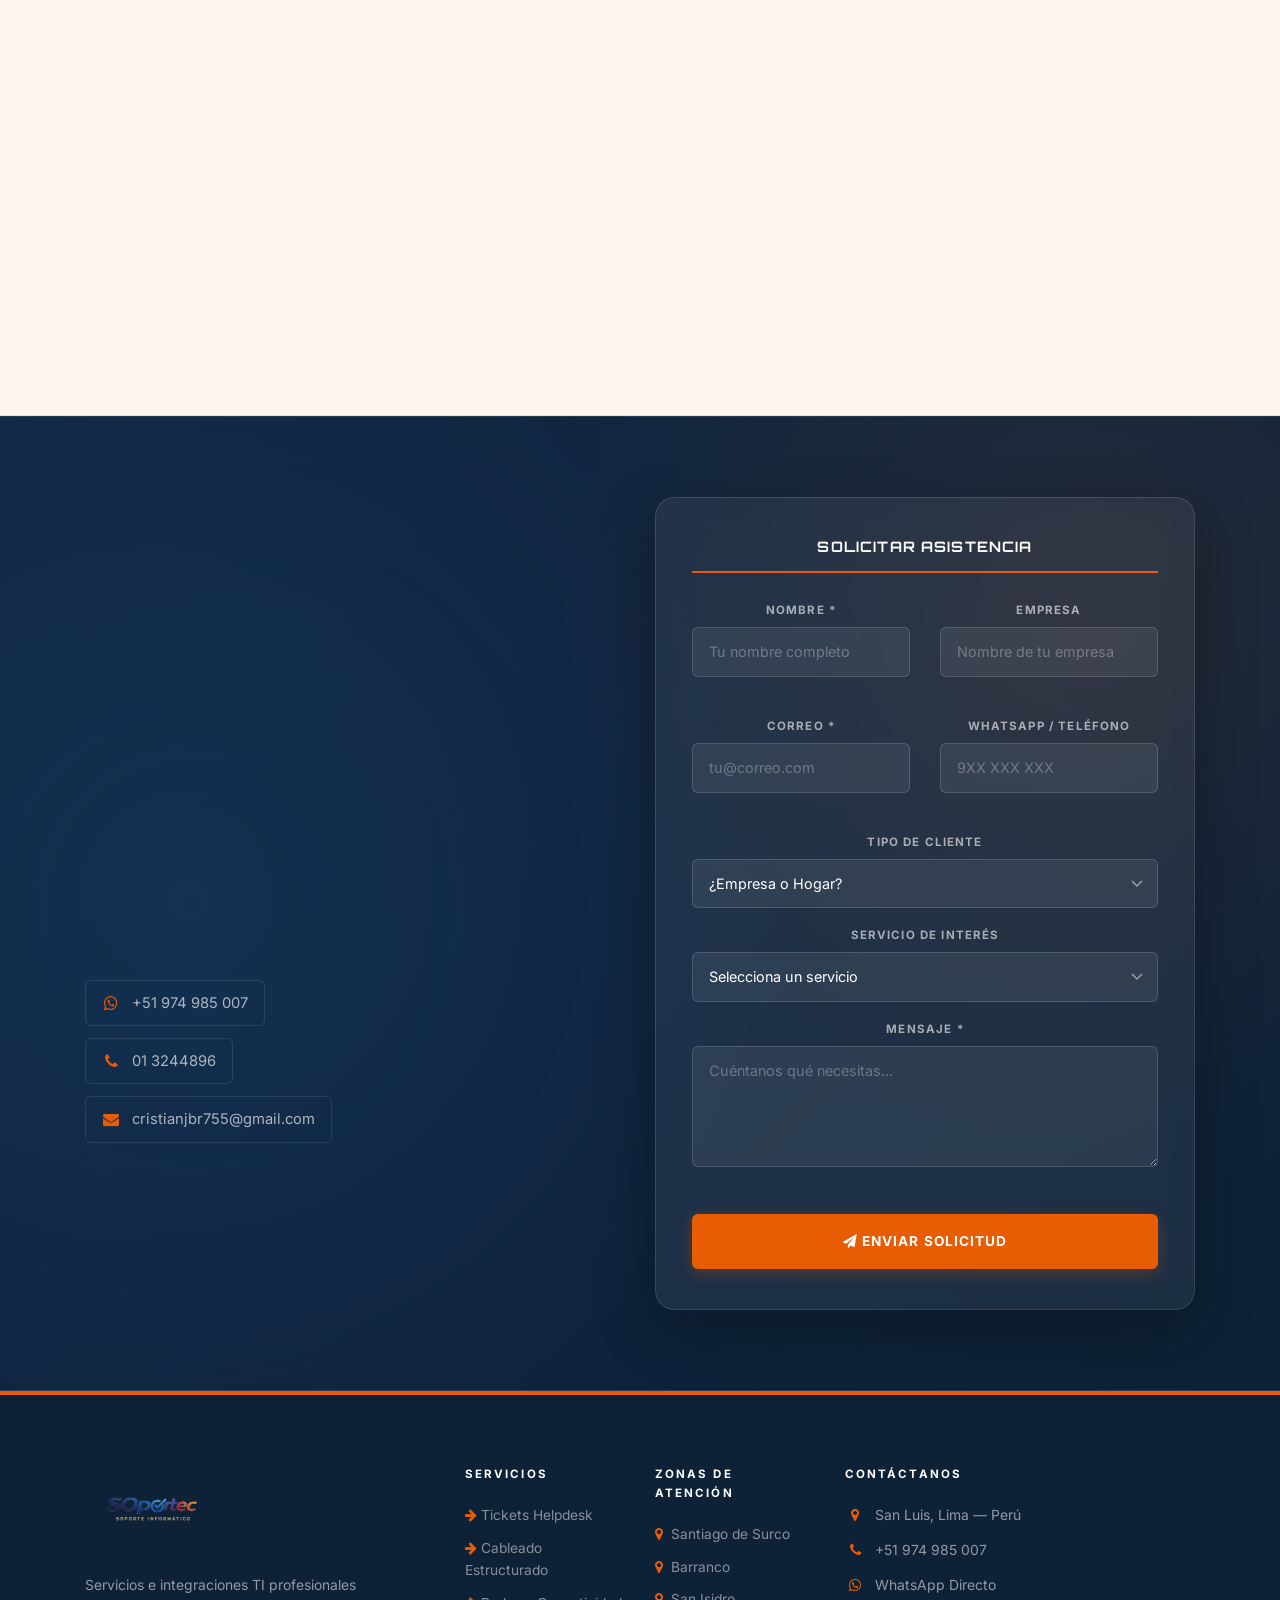
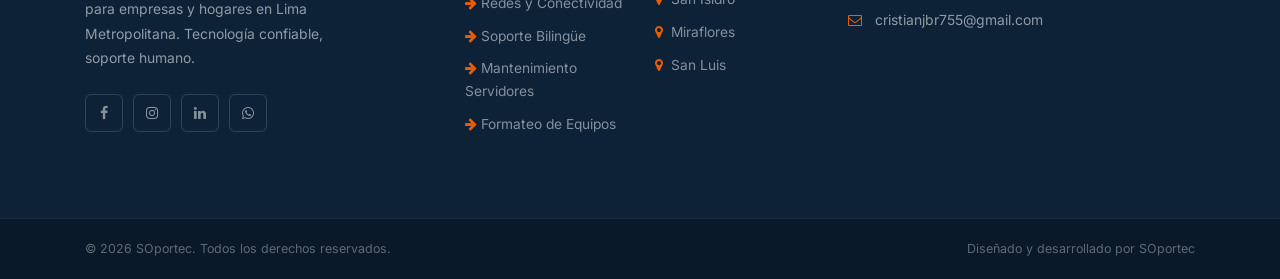
==== commit 08aa2dfc: "Mejoras visuales: boton flotante WhatsApp, fix clases Bootstrap 4/5, ajuste footer y tipografias" ====
--- a/index.html
+++ b/index.html
@@ -1,4 +1,4 @@
-<!DOCTYPE html>
+﻿<!DOCTYPE html>
 <html lang="es">
 <head>
     <meta charset="UTF-8">
@@ -277,7 +277,7 @@
                 <img src="Imagenes/images/canvia.png"   alt="Canvia" class="client-logo">
                 <img src="Imagenes/images/inka.png"     alt="Inka"  class="client-logo">
                 <!-- duplicado para loop continuo -->
-                <img src="Imagenes/images/SOportec — IT Support & Tecnología_files/bcp.webp"      alt="BCP"   class="client-logo">
+                <img src="Imagenes/images/bcp.webp"      alt="BCP"   class="client-logo">
                 <img src="Imagenes/images/bbva.jpg"     alt="BBVA"  class="client-logo">
                 <img src="Imagenes/images/aje.webp"     alt="AJE"   class="client-logo">
                 <img src="Imagenes/images/abb.png"      alt="ABB"   class="client-logo">
@@ -326,10 +326,10 @@
                     <i class="fa fa-language" style="color: #ffffff; font-size: 26px;"></i>
                 </div>
                 <div class="glass-card-tag" style="color: #60A5FA;">B2B · B2C</div>
-                <h4 class="glass-card-title fw-bold text-white">Soporte Técnico Bilingüe</h4>
+                <h4 class="glass-card-title font-weight-bold text-white">Soporte Técnico Bilingüe</h4>
                 <p class="glass-card-text text-light">Atención especializada en <strong class="text-white">inglés y español</strong> para empresas con equipos internacionales o colaboradores extranjeros. Sin barreras de comunicación.</p>
                 <div class="glass-card-footer border-top border-secondary pt-3 mt-auto">
-                    <span class="glass-card-link text-info fw-bold">HAZ CLIC AQUÍ <i class="fa fa-hand-pointer-o ms-1"></i></span>
+                    <span class="glass-card-link text-info font-weight-bold">HAZ CLIC AQUÍ <i class="fa fa-hand-pointer-o ml-1"></i></span>
                 </div>
             </div>
             <!-- CARA TRASERA -->
@@ -347,10 +347,10 @@
                         <i class="fa fa-ticket" style="color: #ffffff; font-size: 26px;"></i>
                     </div>
                     <div class="glass-card-tag" style="color: #60A5FA;">B2B</div>
-                    <h4 class="glass-card-title fw-bold text-white">Soporte por Tickets (Helpdesk)</h4>
+                    <h4 class="glass-card-title font-weight-bold text-white">Soporte por Tickets (Helpdesk)</h4>
                     <p class="glass-card-text text-light">Gestión centralizada de incidentes con trazabilidad completa, priorización por SLA y reportes de gestión. Ninguna solicitud queda sin atender.</p>
                     <div class="glass-card-footer border-top border-secondary pt-3 mt-auto">
-                        <span class="glass-card-link text-info fw-bold">HAZ CLIC AQUÍ <i class="fa fa-hand-pointer-o ms-1"></i></span>
+                        <span class="glass-card-link text-info font-weight-bold">HAZ CLIC AQUÍ <i class="fa fa-hand-pointer-o ml-1"></i></span>
                     </div>
                 </div>
                 <div class="flip-card-back" style="background-image: url('Imagenes/images/tickets.jpg.jfif'); background-size: cover; background-position: center; border-radius: 16px;"></div>
@@ -367,10 +367,10 @@
                         <img src="Imagenes/images/router.svg" alt="Cableado" class="card-svg-icon" style="width: 26px; height: 26px; filter: brightness(0) invert(1);">
                     </div>
                     <div class="glass-card-tag" style="color: #60A5FA;">B2B</div>
-                    <h4 class="glass-card-title fw-bold text-white">Cableado Estructurado</h4>
+                    <h4 class="glass-card-title font-weight-bold text-white">Cableado Estructurado</h4>
                     <p class="glass-card-text text-light">Diseño e implementación de redes físicas con Cat6/Cat6A. Gabinetes organizados, certificados y documentados para máxima eficiencia operativa.</p>
                     <div class="glass-card-footer border-top border-secondary pt-3 mt-auto">
-                        <span class="glass-card-link text-info fw-bold">HAZ CLIC AQUÍ <i class="fa fa-hand-pointer-o ms-1"></i></span>
+                        <span class="glass-card-link text-info font-weight-bold">HAZ CLIC AQUÍ <i class="fa fa-hand-pointer-o ml-1"></i></span>
                     </div>
                 </div>
                 <div class="flip-card-back" style="background-image: url('Imagenes/images/cableado.jpg.jfif'); background-size: cover; background-position: center; border-radius: 16px;"></div>
@@ -387,10 +387,10 @@
                         <img src="Imagenes/images/person-raised-hand.svg" alt="Visita" class="card-svg-icon" style="width: 26px; height: 26px; filter: brightness(0) invert(1);">
                     </div>
                     <div class="glass-card-tag" style="color: #60A5FA;">B2B · B2C</div>
-                    <h4 class="glass-card-title fw-bold text-white">Visitas Presenciales</h4>
+                    <h4 class="glass-card-title font-weight-bold text-white">Visitas Presenciales</h4>
                     <p class="glass-card-text text-light">Soporte técnico in situ en tu oficina o domicilio. Resolvemos problemas complejos que requieren presencia física, con atención rápida.</p>
                     <div class="glass-card-footer border-top border-secondary pt-3 mt-auto">
-                        <span class="glass-card-link text-info fw-bold">HAZ CLIC AQUÍ <i class="fa fa-hand-pointer-o ms-1"></i></span>
+                        <span class="glass-card-link text-info font-weight-bold">HAZ CLIC AQUÍ <i class="fa fa-hand-pointer-o ml-1"></i></span>
                     </div>
                 </div>
                 <div class="flip-card-back" style="background-image: url('Imagenes/images/visitas.jpg.jfif'); background-size: cover; background-position: center; border-radius: 16px;"></div>
@@ -407,10 +407,10 @@
                         <img src="Imagenes/images/hdd-rack.svg" alt="Servidores" class="card-svg-icon" style="width: 26px; height: 26px; filter: brightness(0) invert(1);">
                     </div>
                     <div class="glass-card-tag" style="color: #60A5FA;">B2B</div>
-                    <h4 class="glass-card-title fw-bold text-white">Mantenimiento de Servidores</h4>
+                    <h4 class="glass-card-title font-weight-bold text-white">Mantenimiento de Servidores</h4>
                     <p class="glass-card-text text-light">Optimización preventiva y correctiva de infraestructura crítica. Monitoreo, actualizaciones y gestión de backups para garantizar disponibilidad 24/7.</p>
                     <div class="glass-card-footer border-top border-secondary pt-3 mt-auto">
-                        <span class="glass-card-link text-info fw-bold">HAZ CLIC AQUÍ <i class="fa fa-hand-pointer-o ms-1"></i></span>
+                        <span class="glass-card-link text-info font-weight-bold">HAZ CLIC AQUÍ <i class="fa fa-hand-pointer-o ml-1"></i></span>
                     </div>
                 </div>
                 <div class="flip-card-back" style="background-image: url('Imagenes/images/servidores.jpg.jfif'); background-size: cover; background-position: center; border-radius: 16px;"></div>
@@ -428,14 +428,14 @@
                     <i class="fa fa-globe" style="color: #ffffff; font-size: 26px;"></i>
                 </div>
                 <div class="glass-card-tag" style="color: #60A5FA;">B2B</div>
-                <h4 class="glass-card-title fw-bold text-white">Diseño de Páginas Web</h4>
+                <h4 class="glass-card-title font-weight-bold text-white">Diseño de Páginas Web</h4>
                 
                 <p class="glass-card-text text-light">
                     Desarrollo de <strong class="text-white">sitios web a medida</strong>, responsivos y optimizados. Diseño de interfaces modernas e interactivas para impulsar la presencia digital de tu negocio.
                 </p>
 
                 <div class="glass-card-footer border-top border-secondary pt-3 mt-auto">
-                    <span class="glass-card-link text-info fw-bold">HAZ CLIC AQUÍ <i class="fa fa-hand-pointer-o ms-1"></i></span>
+                    <span class="glass-card-link text-info font-weight-bold">HAZ CLIC AQUÍ <i class="fa fa-hand-pointer-o ml-1"></i></span>
                 </div>
             </div>
             <div class="flip-card-back" style="background-image: url('Soportec-Imagenes/Desarrollador.jpg'); background-size: cover; background-position: center; border-radius: 16px;"></div>
@@ -452,7 +452,7 @@
                     <i class="fa fa-wifi" style="color: #ffffff; font-size: 26px;"></i>
                 </div>
                 <div class="glass-card-tag" style="color: #60A5FA;">B2B · B2C</div>
-                <h4 class="glass-card-title fw-bold text-white">Redes y Conectividad</h4>
+                <h4 class="glass-card-title font-weight-bold text-white">Redes y Conectividad</h4>
                 
                 <!-- Añadimos class="text-white" en el strong -->
                 <p class="glass-card-text text-light">
@@ -460,7 +460,7 @@
                 </p>
 
                 <div class="glass-card-footer border-top border-secondary pt-3 mt-auto">
-                    <span class="glass-card-link text-info fw-bold">HAZ CLIC AQUÍ <i class="fa fa-hand-pointer-o ms-1"></i></span>
+                    <span class="glass-card-link text-info font-weight-bold">HAZ CLIC AQUÍ <i class="fa fa-hand-pointer-o ml-1"></i></span>
                 </div>
             </div>
             <div class="flip-card-back" style="background-image: url('Imagenes/images/redes.jpg.jfif'); background-size: cover; background-position: center; border-radius: 16px;"></div>
@@ -477,10 +477,10 @@
                         <i class="fa fa-shopping-cart" style="color: #ffffff; font-size: 26px;"></i>
                     </div>
                     <div class="glass-card-tag" style="color: #60A5FA;">B2B · B2C</div>
-                    <h4 class="glass-card-title fw-bold text-white">Suministro de Accesorios</h4>
+                    <h4 class="glass-card-title font-weight-bold text-white">Suministro de Accesorios</h4>
                     <p class="glass-card-text text-light">Venta y provisión de periféricos, hardware tecnológico y consumibles. Asesoría personalizada para elegir los equipos que mejor se adaptan a tu presupuesto y necesidades.</p>
                     <div class="glass-card-footer border-top border-secondary pt-3 mt-auto">
-                        <span class="glass-card-link text-info fw-bold">HAZ CLIC AQUÍ <i class="fa fa-hand-pointer-o ms-1"></i></span>
+                        <span class="glass-card-link text-info font-weight-bold">HAZ CLIC AQUÍ <i class="fa fa-hand-pointer-o ml-1"></i></span>
                     </div>
                 </div>
                 <div class="flip-card-back" style="background-image: url('Imagenes/images/accesorios.jpg.jfif'); background-size: cover; background-position: center; border-radius: 16px;"></div>
@@ -499,10 +499,10 @@
                 </div>
                 
                 <div class="glass-card-tag" style="color: #60A5FA;">B2B · B2C</div>
-                <h4 class="glass-card-title fw-bold text-white">Formateo y Preparacion</h4>
+                <h4 class="glass-card-title font-weight-bold text-white">Formateo y Preparación</h4>
                 <p class="glass-card-text text-light">Restauración total y configuración a medida. Incluye instalación limpia del sistema operativo, respaldo de datos (backup), actualización de drivers y software esencial.</p>
                 <div class="glass-card-footer border-top border-secondary pt-3 mt-auto">
-                    <span class="glass-card-link text-info fw-bold">HAZ CLIC AQUÍ <i class="fa fa-hand-pointer-o ms-1"></i></span>
+                    <span class="glass-card-link text-info font-weight-bold">HAZ CLIC AQUÍ <i class="fa fa-hand-pointer-o ml-1"></i></span>
                 </div>
             </div>
             <div class="flip-card-back" style="background-image: url('Imagenes/images/formateo.jpg.jfif'); background-size: cover; background-position: center; border-radius: 16px;"></div>
@@ -524,7 +524,7 @@
             <!-- Columna izquierda: imagen y stats -->
             <div class="col-lg-5 mb-5 mb-lg-0">
                 <div class="why-img-wrap reveal">
-                    <img src="Imagenes/images/infraestrucutra.jpg" alt="Equipo SOportec" class="why-img">
+                    <img src="Imagenes/images/infraestrucutra.jpg" loading="lazy" alt="Equipo SOportec" class="why-img">
                     <div class="why-badge why-badge-1">
                         <i class="fa fa-bolt"></i>
                         <span><strong>&lt;2h</strong><br>Respuesta</span>
@@ -894,6 +894,13 @@
     </div>
 </section>
 
+<!-- Botón flotante WhatsApp -->
+<a href="https://wa.me/51974985007" target="_blank" rel="noopener"
+   class="whatsapp-float" aria-label="Contactar por WhatsApp">
+    <span class="wa-tooltip">¡Escríbenos!</span>
+    <i class="fa fa-whatsapp"></i>
+</a>
+
 <!-- Scroll to Top -->
 <a href="#" id="scrollTop" aria-label="Volver arriba"><i class="fa fa-chevron-up"></i></a>
 
--- a/style.css
+++ b/style.css
@@ -1359,8 +1359,8 @@
 .why-feature:hover .why-feature-icon .fa { color: #fff; }
 
 .why-feature h5 {
-    font-family: var(--font-display);
-    font-size: 0.78rem;
+    font-family: var(--font-body);
+    font-size: 0.82rem;
     font-weight: 700;
     color: var(--text-dark);
     letter-spacing: 0.04em;
@@ -1732,20 +1732,20 @@
 .footer-top { padding: 70px 0 48px; }
 
 .footer-logo {
-    height: 160px;
+    height: 90px;
     width: auto;
     margin-bottom: 18px;
 }
 
 /* Tablet */
 @media (max-width: 991px) {
-    .footer-logo { height: 130px; }
+    .footer-logo { height: 75px; }
 }
 
 /* Móvil */
 @media (max-width: 767px) {
     .footer-logo {
-        height: 180px;
+        height: 80px;
         margin-left: auto;
         margin-right: auto;
     }
@@ -1778,10 +1778,10 @@
 }
 
 .footer-heading {
-    font-family: var(--font-display);
-    font-size: 0.68rem;
+    font-family: var(--font-body);
+    font-size: 0.72rem;
     font-weight: 700;
-    letter-spacing: 0.2em;
+    letter-spacing: 0.18em;
     text-transform: uppercase;
     color: #fff;
     margin-bottom: 20px;
@@ -2095,7 +2095,7 @@
 @media (max-width: 767px) {
     .hero-title { font-size: clamp(26px, 8vw, 40px); }
     .hero-subtitle { font-size: 0.95rem; }
-    .hero-actions { flex-direction: column; align-items: flex-start; }
+    .hero-actions { flex-direction: column; align-items: center; }
     .hero-actions .btn-tech { width: 100%; justify-content: center; }
     .hero-stat-divider { display: none; }
     .hero-stats { gap: 16px; }
@@ -2698,4 +2698,134 @@
     text-decoration: none;
     transform: translateY(-3px);
     box-shadow: 0 8px 22px rgba(255, 255, 255, 0.25);
-}+}
+
+
+/* ================================================================
+   BOTÓN FLOTANTE WHATSAPP
+================================================================ */
+.whatsapp-float {
+    position: fixed;
+    bottom: 90px;
+    right: 28px;
+    z-index: 1000;
+    width: 56px;
+    height: 56px;
+    background: #25D366;
+    border-radius: 50%;
+    display: flex;
+    align-items: center;
+    justify-content: center;
+    color: #fff;
+    font-size: 1.6rem;
+    box-shadow: 0 4px 20px rgba(37, 211, 102, 0.5);
+    transition: transform 0.3s ease, box-shadow 0.3s ease;
+    text-decoration: none;
+}
+
+.whatsapp-float:hover {
+    transform: scale(1.12) translateY(-3px);
+    box-shadow: 0 8px 28px rgba(37, 211, 102, 0.65);
+    color: #fff;
+    text-decoration: none;
+}
+
+.whatsapp-float::before {
+    content: '';
+    position: absolute;
+    width: 100%;
+    height: 100%;
+    border-radius: 50%;
+    background: rgba(37, 211, 102, 0.4);
+    animation: waPulse 2.2s ease-out infinite;
+}
+
+@keyframes waPulse {
+    0%   { transform: scale(1);   opacity: 0.8; }
+    70%  { transform: scale(1.6); opacity: 0; }
+    100% { transform: scale(1.6); opacity: 0; }
+}
+
+/* Tooltip WhatsApp */
+.whatsapp-float .wa-tooltip {
+    position: absolute;
+    right: 68px;
+    background: rgba(0,0,0,0.85);
+    color: #fff;
+    font-size: 0.75rem;
+    font-weight: 600;
+    padding: 6px 12px;
+    border-radius: 6px;
+    white-space: nowrap;
+    opacity: 0;
+    transform: translateX(8px);
+    transition: opacity 0.3s ease, transform 0.3s ease;
+    pointer-events: none;
+}
+
+.whatsapp-float .wa-tooltip::after {
+    content: '';
+    position: absolute;
+    left: 100%;
+    top: 50%;
+    transform: translateY(-50%);
+    border: 5px solid transparent;
+    border-left-color: rgba(0,0,0,0.85);
+}
+
+.whatsapp-float:hover .wa-tooltip {
+    opacity: 1;
+    transform: translateX(0);
+}
+
+/* Ajuste en móvil */
+@media (max-width: 767px) {
+    .whatsapp-float {
+        bottom: 80px;
+        right: 20px;
+        width: 50px;
+        height: 50px;
+        font-size: 1.4rem;
+    }
+}
+
+/* ================================================================
+   MEJORAS GLASS CARD — fix Bootstrap 4 vs 5
+================================================================ */
+/* Asegura que los títulos de tarjeta sean bold aunque fw-bold no exista en BS4 */
+.glass-card-title {
+    font-weight: 700 !important;
+}
+
+/* Corrige color de tag de tarjeta */
+.glass-card .glass-card-tag {
+    color: var(--blue-light) !important;
+}
+
+/* Corrige ícono de tarjeta */
+.glass-card .glass-card-icon {
+    background-color: var(--orange) !important;
+}
+.glass-card .glass-card-icon .fa,
+.glass-card .glass-card-icon img {
+    color: #ffffff;
+    filter: brightness(0) invert(1);
+}
+
+/* Texto blanco dentro de tarjetas con fondo oscuro */
+.flip-card-front .glass-card-title {
+    color: #ffffff !important;
+}
+.flip-card-front .glass-card-text {
+    color: rgba(255,255,255,0.85) !important;
+}
+.flip-card-front .glass-card-tag {
+    color: #60A5FA !important;
+}
+.flip-card-front .glass-card-link {
+    color: #60A5FA !important;
+    font-weight: 700;
+}
+.flip-card-front .glass-card-footer {
+    border-top-color: rgba(255,255,255,0.15) !important;
+}
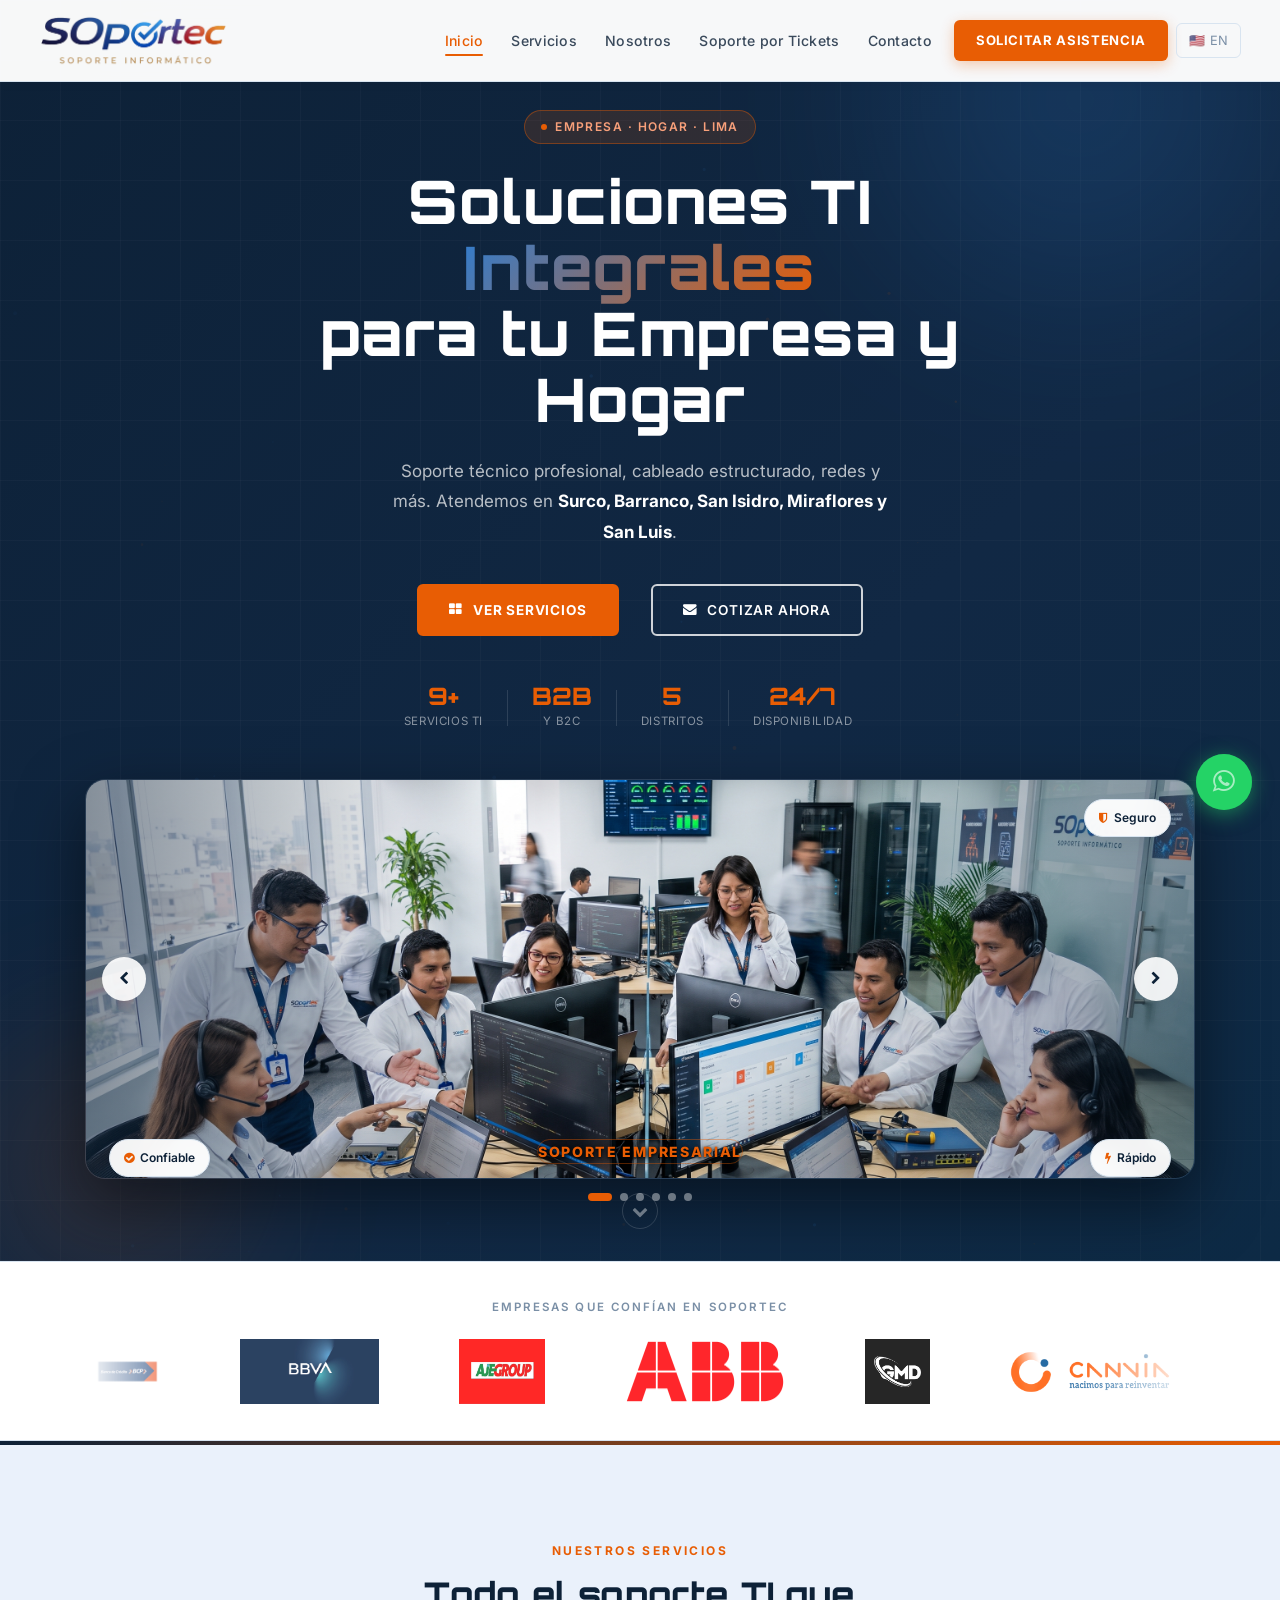
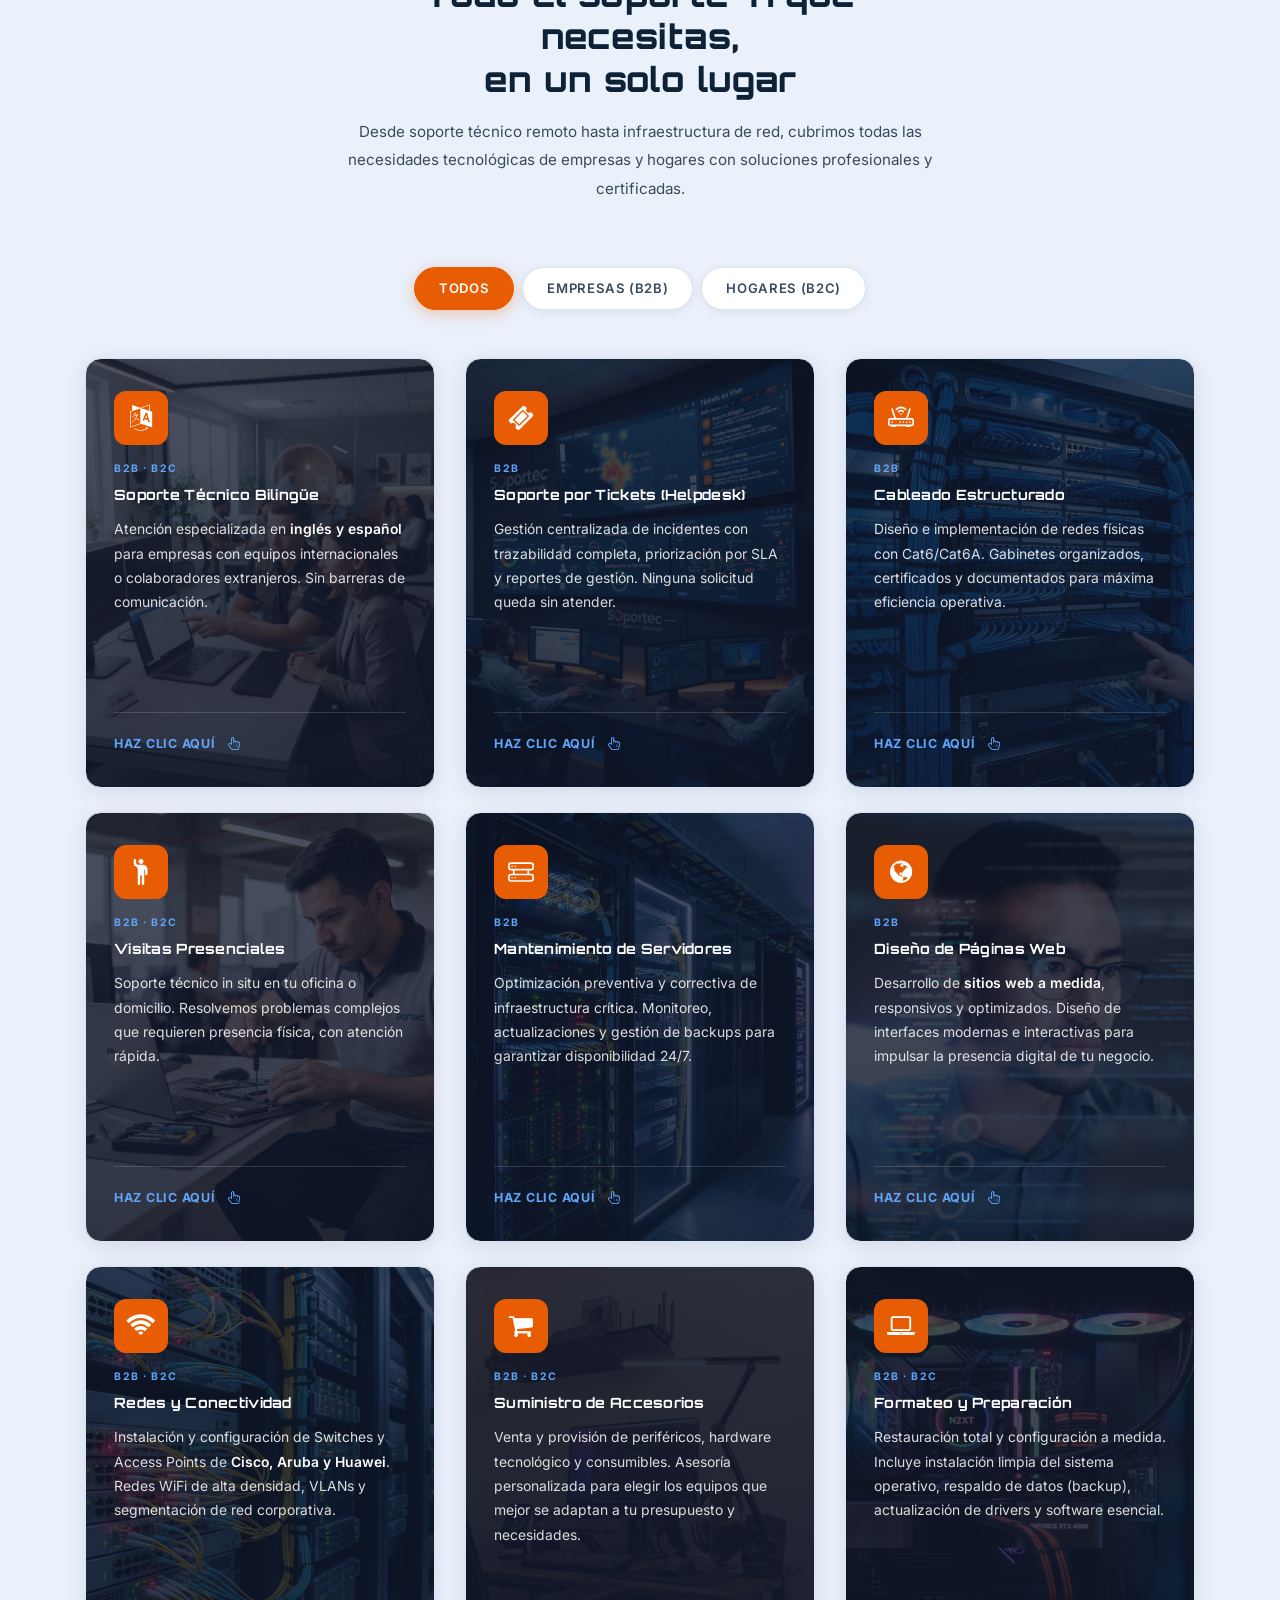
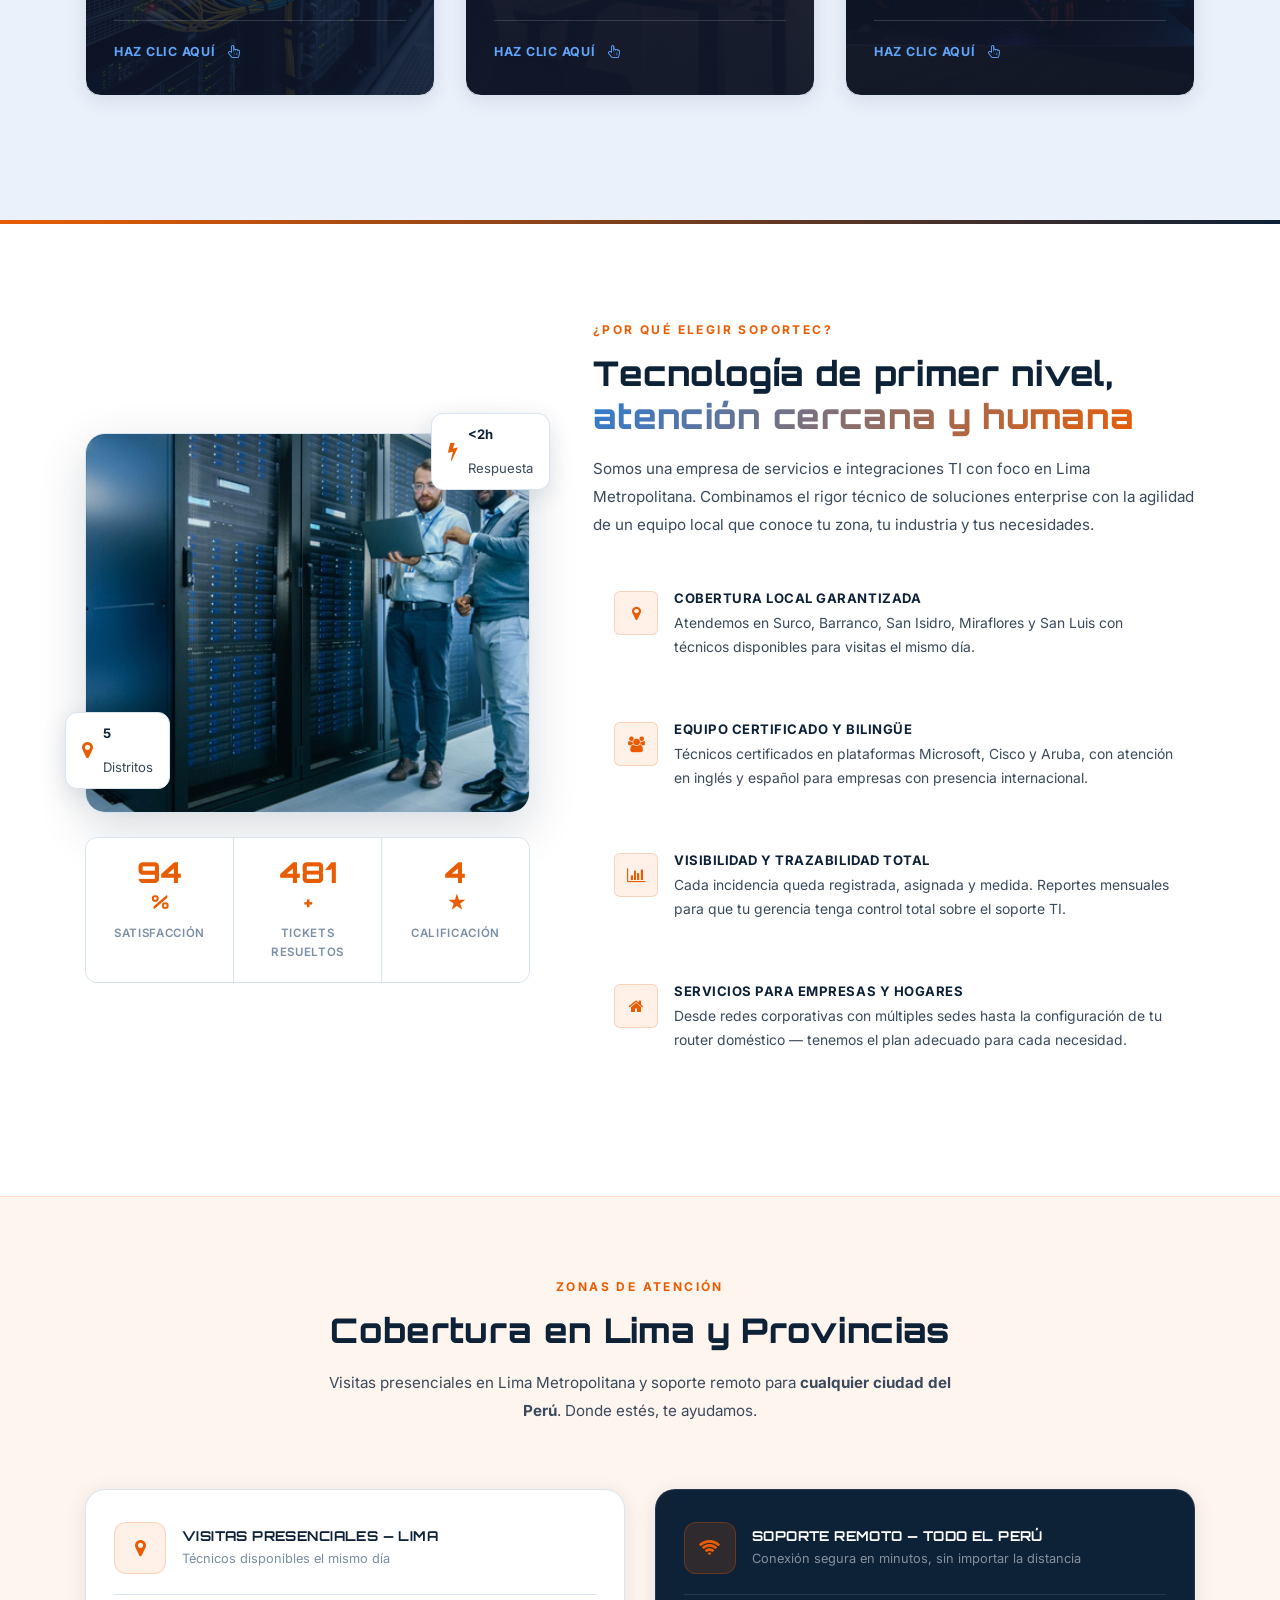
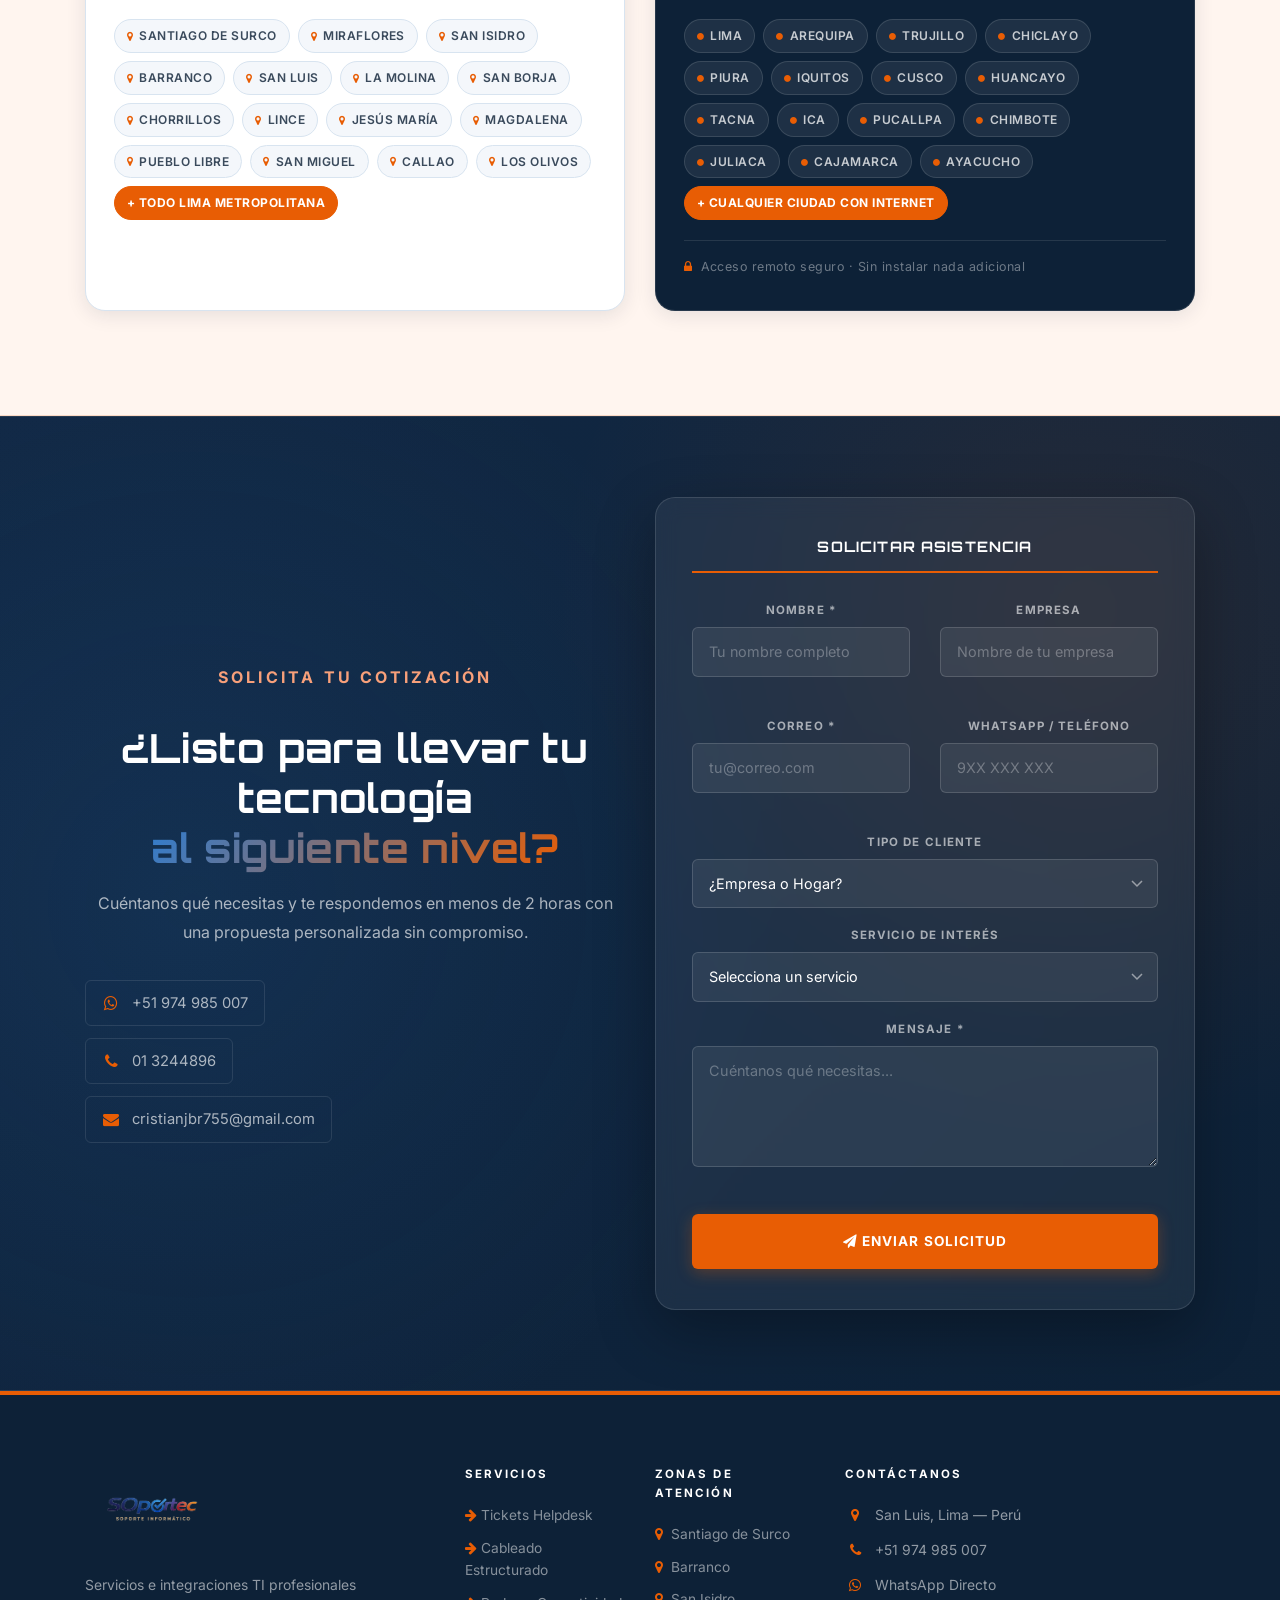
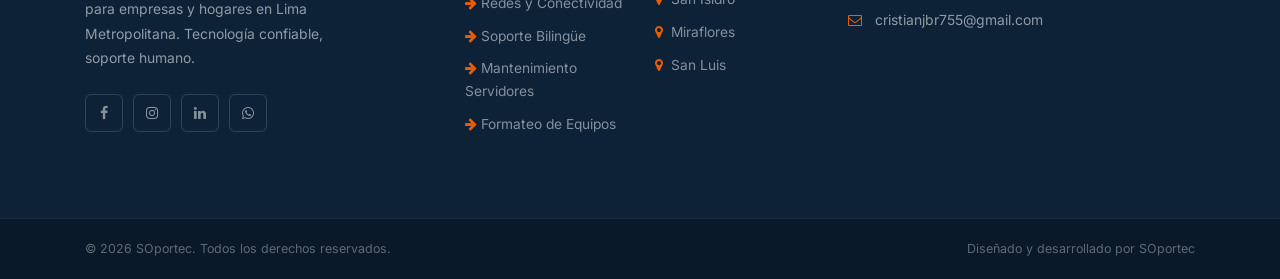
==== commit a813f660: "Cache busting para moviles: style.css?v=2.2 y script.js?v=2.2" ====
--- a/index.html
+++ b/index.html
@@ -15,8 +15,8 @@
     <link rel="stylesheet" href="https://stackpath.bootstrapcdn.com/bootstrap/4.2.1/css/bootstrap.min.css">
     <!-- Font Awesome 4 -->
     <link rel="stylesheet" href="https://stackpath.bootstrapcdn.com/font-awesome/4.7.0/css/font-awesome.min.css">
-    <!-- Estilos propios -->
-    <link rel="stylesheet" href="style.css">
+    <!-- Estilos propios (con versionado para forzar actualizacion en moviles) -->
+    <link rel="stylesheet" href="style.css?v=2.2">
 
     <!-- jQuery + Bootstrap JS -->
     <script src="https://code.jquery.com/jquery-3.3.1.slim.min.js"></script>
@@ -907,7 +907,7 @@
 <!-- Google Translate (oculto) -->
 <div id="google_translate_element" style="display:none;"></div>
 
-<script src="script.js"></script>
+<script src="script.js?v=2.2"></script>
 <script>
   // Alternar ícono del menú hamburguesa ↔ X en mobile (Bootstrap 4 + jQuery)
   $(document).ready(function () {
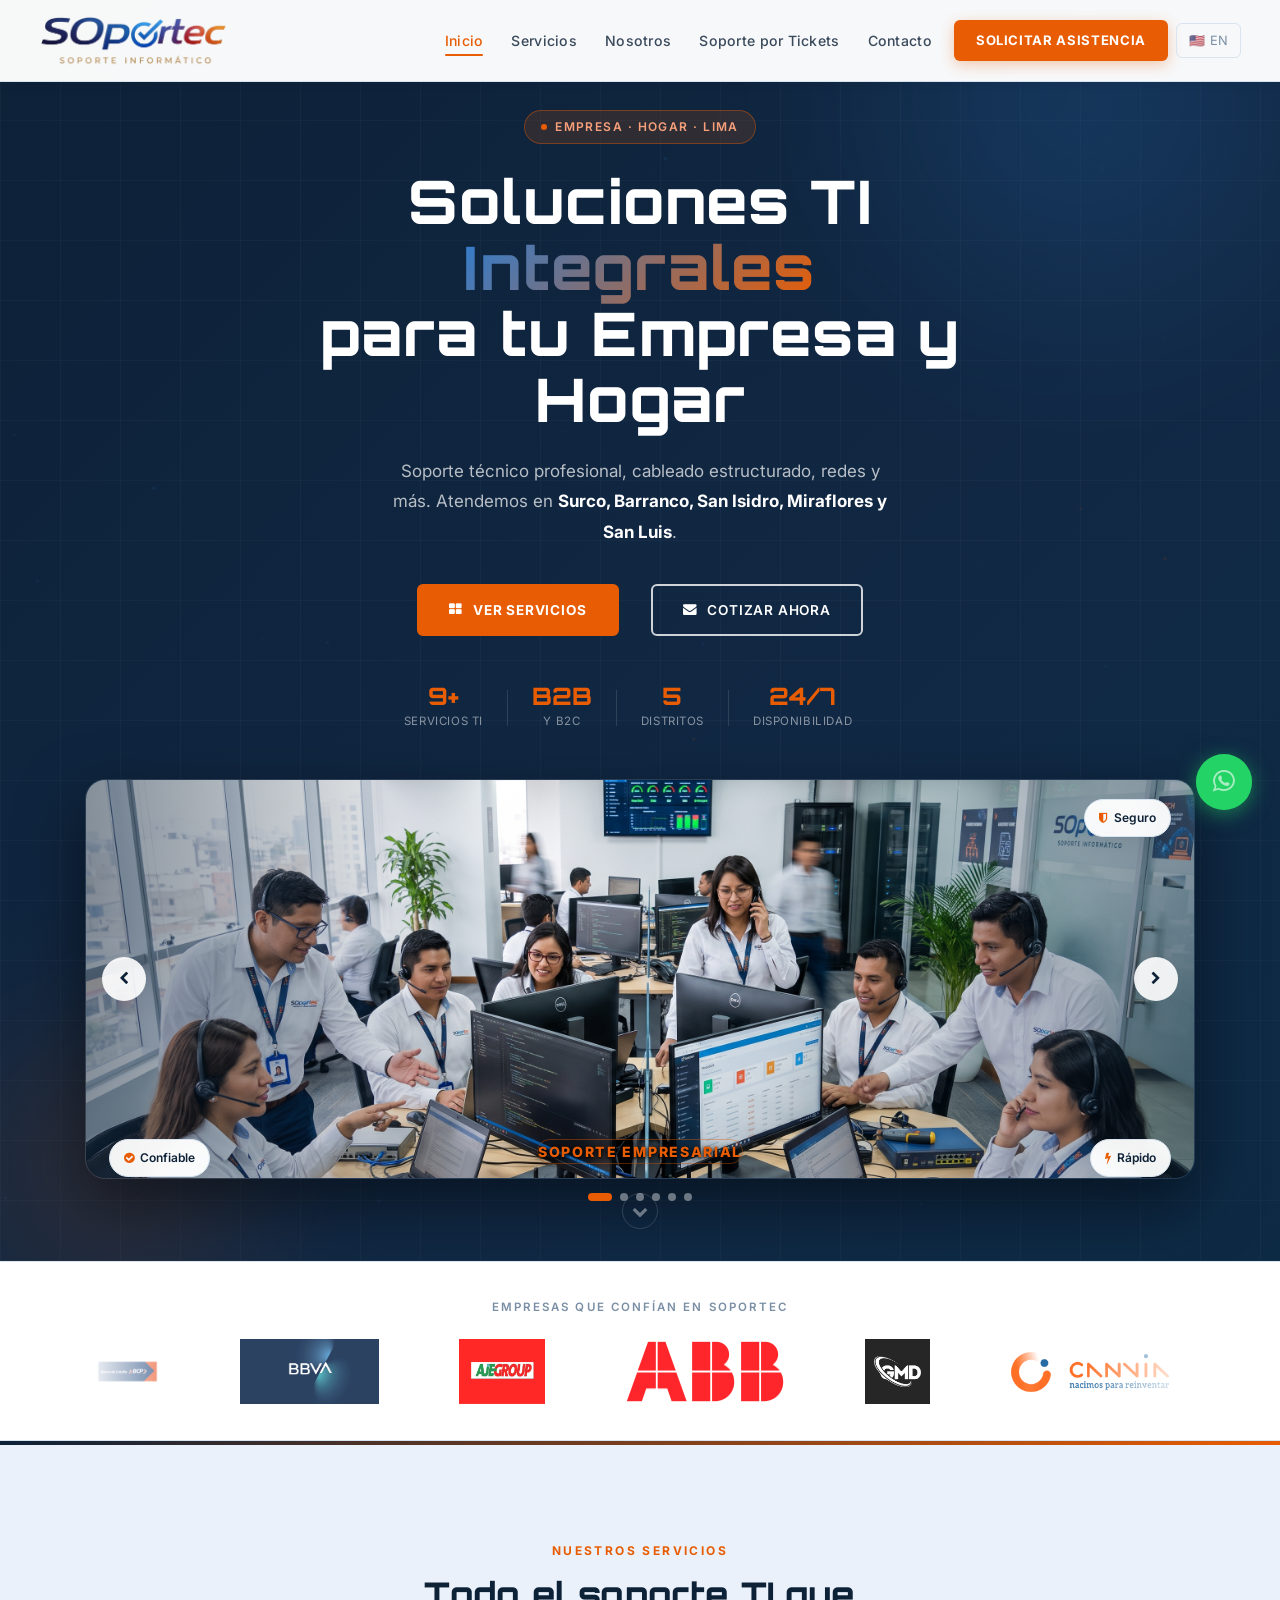
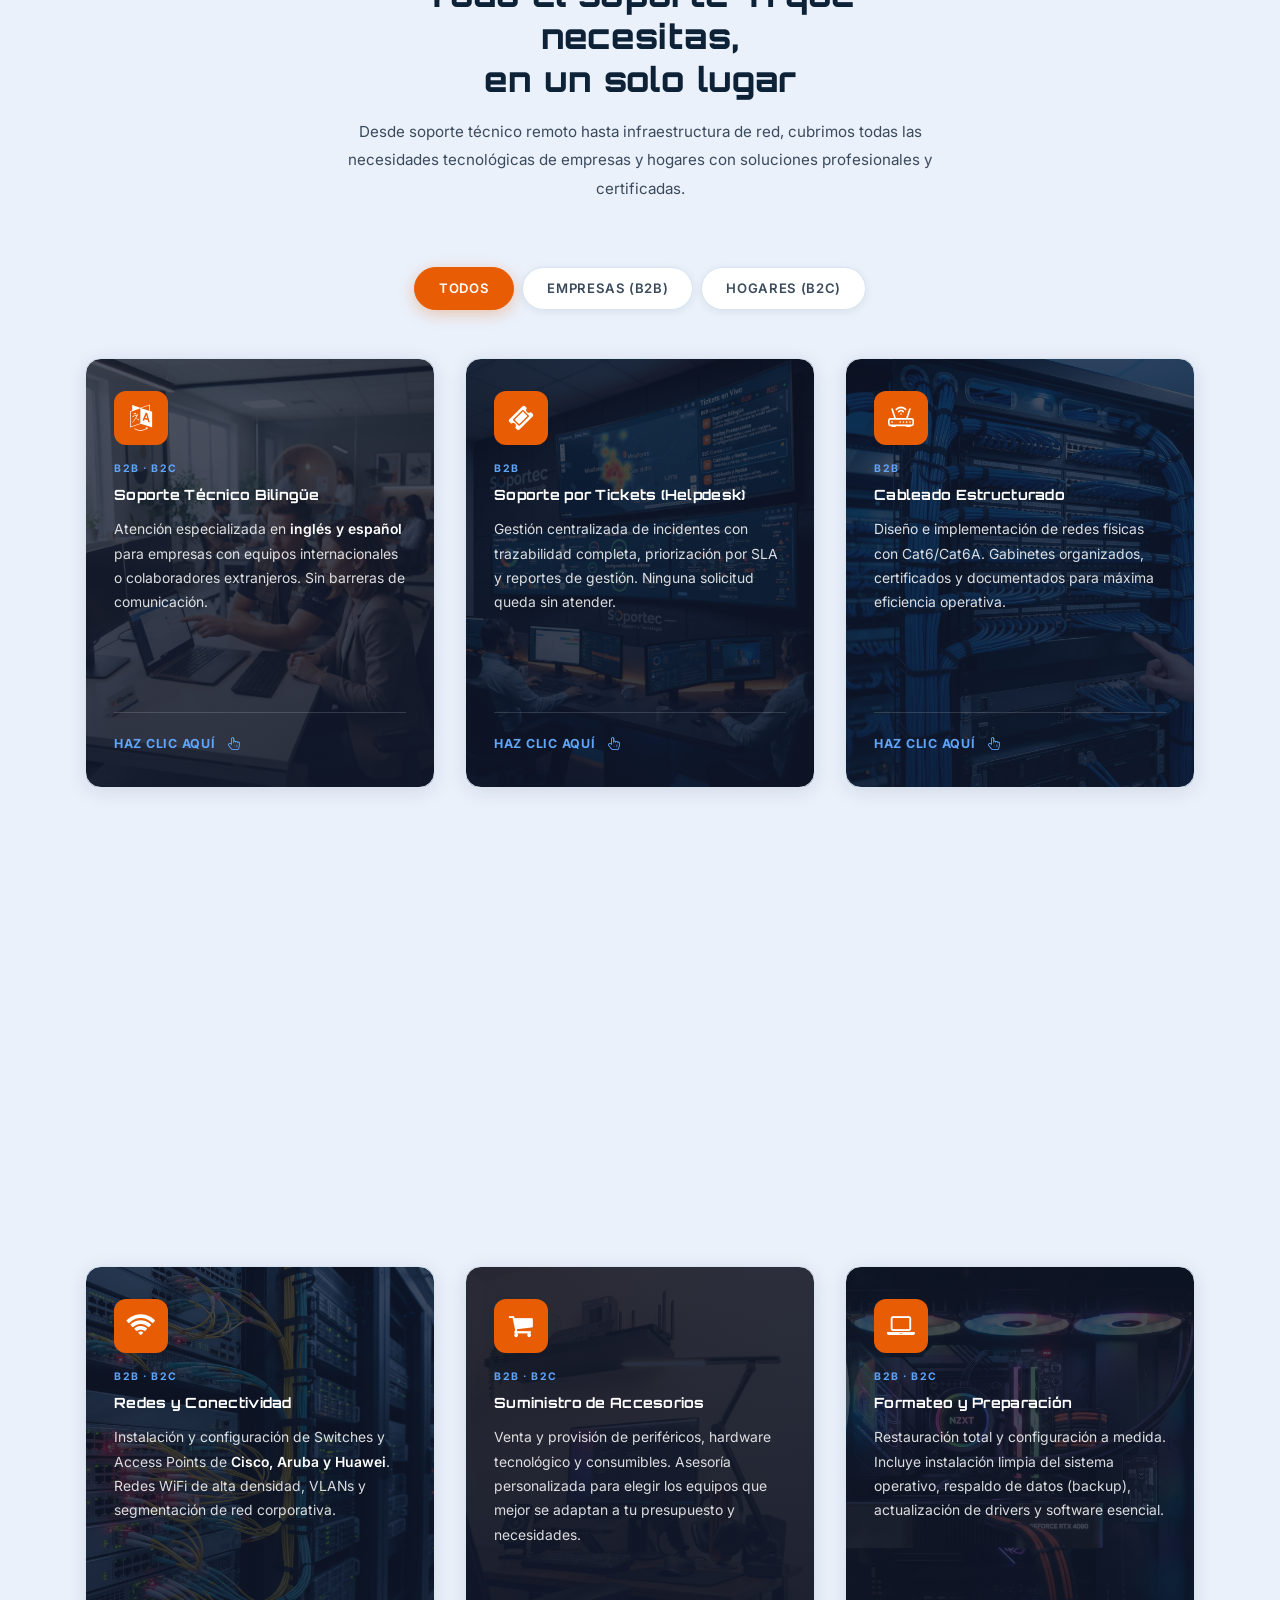
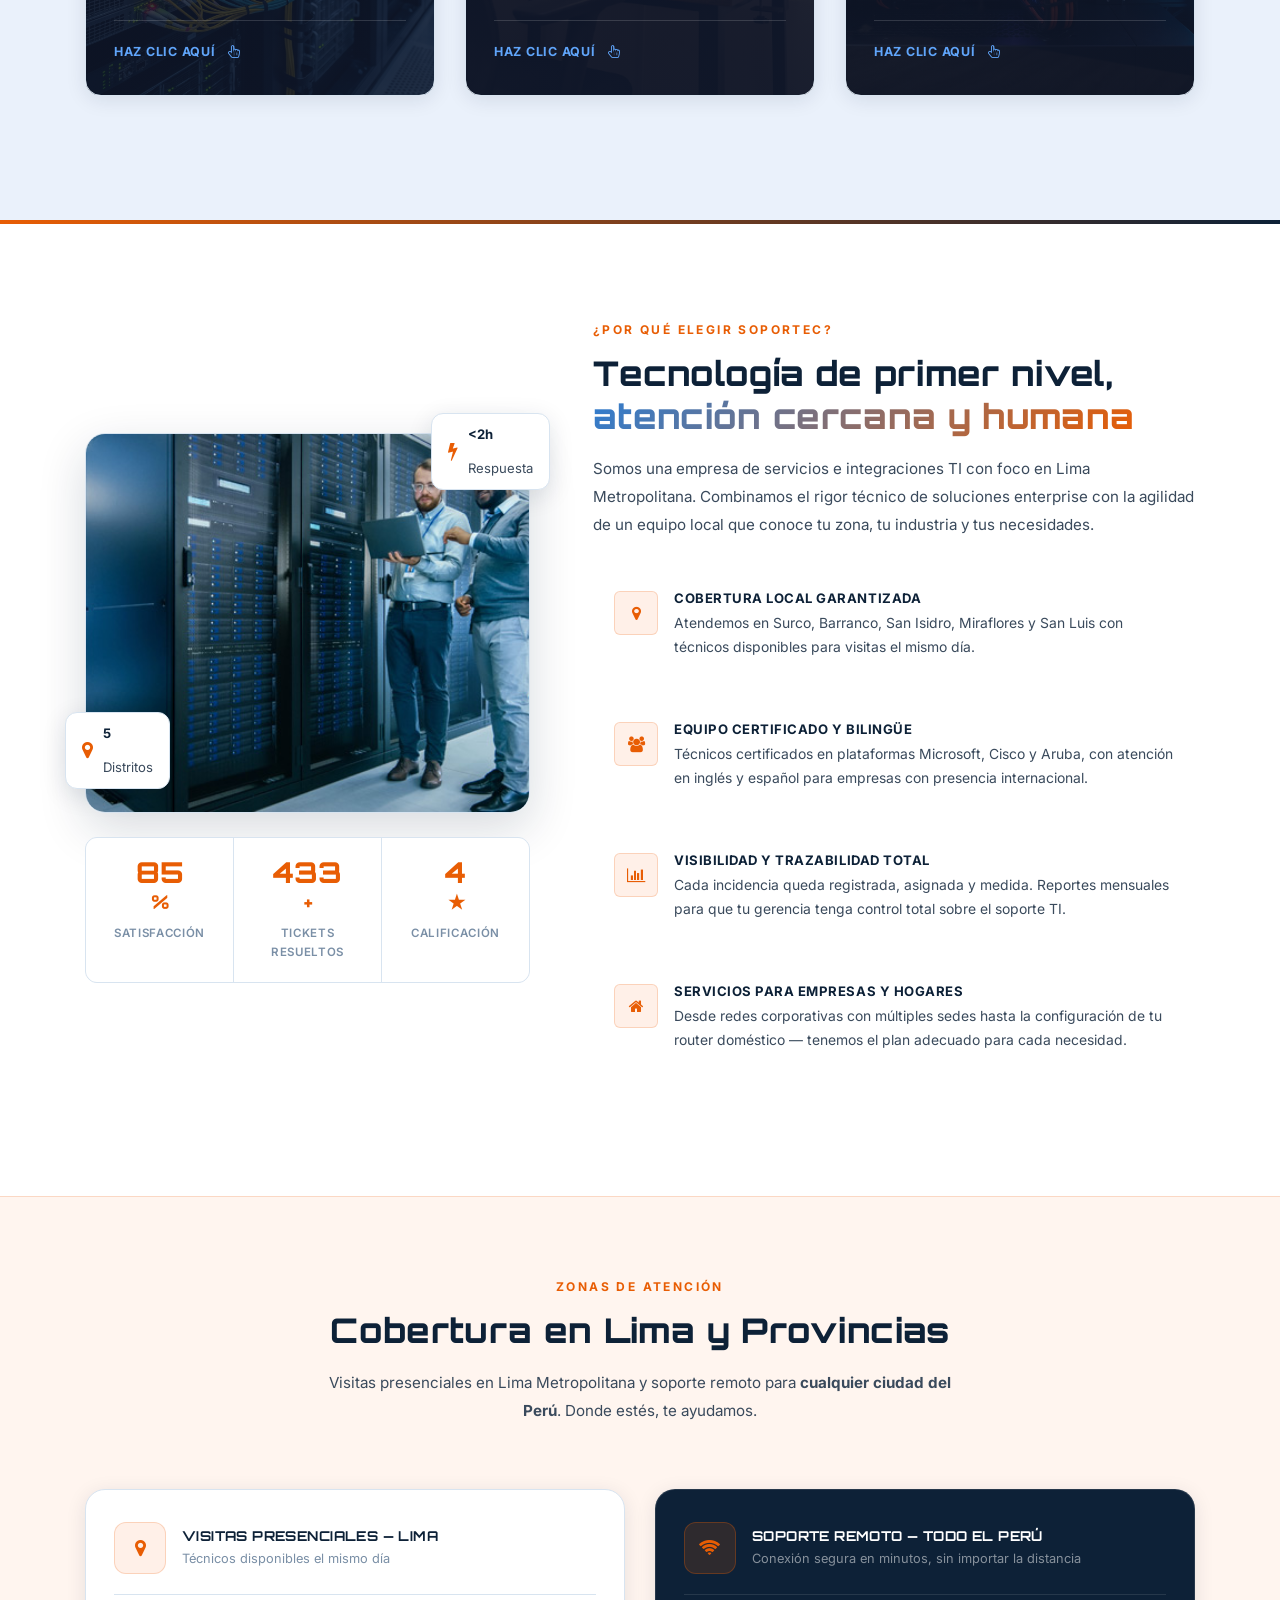
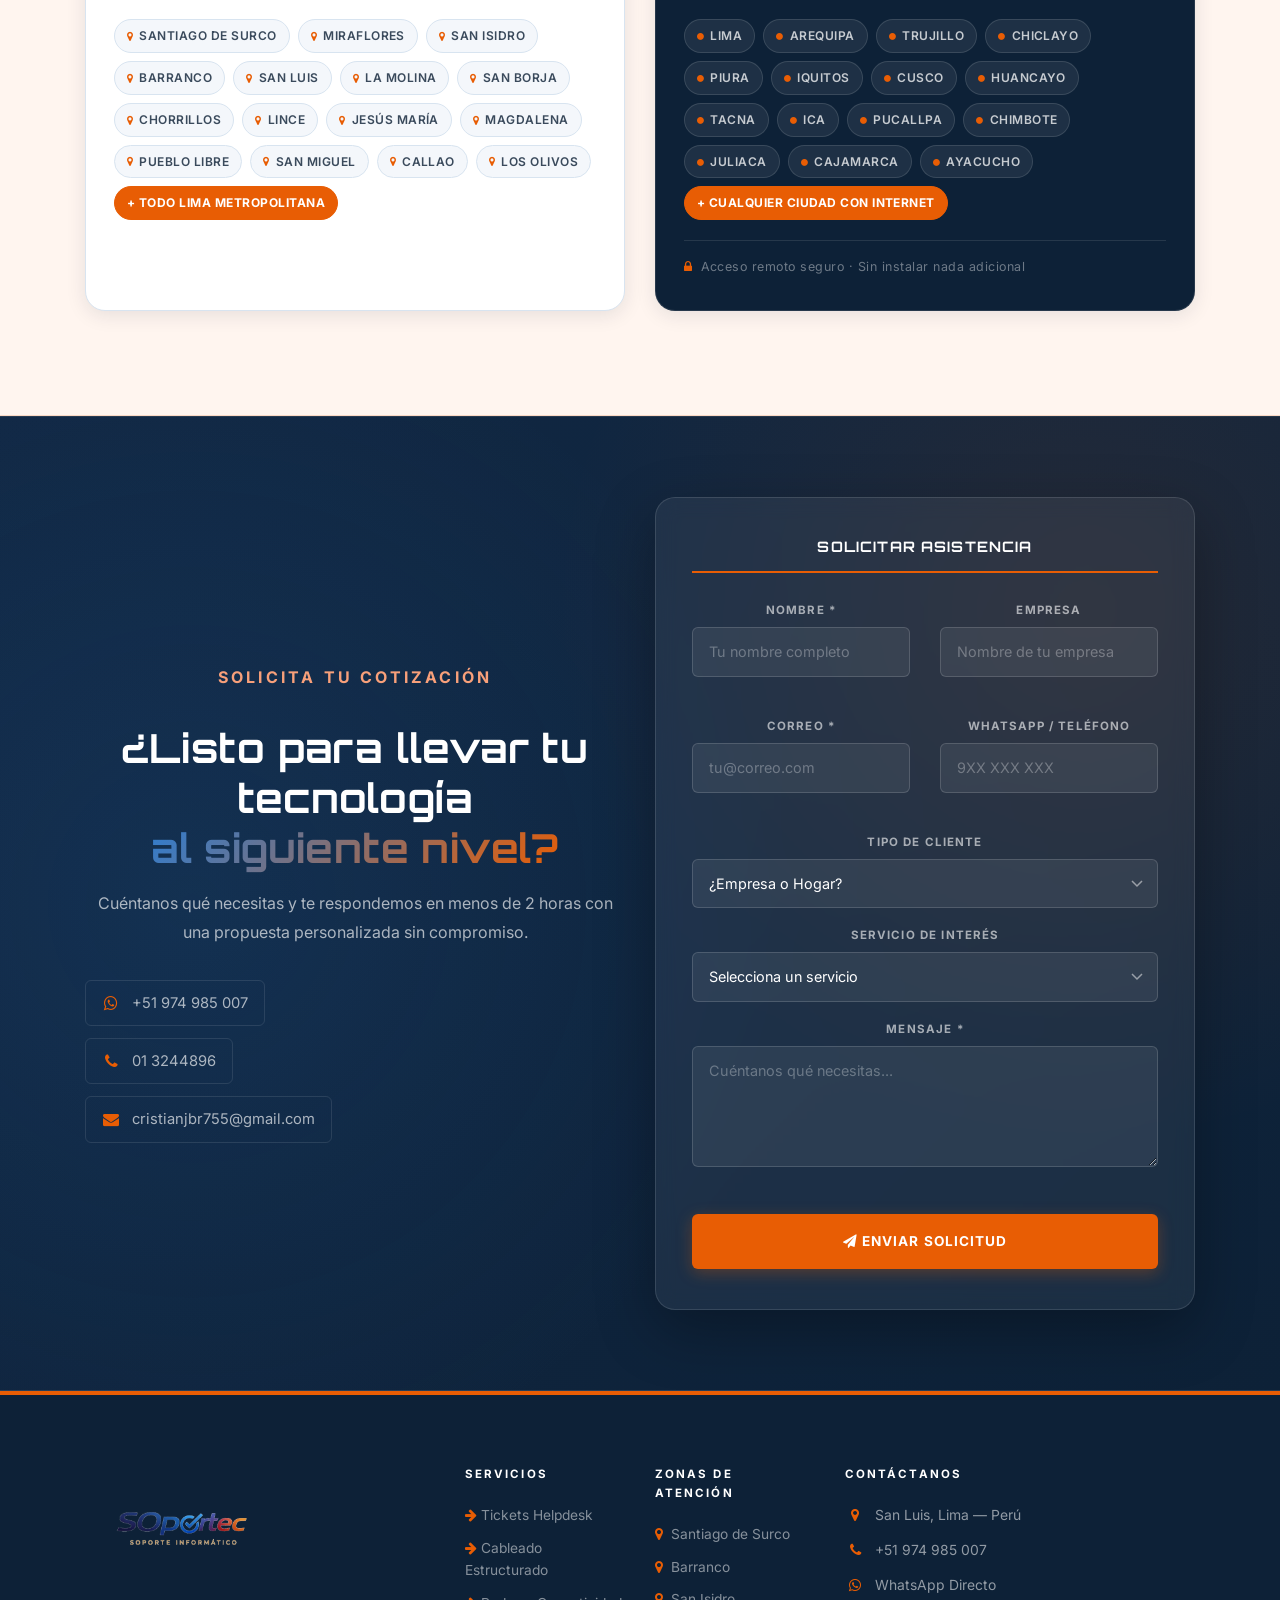
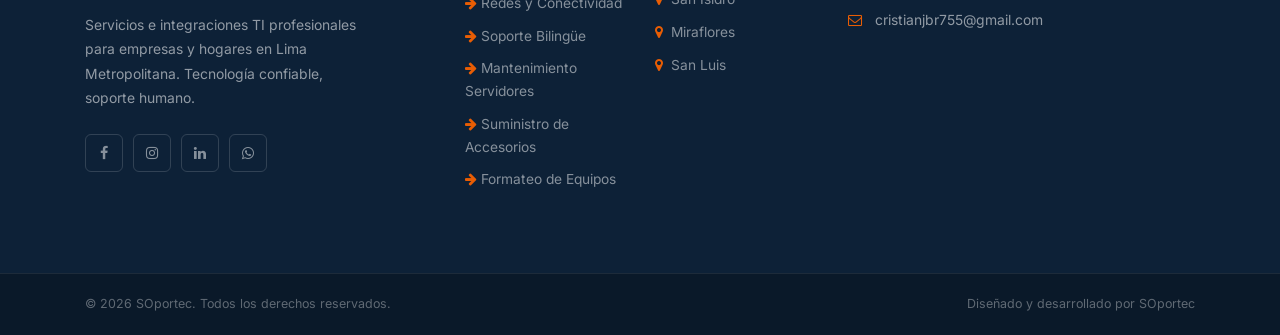
==== commit 12948c1b: "feat: crear página Suministro de Accesorios y enlazar desde tarjeta e index + footers" ====
--- a/index.html
+++ b/index.html
@@ -470,7 +470,7 @@
 
     <!-- 8 · Suministro de Accesorios -->
     <div class="col-lg-4 col-md-6 mb-4 svc-item" data-cat="b2b b2c">
-        <a href="#" class="flip-card-wrapper reveal text-decoration-none d-block" style="cursor: pointer; animation-delay:0.35s">
+        <a href="suministro-accesorios.html" class="flip-card-wrapper reveal text-decoration-none d-block" style="cursor: pointer; animation-delay:0.35s">
             <div class="flip-card-inner">
                 <div class="flip-card-front glass-card" style="background-image: linear-gradient(rgba(15, 23, 42, 0.88), rgba(15, 23, 42, 0.95)), url('Imagenes/images/accesorios.jpg.jfif'); background-size: cover; background-position: center; color: white;">
                     <div class="glass-card-icon" style="background-color: #E65C00; width: 54px; height: 54px; display: inline-flex; align-items: center; justify-content: center; border-radius: 12px; margin-bottom: 15px;">
@@ -839,7 +839,8 @@
                         <li><i class="fa fa-arrow-right mr-1" style="color:var(--orange)"></i><a href="index.html#services">Redes y Conectividad</a></li>
                         <li><i class="fa fa-arrow-right mr-1" style="color:var(--orange)"></i><a href="soporte-bilingue.html">Soporte Bilingüe</a></li>
                         <li><i class="fa fa-arrow-right mr-1" style="color:var(--orange)"></i><a href="servidores.html">Mantenimiento Servidores</a></li>
-                        <li><i class="fa fa-arrow-right mr-1" style="color:var(--orange)"></i><a href="index.html#services">Formateo de Equipos</a></li>
+                        <li><i class="fa fa-arrow-right mr-1" style="color:var(--orange)"></i><a href="suministro-accesorios.html">Suministro de Accesorios</a></li>
+                        <li><i class="fa fa-arrow-right mr-1" style="color:var(--orange)"></i><a href="formateo-equipos.html">Formateo de Equipos</a></li>
                     </ul>
                 </div>
 
--- a/style.css
+++ b/style.css
@@ -1732,20 +1732,20 @@
 .footer-top { padding: 70px 0 48px; }
 
 .footer-logo {
-    height: 90px;
+    height: 130px !important;
     width: auto;
     margin-bottom: 18px;
 }
 
 /* Tablet */
 @media (max-width: 991px) {
-    .footer-logo { height: 75px; }
+    .footer-logo { height: 115px !important; }
 }
 
 /* Móvil */
 @media (max-width: 767px) {
     .footer-logo {
-        height: 80px;
+        height: 160px !important;
         margin-left: auto;
         margin-right: auto;
     }
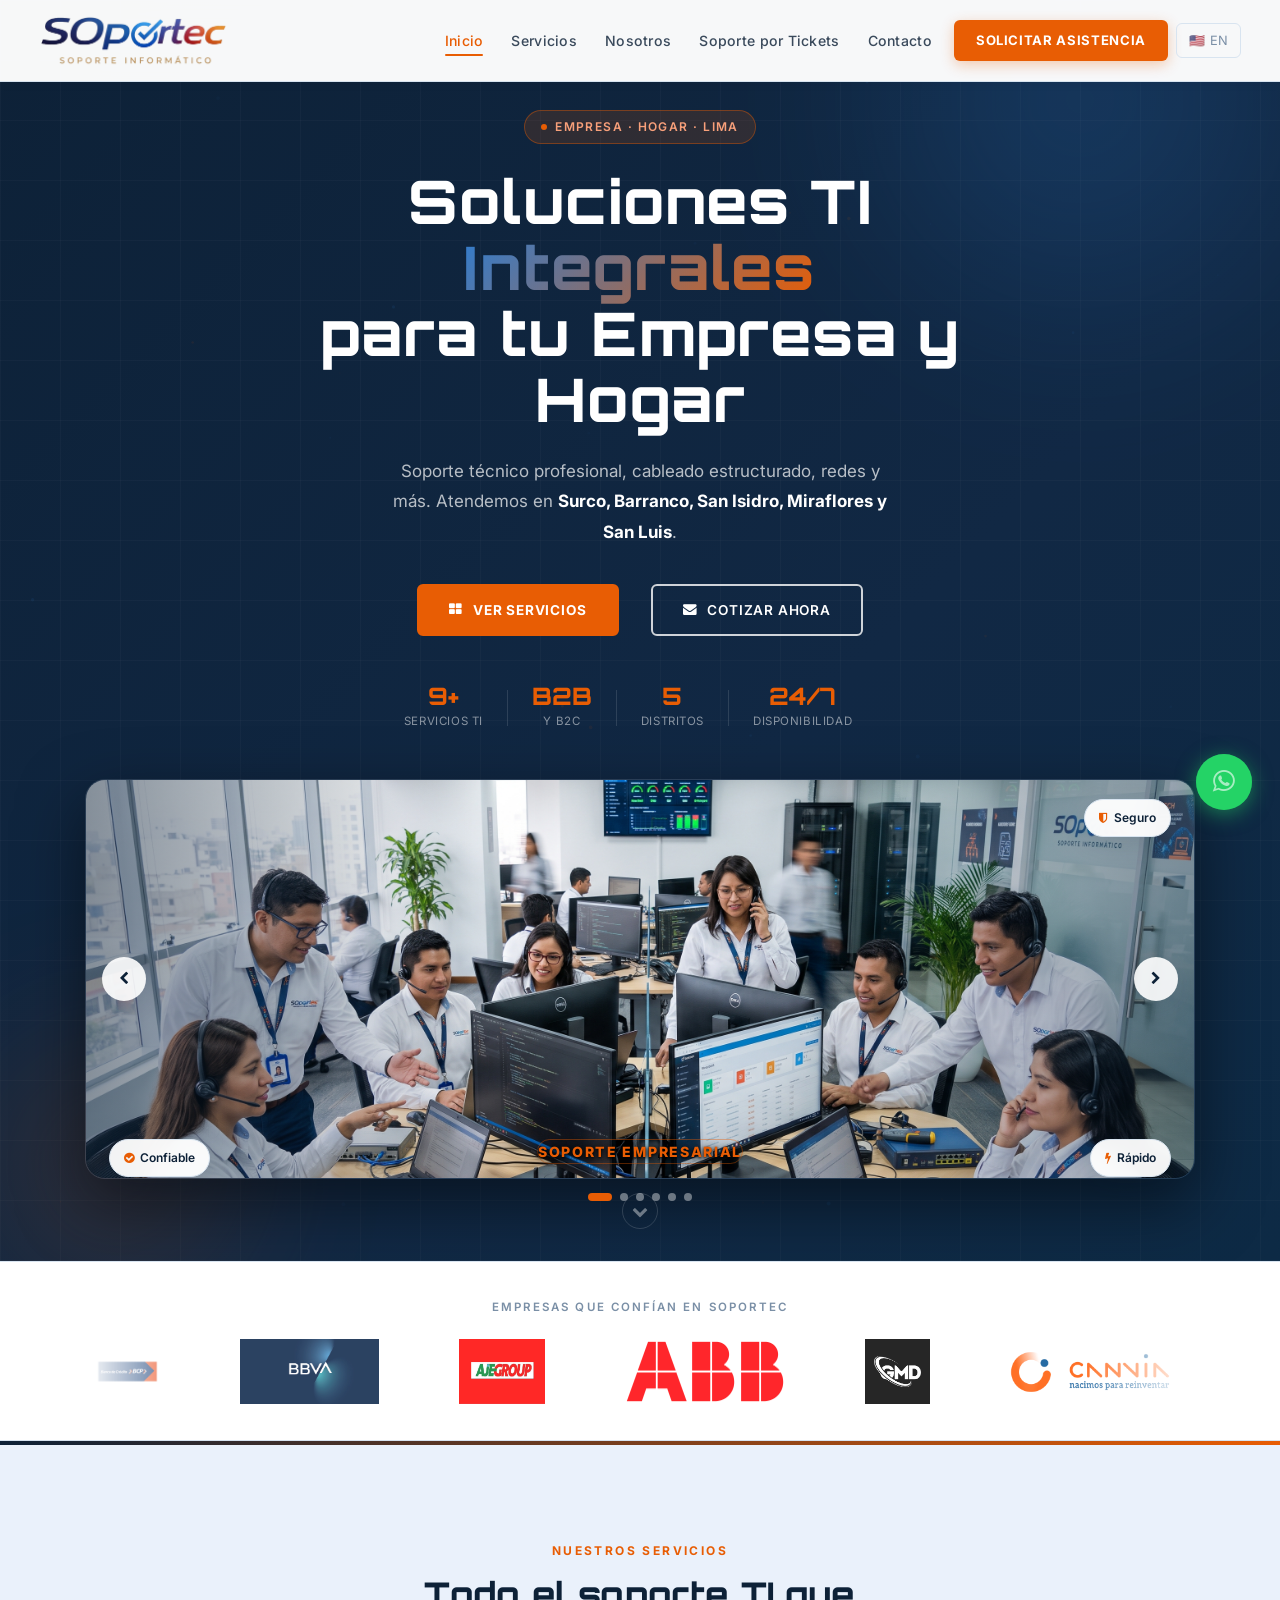
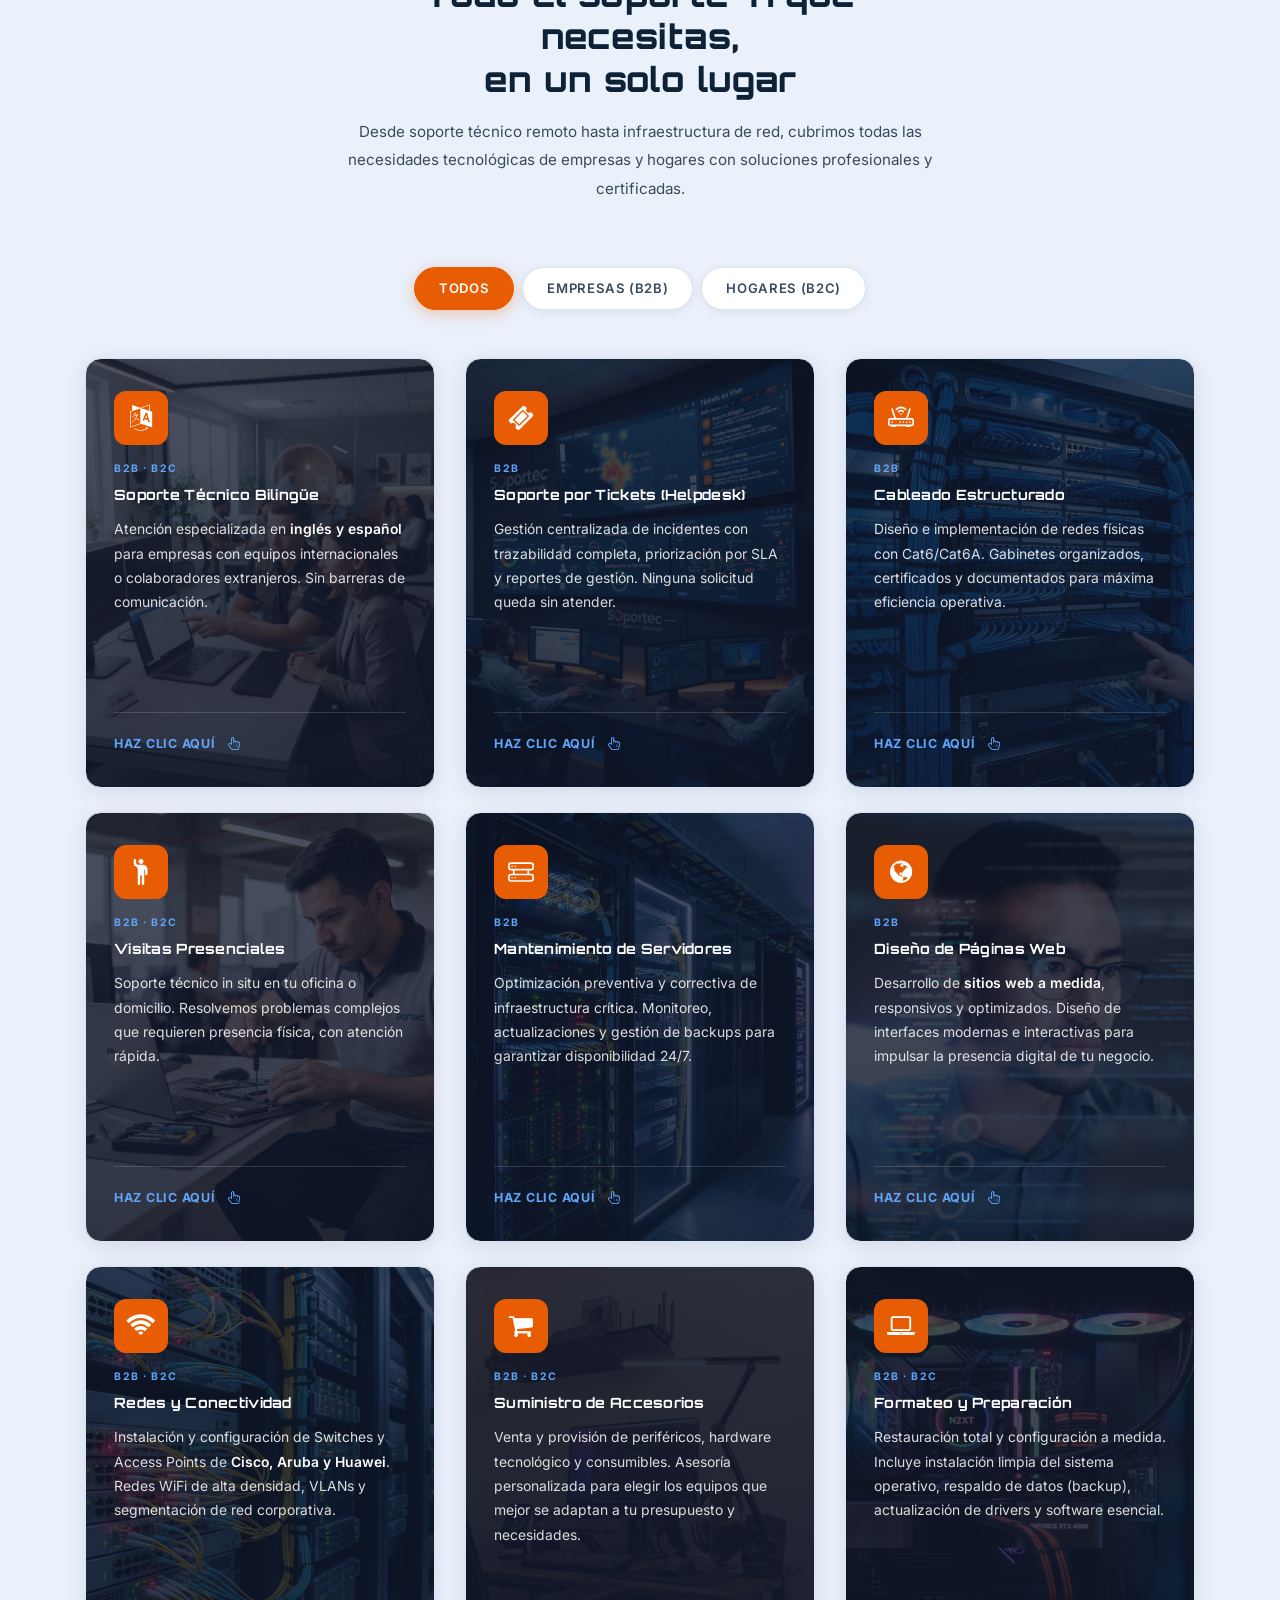
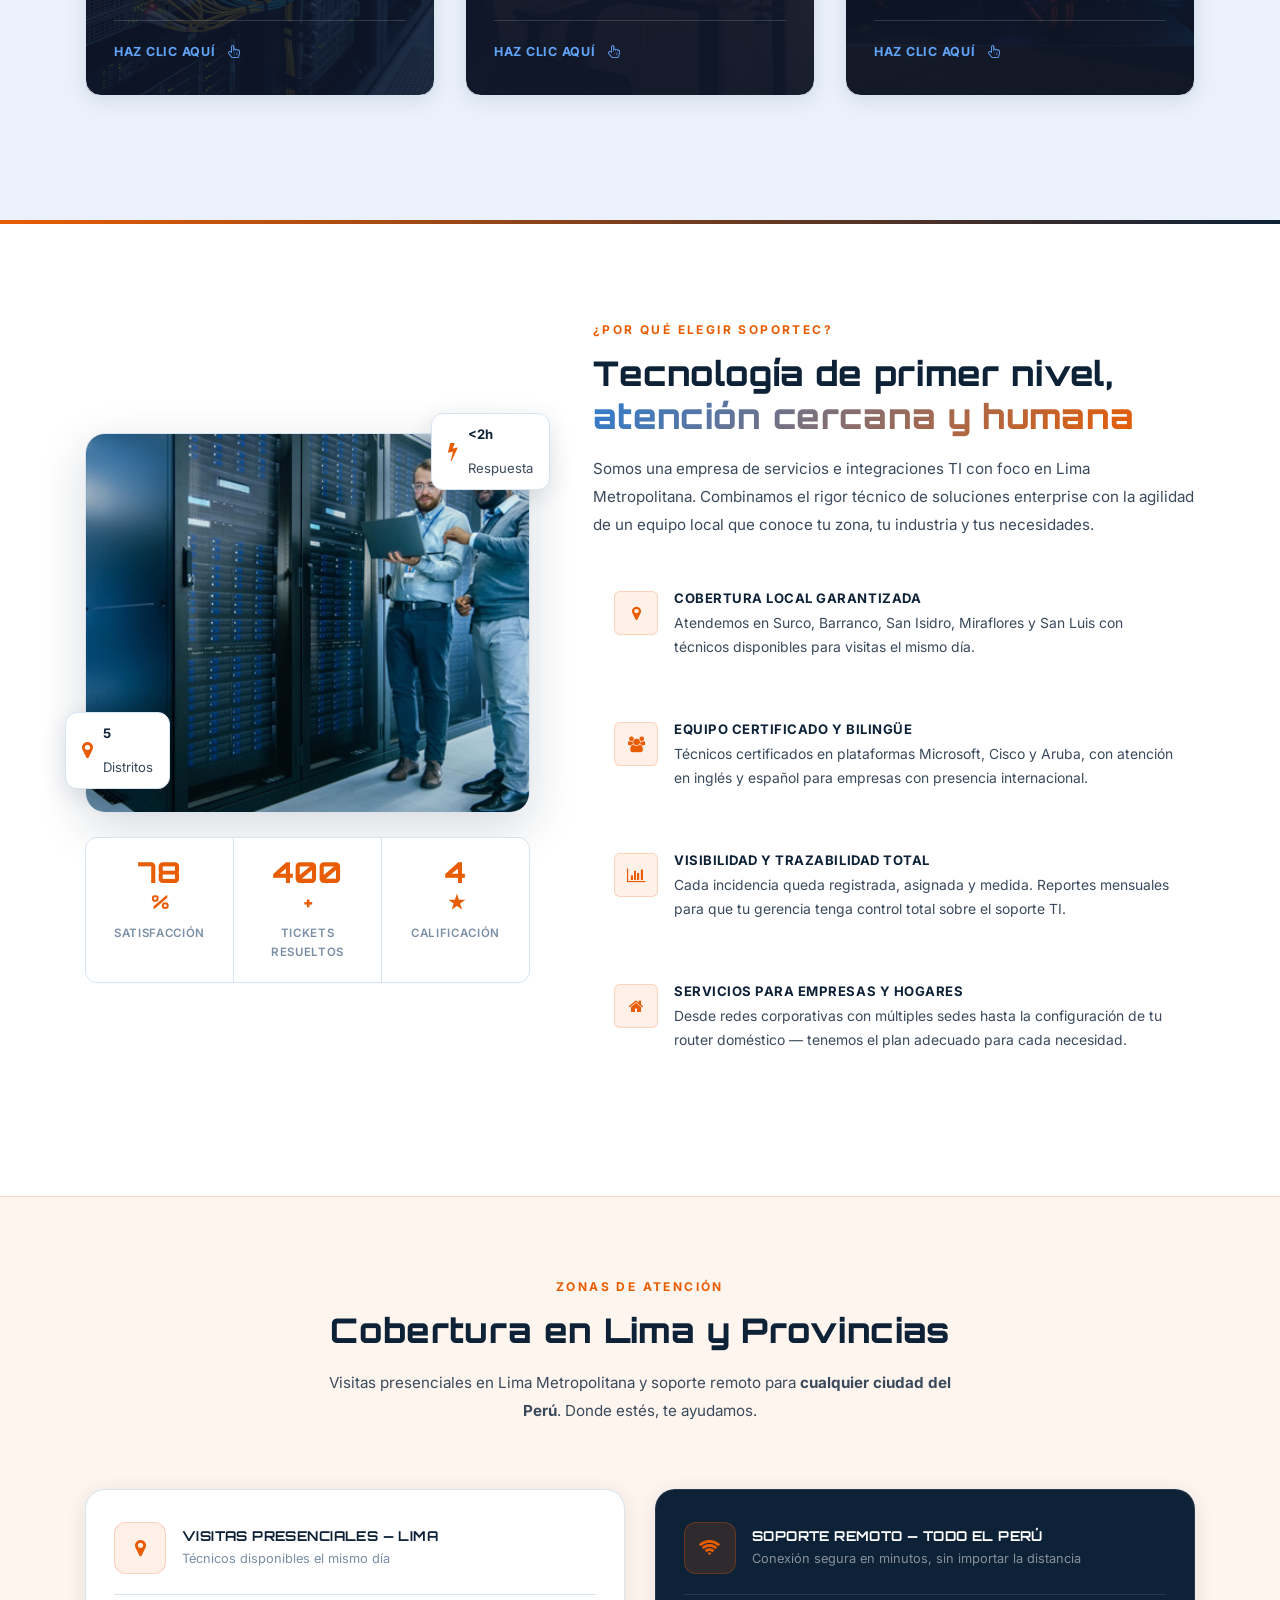
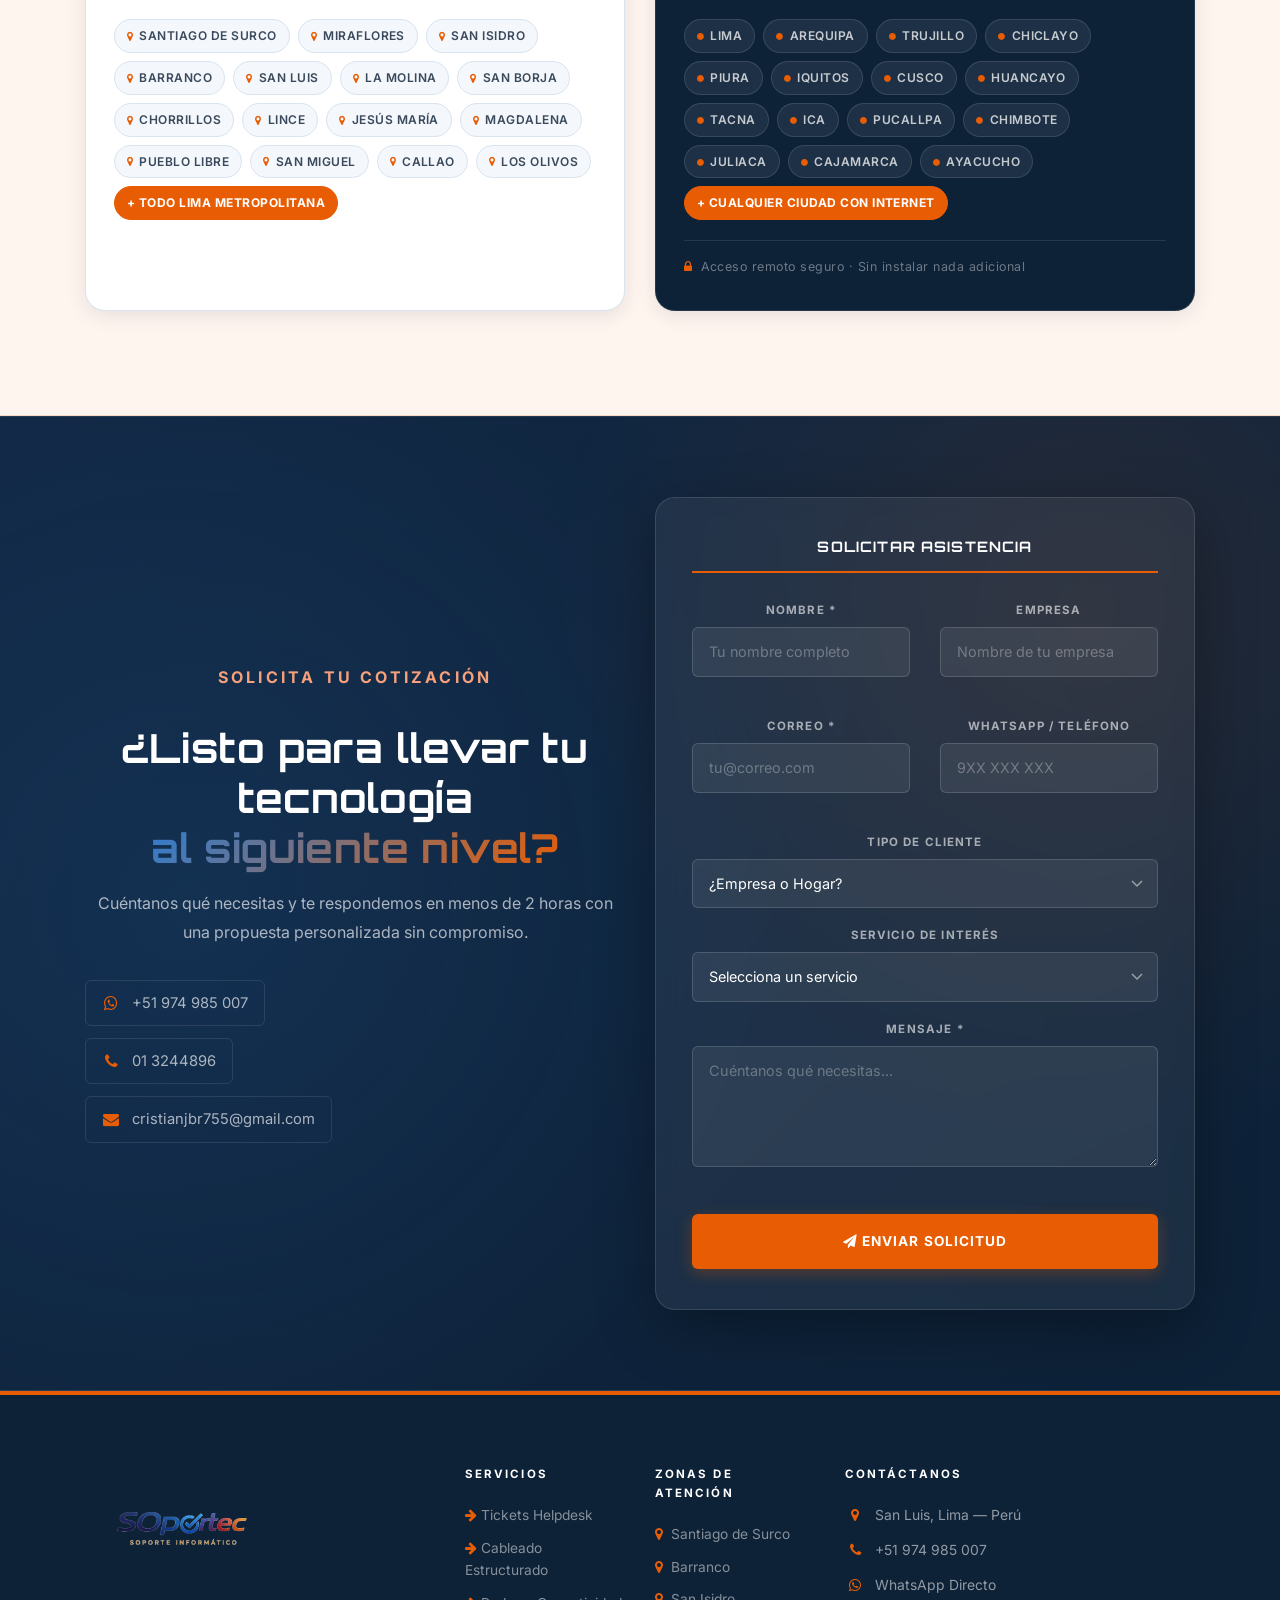
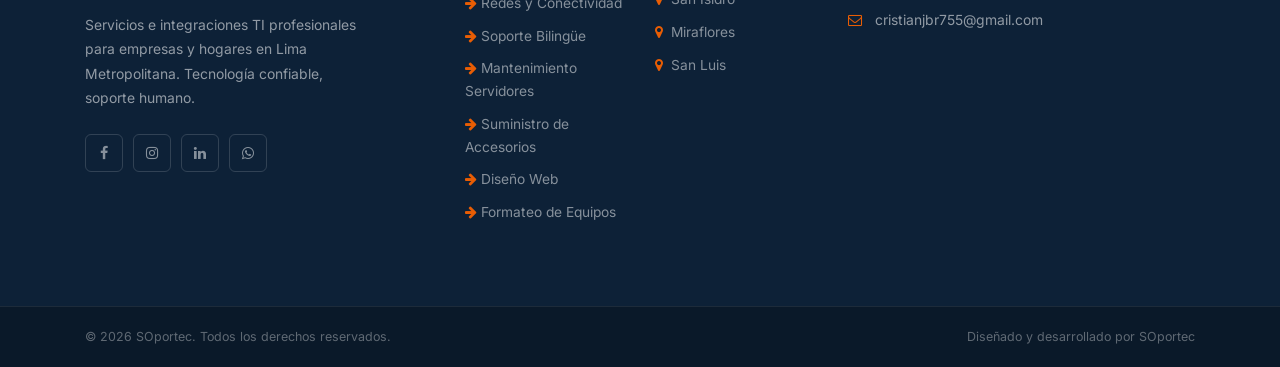
==== commit 066a00db: "feat: crear página Diseño Web y enlazar desde tarjeta e index + footers" ====
--- a/index.html
+++ b/index.html
@@ -420,7 +420,7 @@
 
    <!-- 6 · Páginas Web -->
 <div class="col-lg-4 col-md-6 mb-4 svc-item" data-cat="b2b">
-    <a href="#" class="flip-card-wrapper reveal text-decoration-none d-block" style="cursor: pointer; animation-delay:0.25s">
+    <a href="disenio-web.html" class="flip-card-wrapper reveal text-decoration-none d-block" style="cursor: pointer; animation-delay:0.25s">
         <div class="flip-card-inner">
             <!-- Recuerda cambiar 'intune.jpg.jfif' por una imagen de diseño web -->
             <div class="flip-card-front glass-card" style="background-image: linear-gradient(rgba(15, 23, 42, 0.75), rgba(15, 23, 42, 0.85)), url('Soportec-Imagenes/Desarrollador.jpg'); background-size: cover; background-position: center; color: white;">
@@ -840,6 +840,7 @@
                         <li><i class="fa fa-arrow-right mr-1" style="color:var(--orange)"></i><a href="soporte-bilingue.html">Soporte Bilingüe</a></li>
                         <li><i class="fa fa-arrow-right mr-1" style="color:var(--orange)"></i><a href="servidores.html">Mantenimiento Servidores</a></li>
                         <li><i class="fa fa-arrow-right mr-1" style="color:var(--orange)"></i><a href="suministro-accesorios.html">Suministro de Accesorios</a></li>
+                        <li><i class="fa fa-arrow-right mr-1" style="color:var(--orange)"></i><a href="disenio-web.html">Diseño Web</a></li>
                         <li><i class="fa fa-arrow-right mr-1" style="color:var(--orange)"></i><a href="formateo-equipos.html">Formateo de Equipos</a></li>
                     </ul>
                 </div>
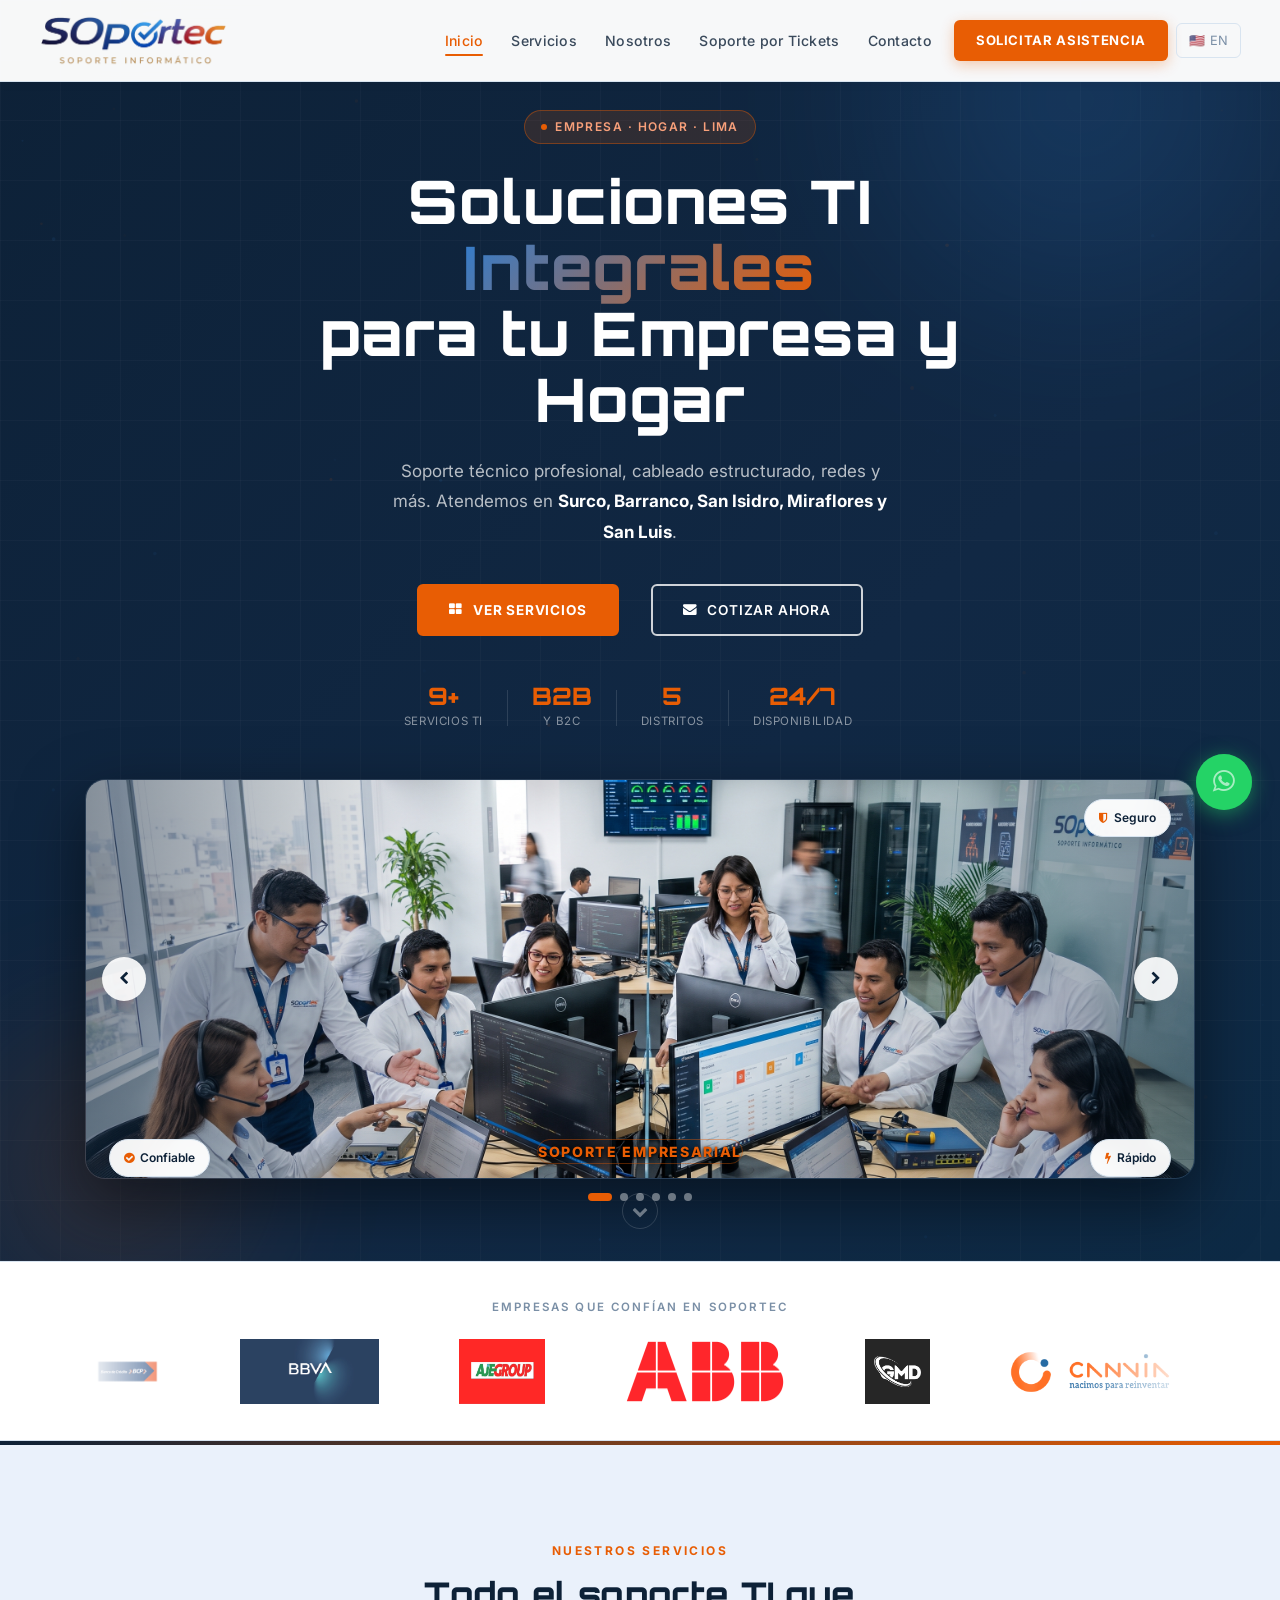
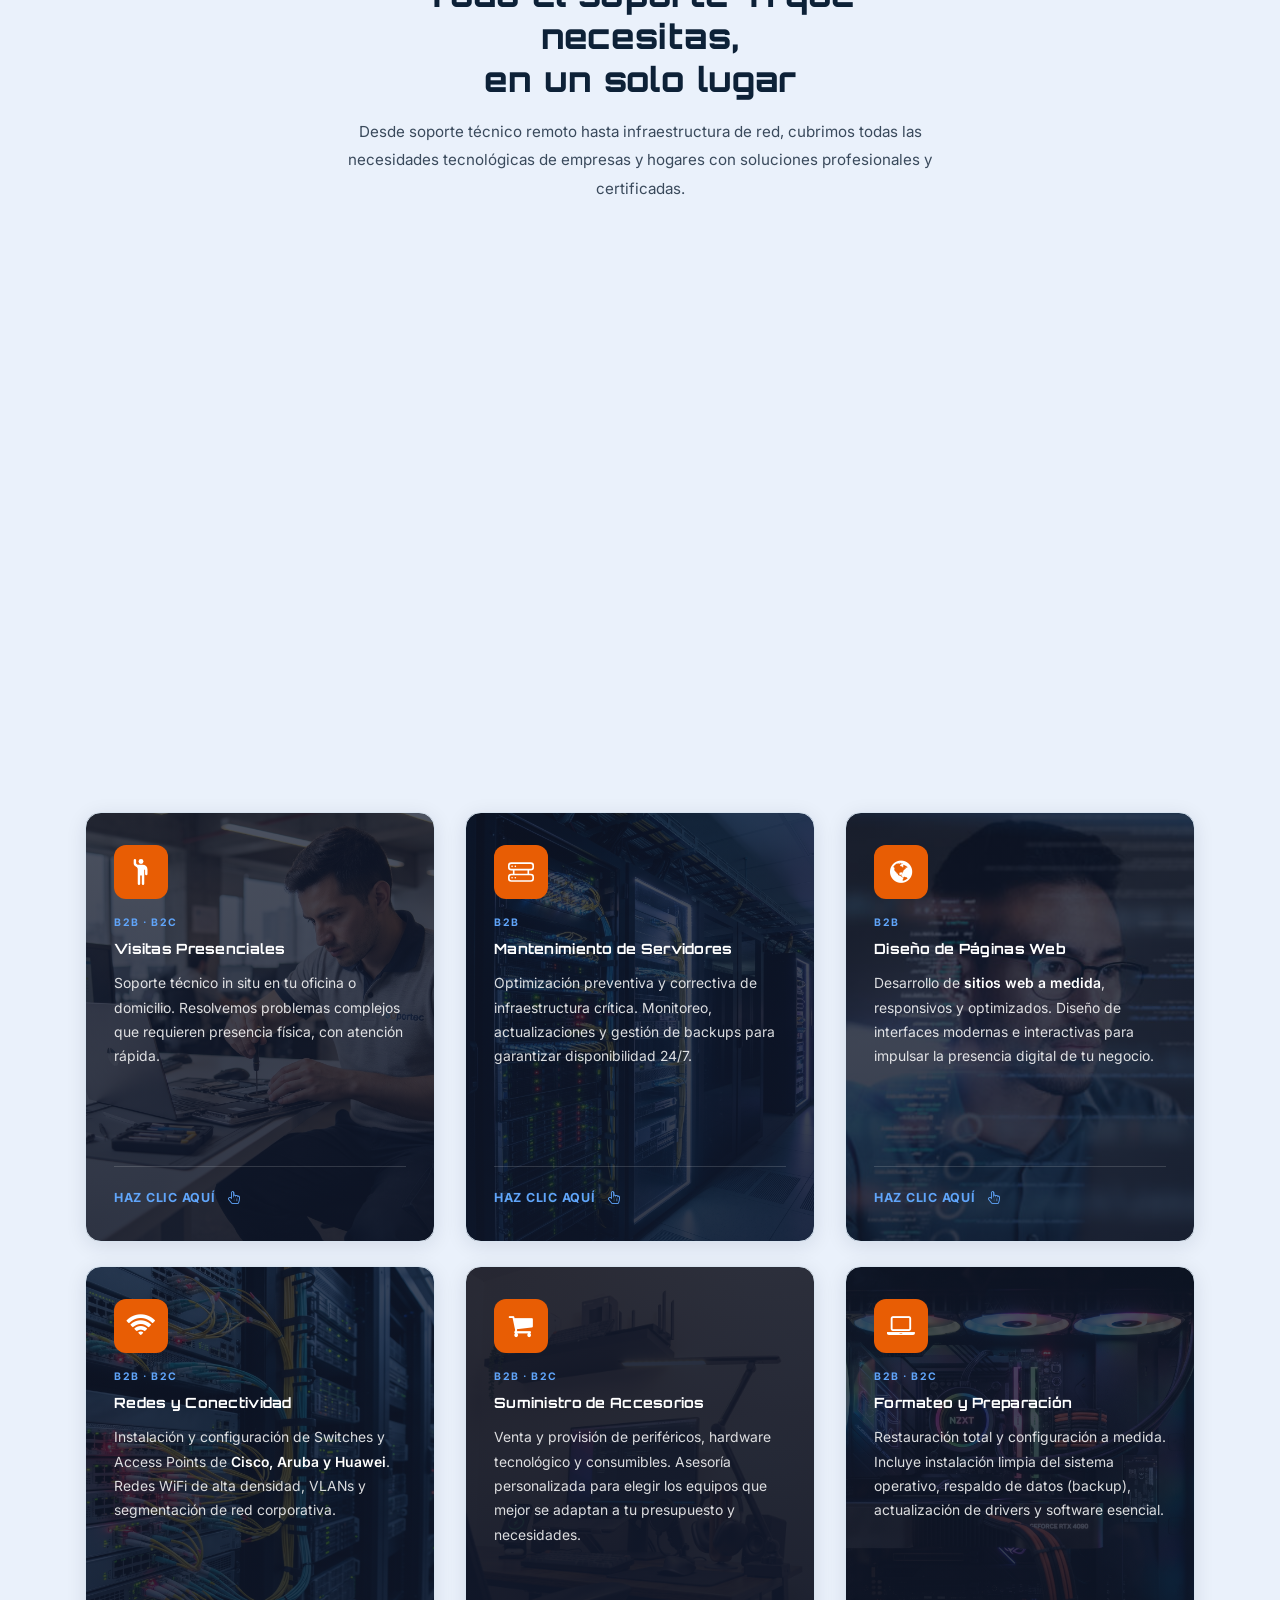
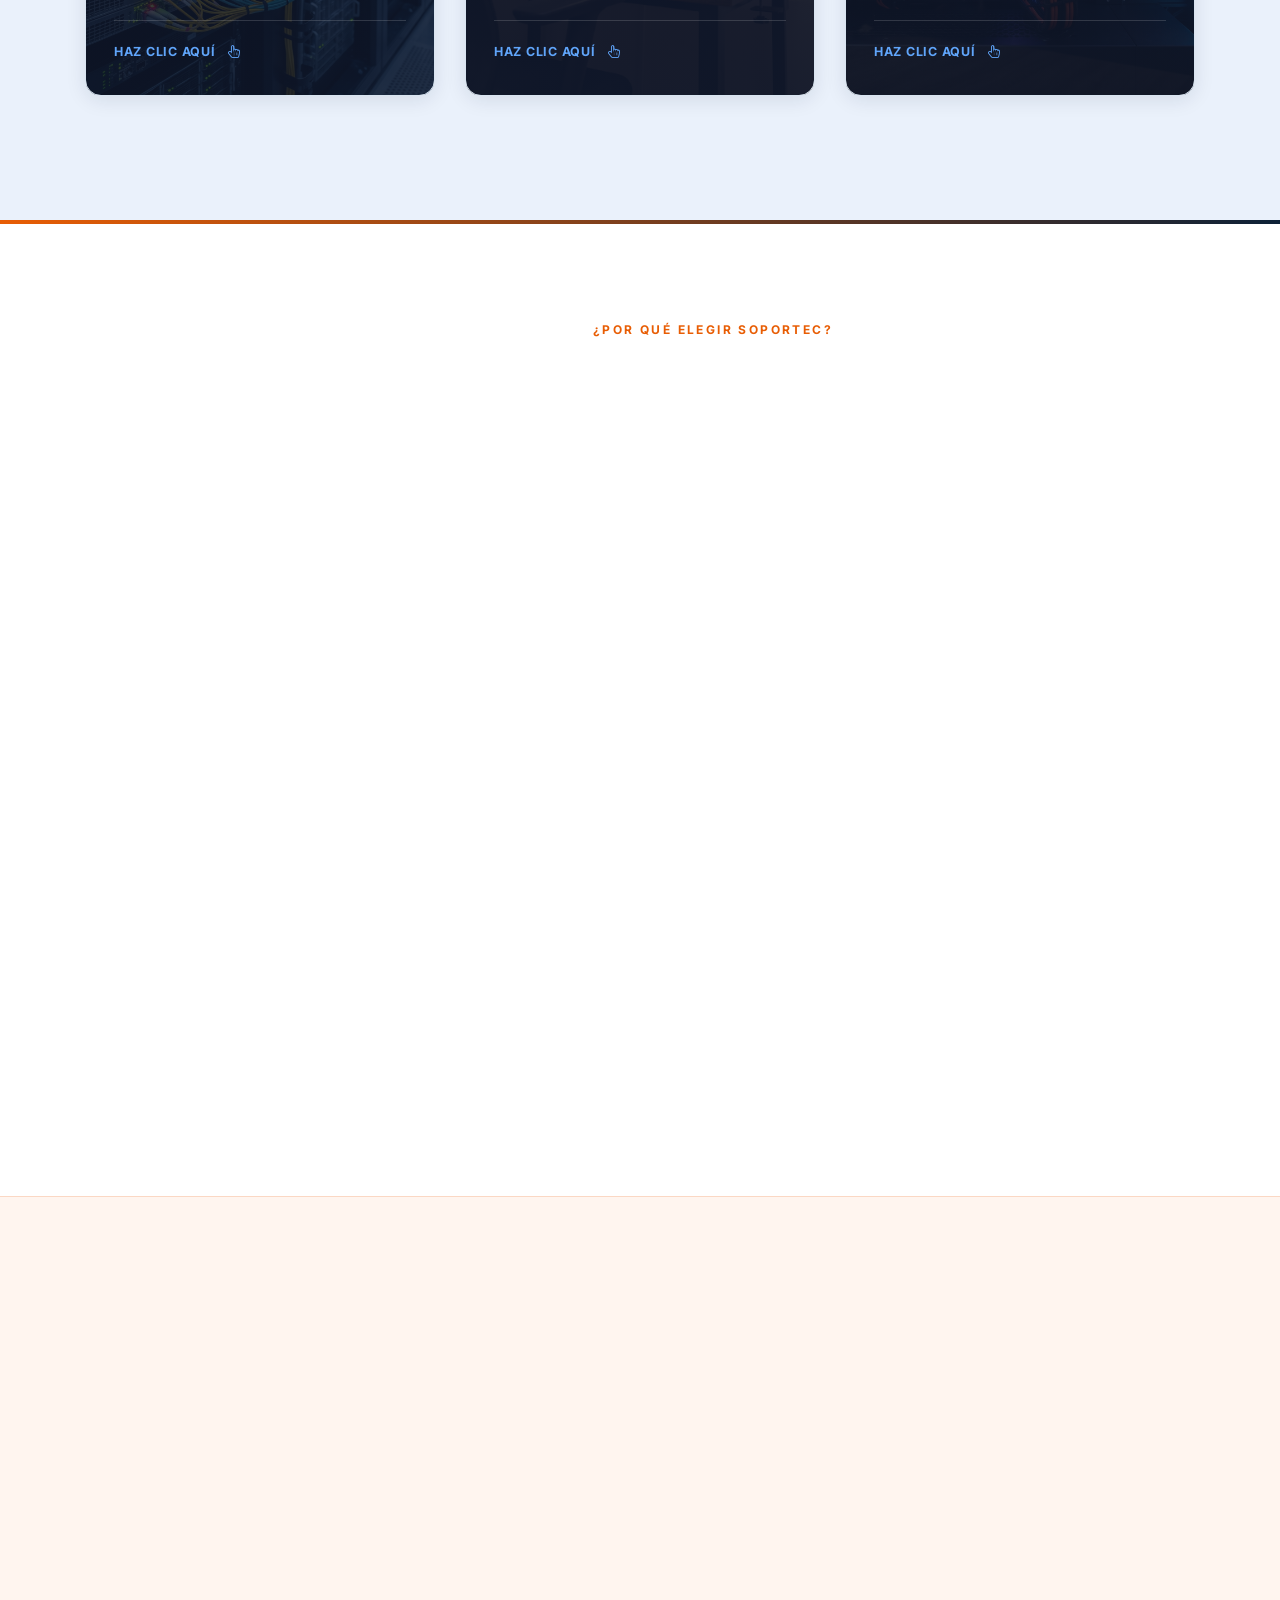
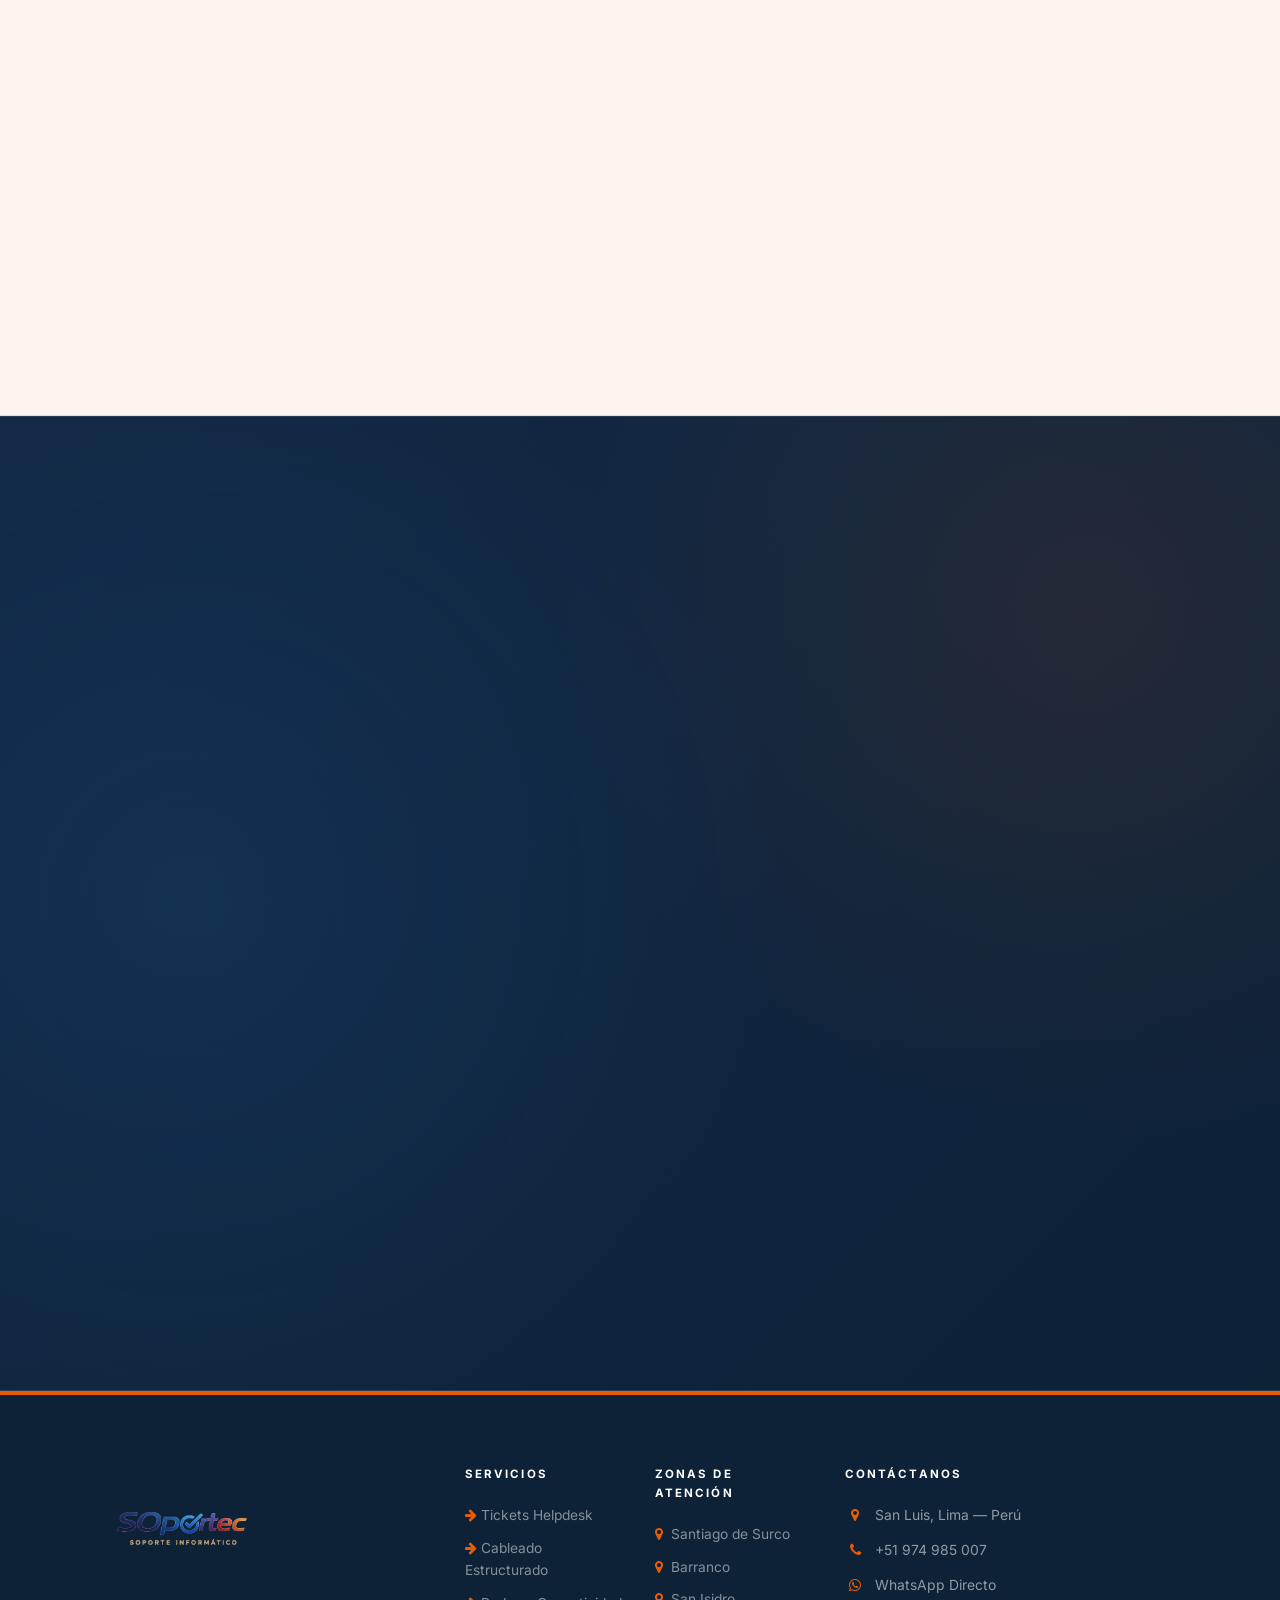
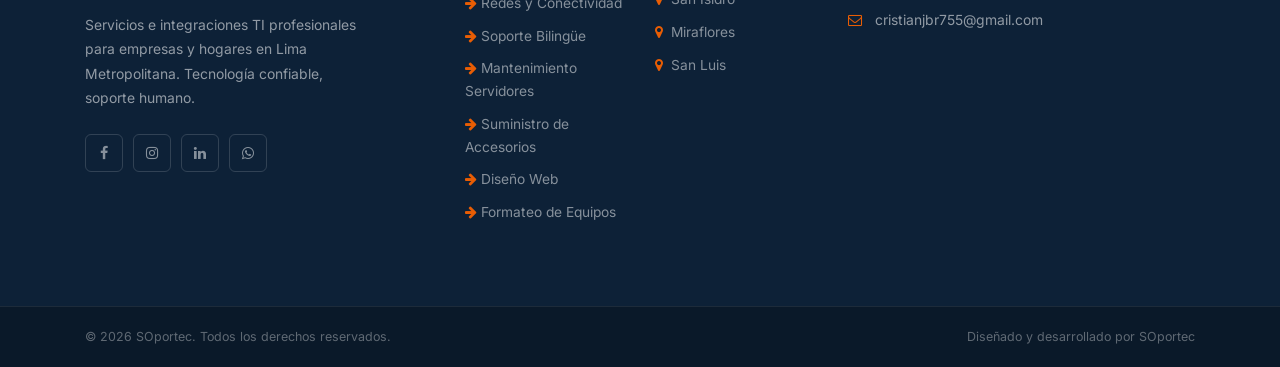
==== commit a6bcdc89: "feat: crear página Redes y Conectividad y enlazar desde tarjeta e index + footers" ====
--- a/index.html
+++ b/index.html
@@ -445,7 +445,7 @@
 
     <!-- 7 · Redes y Conectividad -->
 <div class="col-lg-4 col-md-6 mb-4 svc-item" data-cat="b2b b2c">
-    <a href="#" class="flip-card-wrapper reveal text-decoration-none d-block" style="cursor: pointer; animation-delay:0.3s">
+    <a href="redes-conectividad.html" class="flip-card-wrapper reveal text-decoration-none d-block" style="cursor: pointer; animation-delay:0.3s">
         <div class="flip-card-inner">
             <div class="flip-card-front glass-card" style="background-image: linear-gradient(rgba(15, 23, 42, 0.75), rgba(15, 23, 42, 0.85)), url('Imagenes/images/redes.jpg.jfif'); background-size: cover; background-position: center; color: white;">
                 <div class="glass-card-icon" style="background-color: #E65C00; width: 54px; height: 54px; display: inline-flex; align-items: center; justify-content: center; border-radius: 12px; margin-bottom: 15px;">
@@ -836,7 +836,7 @@
                     <ul class="footer-links">
                         <li><i class="fa fa-arrow-right mr-1" style="color:var(--orange)"></i><a href="atencion-tickets.html">Tickets Helpdesk</a></li>
                         <li><i class="fa fa-arrow-right mr-1" style="color:var(--orange)"></i><a href="cableado-estructurado.html">Cableado Estructurado</a></li>
-                        <li><i class="fa fa-arrow-right mr-1" style="color:var(--orange)"></i><a href="index.html#services">Redes y Conectividad</a></li>
+                        <li><i class="fa fa-arrow-right mr-1" style="color:var(--orange)"></i><a href="redes-conectividad.html">Redes y Conectividad</a></li>
                         <li><i class="fa fa-arrow-right mr-1" style="color:var(--orange)"></i><a href="soporte-bilingue.html">Soporte Bilingüe</a></li>
                         <li><i class="fa fa-arrow-right mr-1" style="color:var(--orange)"></i><a href="servidores.html">Mantenimiento Servidores</a></li>
                         <li><i class="fa fa-arrow-right mr-1" style="color:var(--orange)"></i><a href="suministro-accesorios.html">Suministro de Accesorios</a></li>
